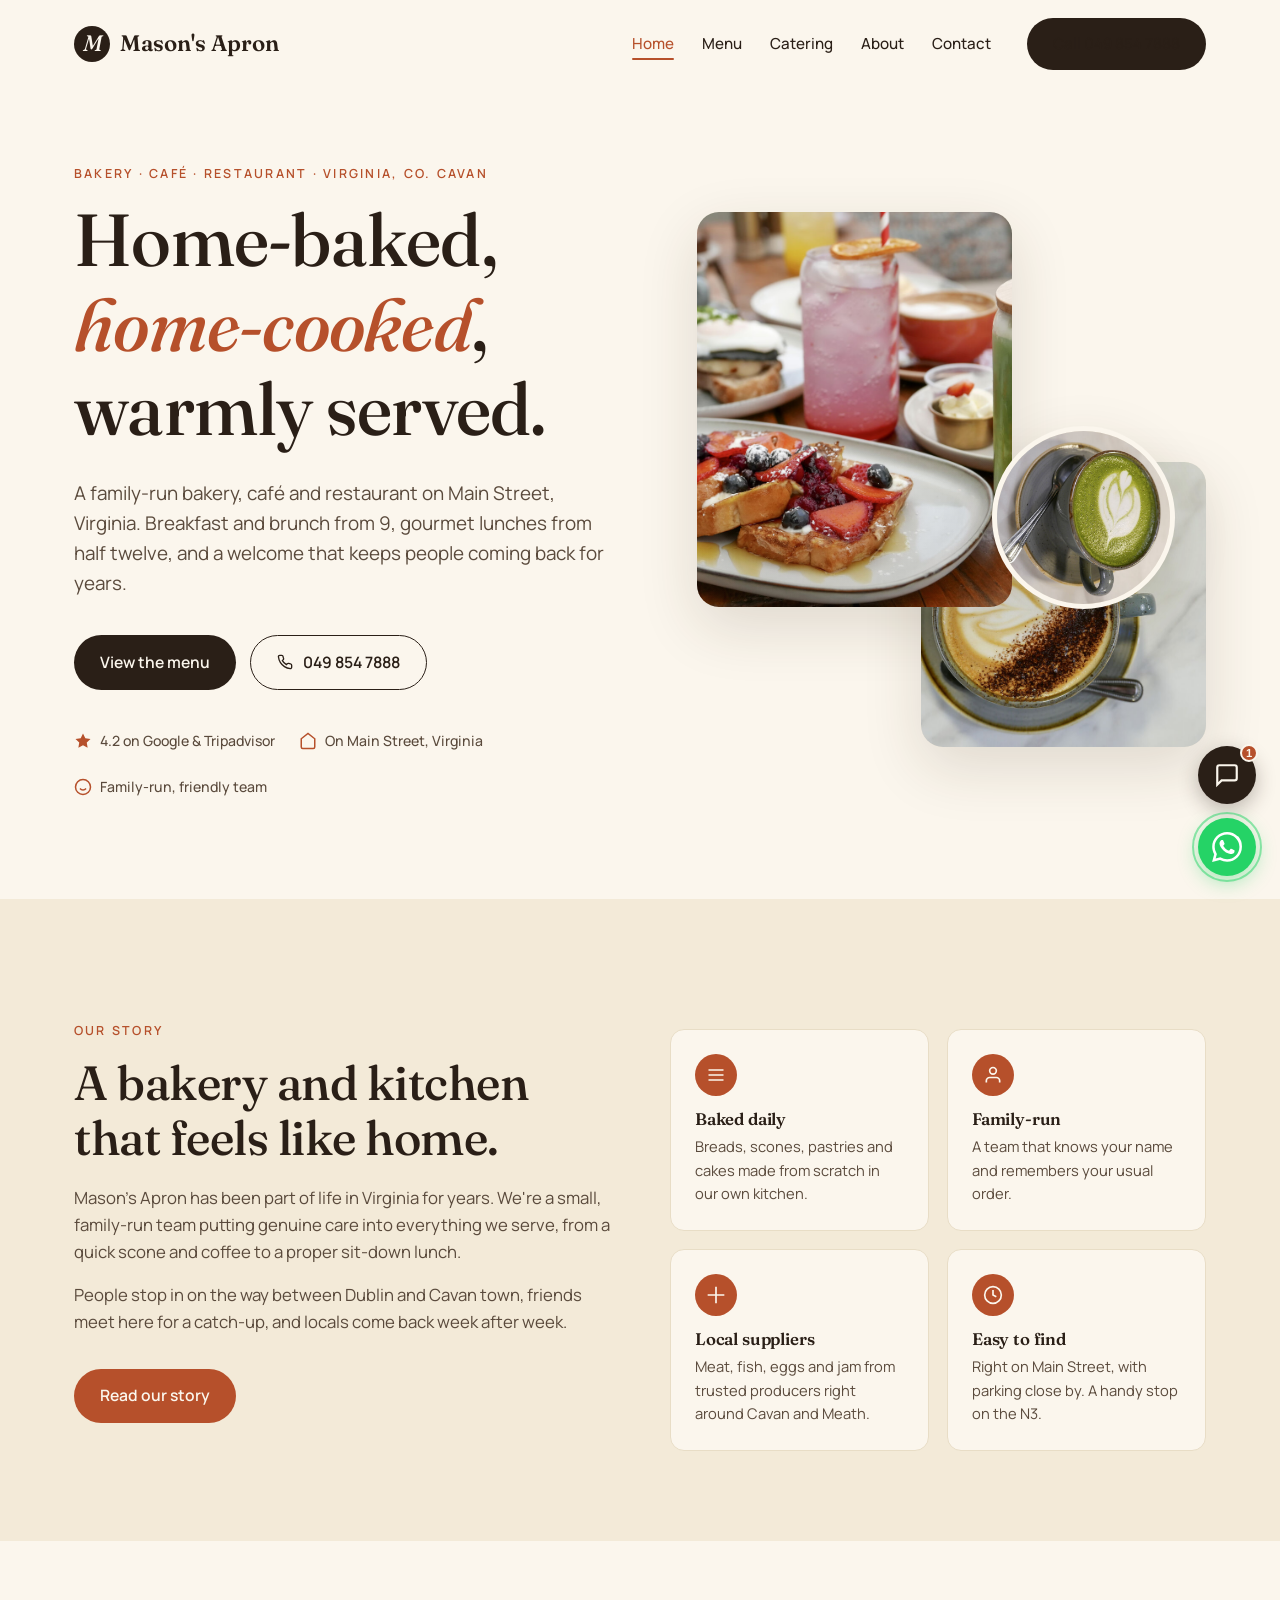
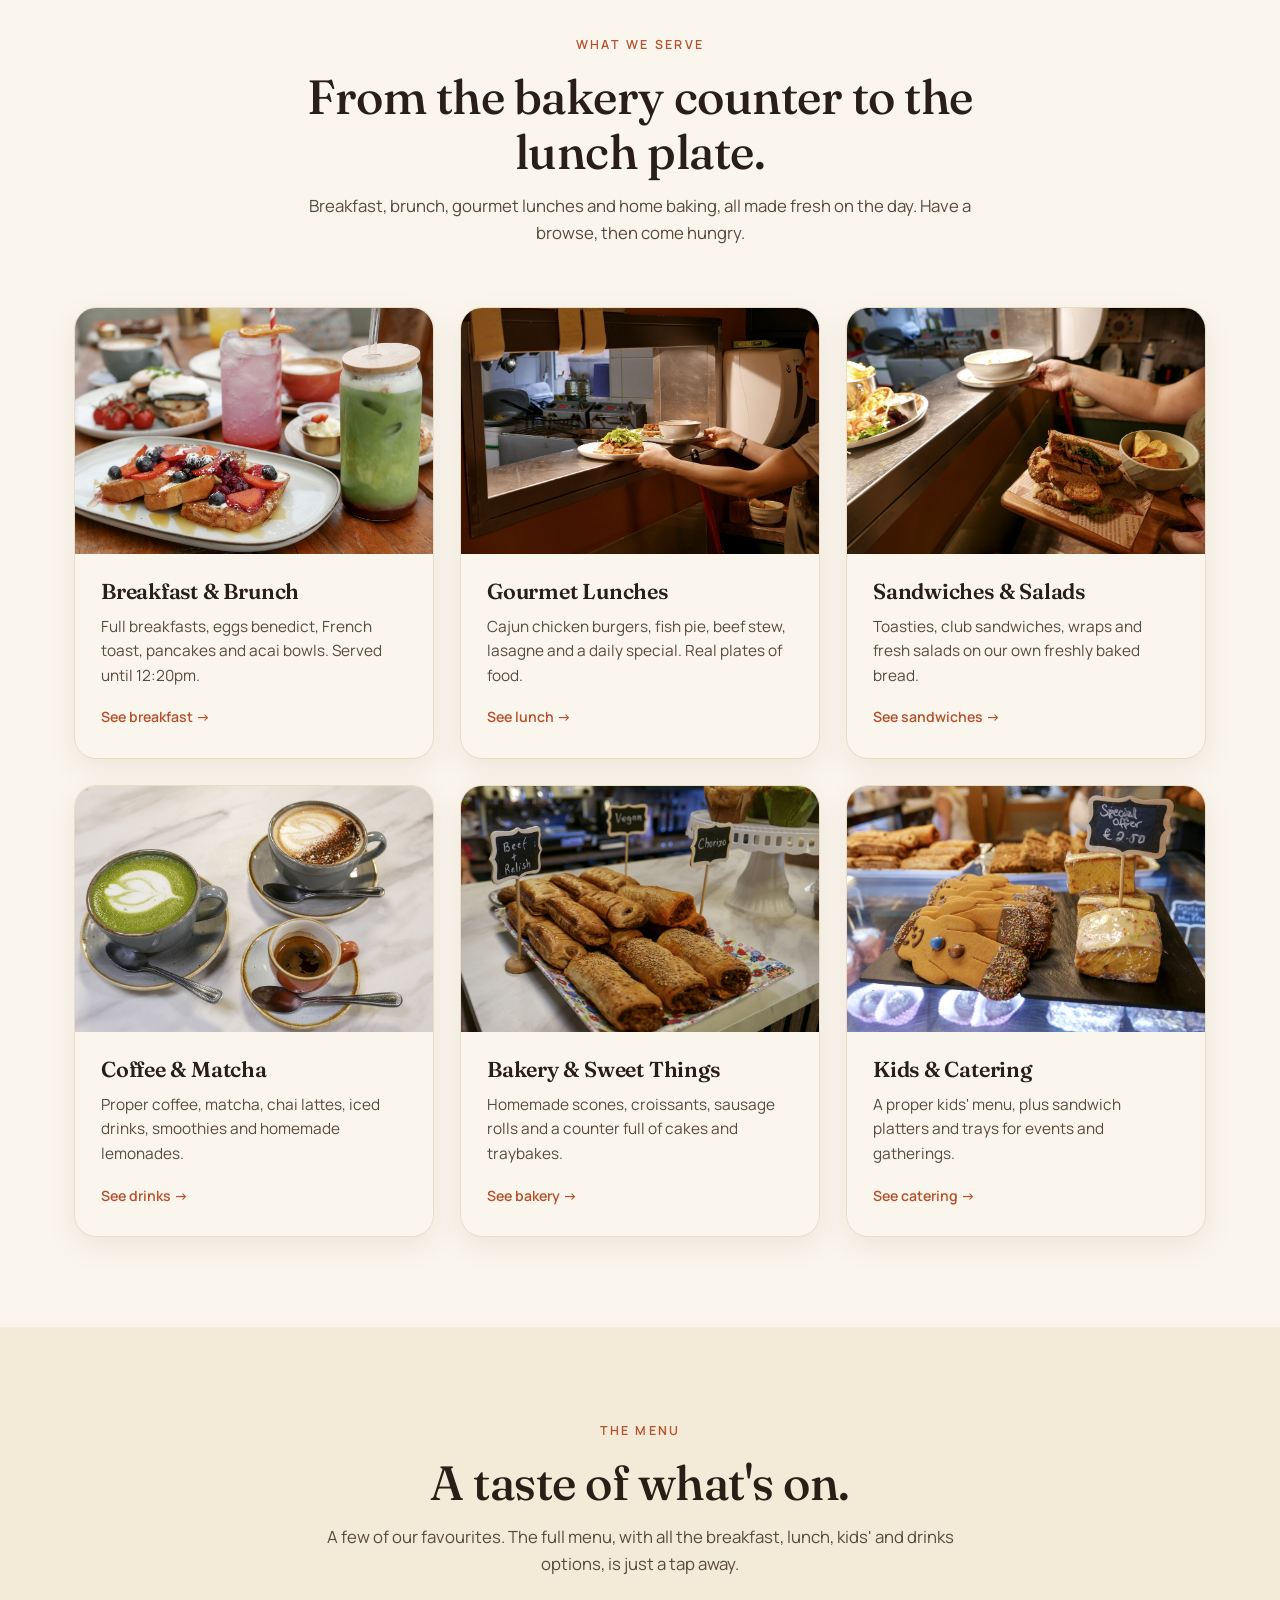
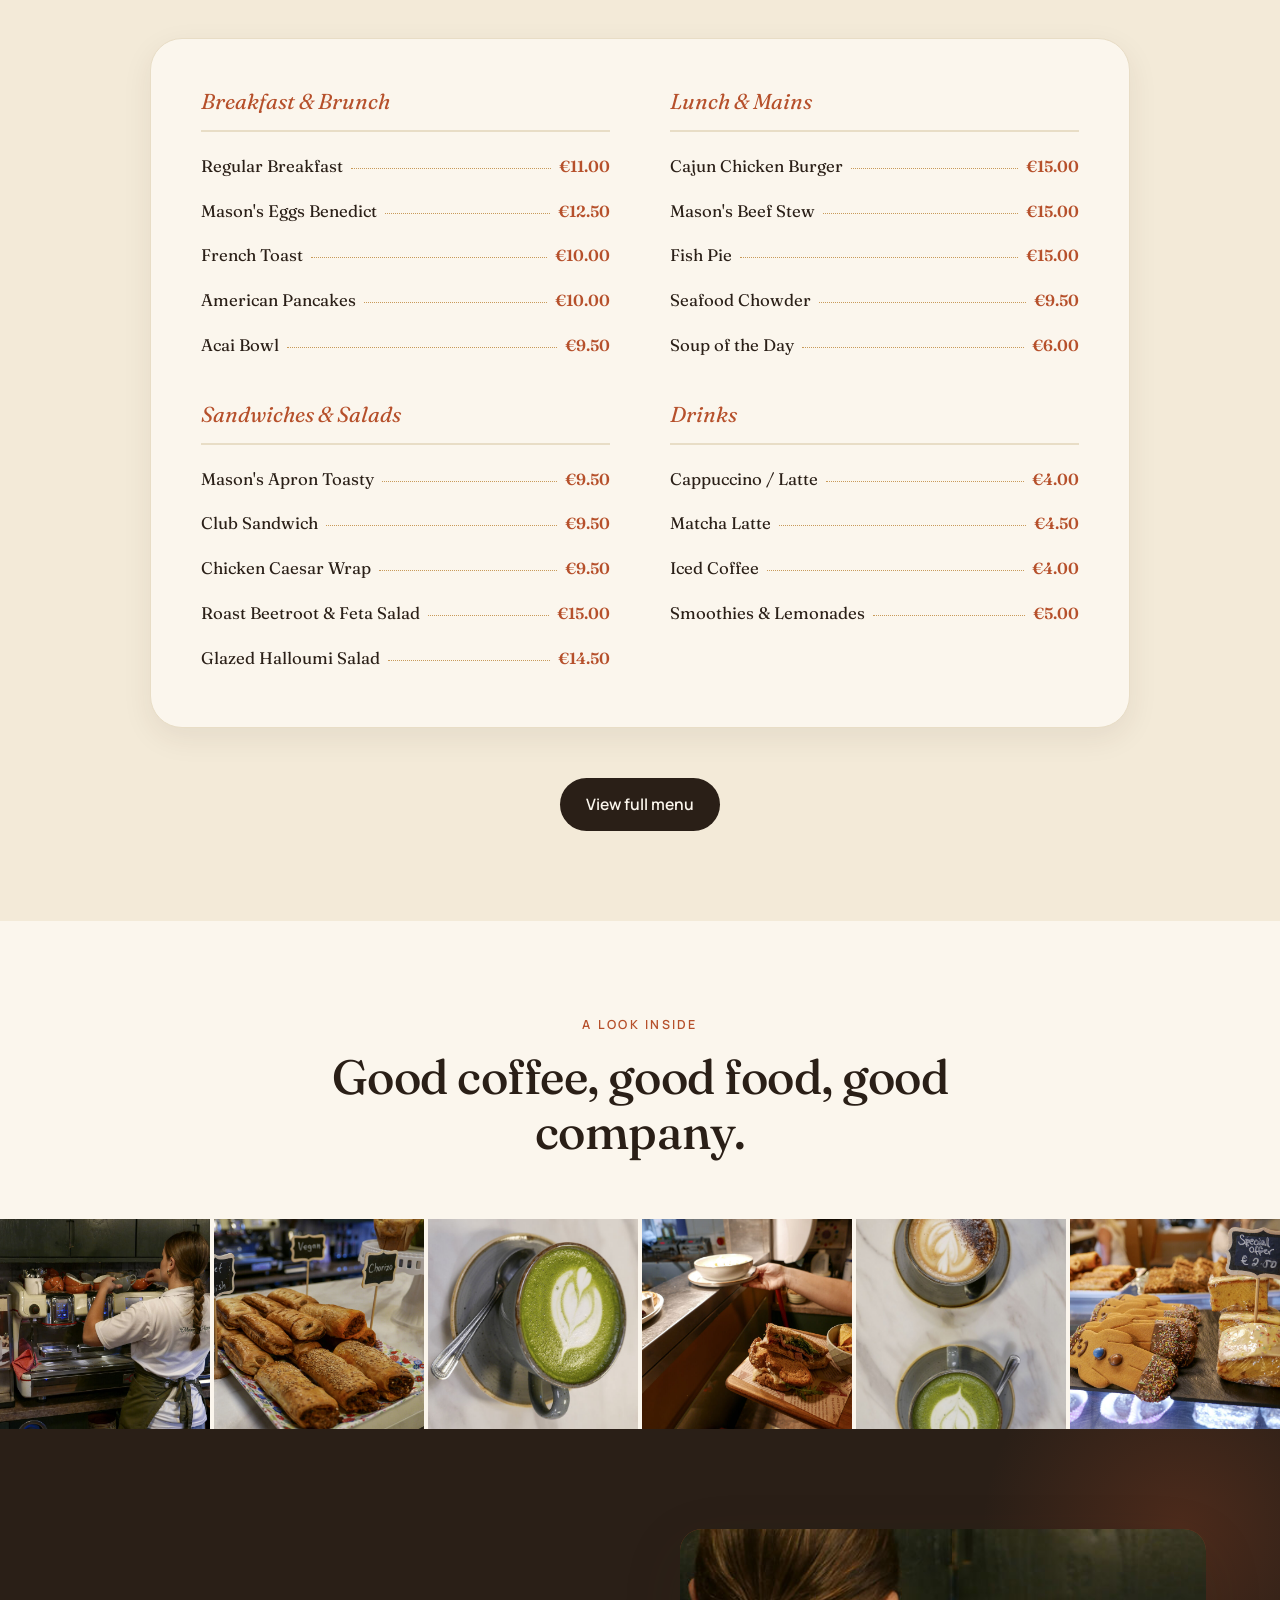
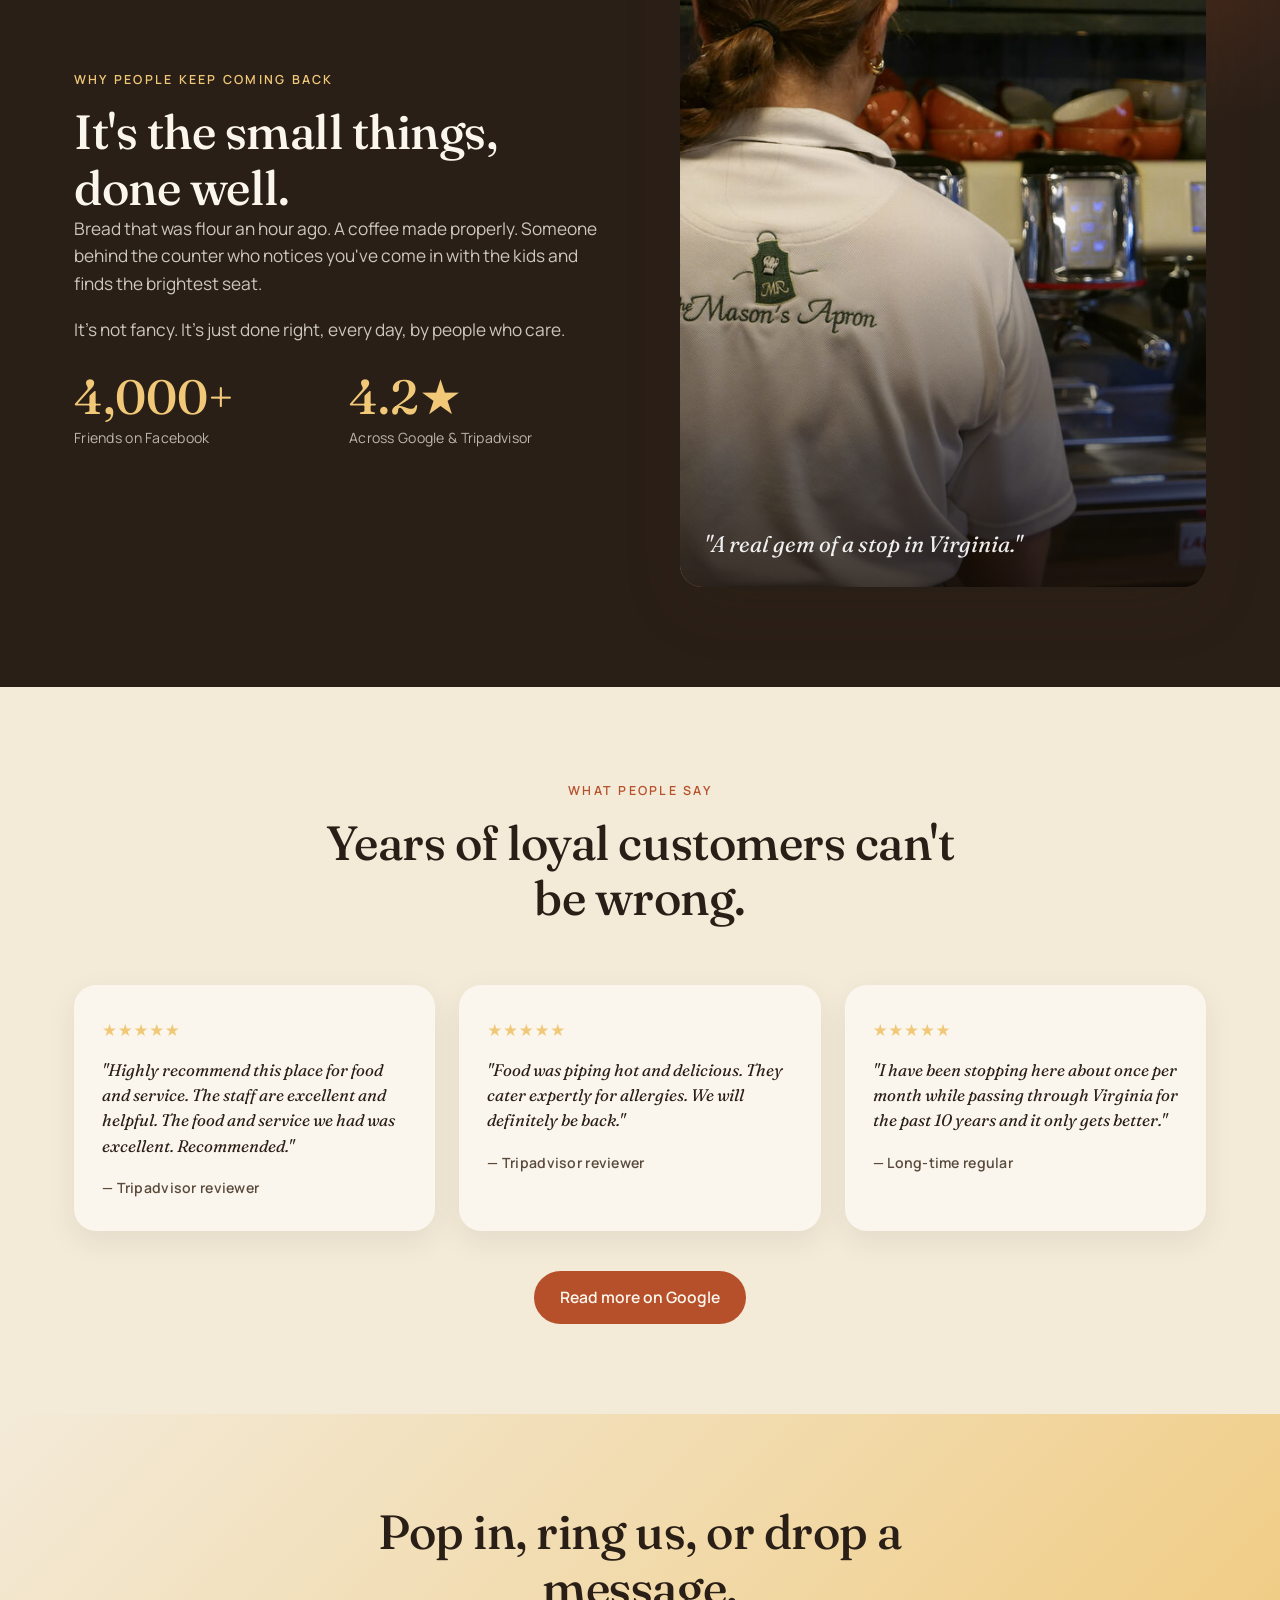
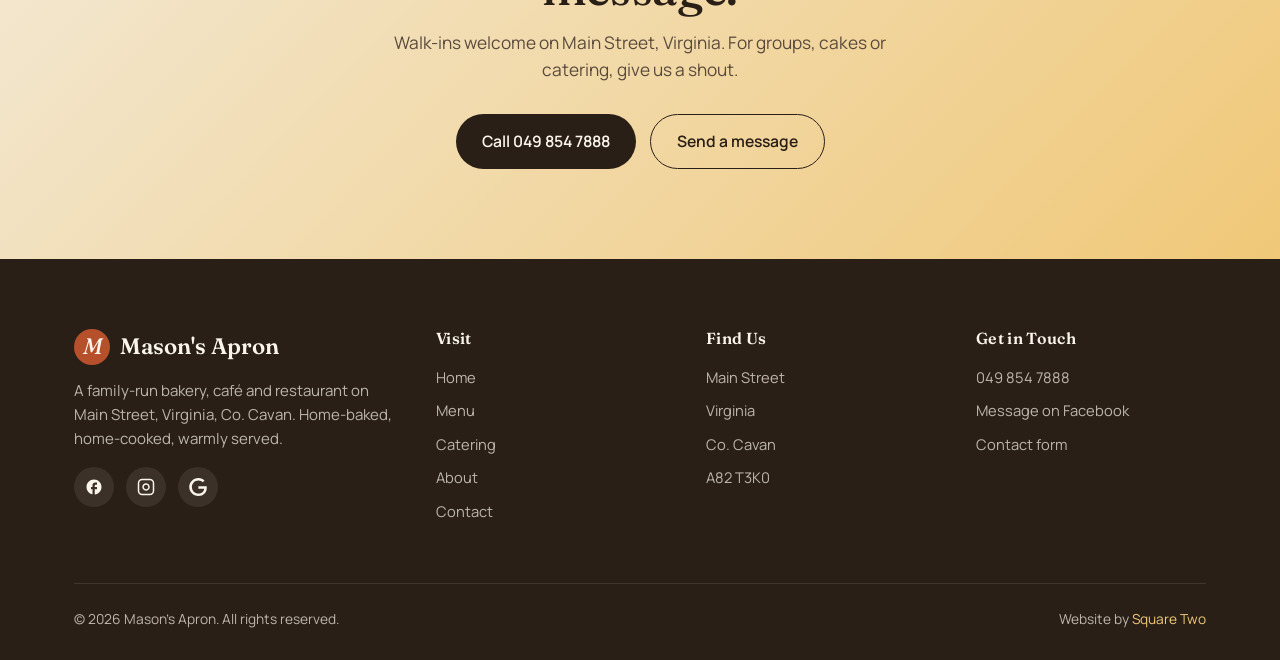
==== index.html @ c081e1da "Photo-led redesign: real menu, Jack's shortlist photos, homepage menu section" ====
<!DOCTYPE html>
<html lang="en">
<head>
  <meta charset="UTF-8">
  <meta name="viewport" content="width=device-width, initial-scale=1.0">
  <title>Mason's Apron | Bakery, Café & Restaurant in Virginia, Co. Cavan</title>
  <meta name="description" content="Mason's Apron is a family-run bakery, café and restaurant on Main Street, Virginia, Co. Cavan. Breakfast, brunch, gourmet lunches, home baking and proper coffee, made fresh every day.">
  <meta name="robots" content="index, follow">
  <link rel="canonical" href="https://www.themasonsapron.ie/">

  <meta property="og:title" content="Mason's Apron | Bakery, Café & Restaurant, Virginia, Co. Cavan">
  <meta property="og:description" content="Family-run bakery, café and restaurant on Main Street, Virginia. Breakfast, brunch, gourmet lunches and proper coffee.">
  <meta property="og:url" content="https://www.themasonsapron.ie/">
  <meta property="og:type" content="restaurant">
  <meta property="og:image" content="https://www.themasonsapron.ie/images/brunch.jpg">

  <meta name="twitter:card" content="summary_large_image">
  <meta name="twitter:title" content="Mason's Apron | Virginia, Co. Cavan">
  <meta name="twitter:description" content="Family-run bakery, café and restaurant. Home-baked, home-cooked, warmly served.">
  <meta name="twitter:image" content="https://www.themasonsapron.ie/images/brunch.jpg">

  <link rel="preconnect" href="https://fonts.googleapis.com">
  <link rel="preconnect" href="https://fonts.gstatic.com" crossorigin>
  <link href="https://fonts.googleapis.com/css2?family=Fraunces:opsz,wght@9..144,400;9..144,500;9..144,600;9..144,700&family=Manrope:wght@400;500;600;700&display=swap" rel="stylesheet">
  <link rel="stylesheet" href="/styles.css">

  <script type="application/ld+json">
  {
    "@context": "https://schema.org",
    "@type": "Restaurant",
    "name": "Mason's Apron",
    "url": "https://www.themasonsapron.ie/",
    "telephone": "+353498547888",
    "image": "https://www.themasonsapron.ie/images/brunch.jpg",
    "description": "Family-run bakery, café and restaurant on Main Street, Virginia, Co. Cavan. Breakfast, brunch, gourmet lunches, home baking and proper coffee, made fresh every day.",
    "servesCuisine": ["Irish", "Bakery", "Café", "Brunch"],
    "priceRange": "€€",
    "menu": "https://www.themasonsapron.ie/menu.html",
    "address": {
      "@type": "PostalAddress",
      "streetAddress": "Main Street",
      "addressLocality": "Virginia",
      "addressRegion": "Co. Cavan",
      "postalCode": "A82 T3K0",
      "addressCountry": "IE"
    },
    "areaServed": "Virginia, Co. Cavan and surrounding areas",
    "sameAs": ["https://www.facebook.com/themasonsapron/"]
  }
  </script>
</head>
<body>

  <!-- ===== NAV ===== -->
  <nav class="nav" id="nav">
    <div class="nav-inner">
      <a href="/" class="logo">
        <span class="logo-mark">M</span>
        Mason's Apron
      </a>
      <ul class="nav-links" id="navLinks">
        <li><a href="/" class="active">Home</a></li>
        <li><a href="/menu.html">Menu</a></li>
        <li><a href="/catering.html">Catering</a></li>
        <li><a href="/about.html">About</a></li>
        <li><a href="/contact.html">Contact</a></li>
        <li><a href="tel:+353498547888" class="btn btn-primary nav-cta">Call 049 854 7888</a></li>
      </ul>
      <button class="hamburger" id="hamburger" aria-label="Menu">
        <span></span><span></span><span></span>
      </button>
    </div>
  </nav>

  <!-- ===== HERO ===== -->
  <section class="hero" id="top">
    <div class="container">
      <div class="hero-grid">
        <div data-reveal>
          <span class="eyebrow">Bakery · Café · Restaurant · Virginia, Co. Cavan</span>
          <h1>Home-baked, <span class="italic">home-cooked</span>, warmly served.</h1>
          <p class="lead">A family-run bakery, café and restaurant on Main Street, Virginia. Breakfast and brunch from 9, gourmet lunches from half twelve, and a welcome that keeps people coming back for years.</p>
          <div class="hero-ctas">
            <a href="/menu.html" class="btn btn-primary">View the menu</a>
            <a href="tel:+353498547888" class="btn btn-secondary">
              <svg viewBox="0 0 24 24" fill="none" stroke="currentColor" stroke-width="2" width="16" height="16">
                <path d="M22 16.92v3a2 2 0 0 1-2.18 2 19.79 19.79 0 0 1-8.63-3.07 19.5 19.5 0 0 1-6-6 19.79 19.79 0 0 1-3.07-8.67A2 2 0 0 1 4.11 2h3a2 2 0 0 1 2 1.72 12.84 12.84 0 0 0 .7 2.81 2 2 0 0 1-.45 2.11L8.09 9.91a16 16 0 0 0 6 6l1.27-1.27a2 2 0 0 1 2.11-.45 12.84 12.84 0 0 0 2.81.7A2 2 0 0 1 22 16.92z"/>
              </svg>
              049 854 7888
            </a>
          </div>
          <div class="hero-trust">
            <div class="trust-item">
              <svg viewBox="0 0 24 24" fill="currentColor"><path d="M12 2l3.09 6.26L22 9.27l-5 4.87 1.18 6.88L12 17.77l-6.18 3.25L7 14.14 2 9.27l6.91-1.01L12 2z"/></svg>
              4.2 on Google &amp; Tripadvisor
            </div>
            <div class="trust-item">
              <svg viewBox="0 0 24 24" fill="none" stroke="currentColor" stroke-width="2"><path d="M3 9l9-7 9 7v11a2 2 0 0 1-2 2H5a2 2 0 0 1-2-2z"/></svg>
              On Main Street, Virginia
            </div>
            <div class="trust-item">
              <svg viewBox="0 0 24 24" fill="none" stroke="currentColor" stroke-width="2"><circle cx="12" cy="12" r="10"/><path d="M8 14s1.5 2 4 2 4-2 4-2"/><line x1="9" y1="9" x2="9.01" y2="9"/><line x1="15" y1="9" x2="15.01" y2="9"/></svg>
              Family-run, friendly team
            </div>
          </div>
        </div>

        <div class="hero-visual" data-reveal>
          <div class="hero-card hero-card-1">
            <img src="/images/brunch.jpg" alt="Brunch spread of French toast, berries and fresh drinks at Mason's Apron" loading="eager">
          </div>
          <div class="hero-card hero-card-2">
            <img src="/images/cappuccino.jpg" alt="Cappuccino with latte art on a marble table">
          </div>
          <div class="hero-card hero-card-3">
            <img src="/images/matcha-art.jpg" alt="Matcha latte with leaf latte art">
          </div>
        </div>
      </div>
    </div>
  </section>

  <!-- ===== ABOUT TEASE ===== -->
  <section class="about">
    <div class="container">
      <div class="about-grid">
        <div data-reveal>
          <span class="eyebrow">Our Story</span>
          <h2>A bakery and kitchen that feels like home.</h2>
          <p>Mason's Apron has been part of life in Virginia for years. We're a small, family-run team putting genuine care into everything we serve, from a quick scone and coffee to a proper sit-down lunch.</p>
          <p>People stop in on the way between Dublin and Cavan town, friends meet here for a catch-up, and locals come back week after week.</p>
          <a href="/about.html" class="btn btn-rust" style="margin-top:18px;">Read our story</a>
        </div>
        <div data-reveal>
          <div class="why-cards">
            <div class="why-card">
              <div class="ic">
                <svg viewBox="0 0 24 24" fill="none" stroke="currentColor" stroke-width="2"><path d="M3 12h18M3 6h18M3 18h18"/></svg>
              </div>
              <h4>Baked daily</h4>
              <p>Breads, scones, pastries and cakes made from scratch in our own kitchen.</p>
            </div>
            <div class="why-card">
              <div class="ic">
                <svg viewBox="0 0 24 24" fill="none" stroke="currentColor" stroke-width="2"><path d="M20 21v-2a4 4 0 0 0-4-4H8a4 4 0 0 0-4 4v2"/><circle cx="12" cy="7" r="4"/></svg>
              </div>
              <h4>Family-run</h4>
              <p>A team that knows your name and remembers your usual order.</p>
            </div>
            <div class="why-card">
              <div class="ic">
                <svg viewBox="0 0 24 24" fill="none" stroke="currentColor" stroke-width="2"><path d="M12 2v20M2 12h20"/></svg>
              </div>
              <h4>Local suppliers</h4>
              <p>Meat, fish, eggs and jam from trusted producers right around Cavan and Meath.</p>
            </div>
            <div class="why-card">
              <div class="ic">
                <svg viewBox="0 0 24 24" fill="none" stroke="currentColor" stroke-width="2"><circle cx="12" cy="12" r="10"/><polyline points="12 6 12 12 16 14"/></svg>
              </div>
              <h4>Easy to find</h4>
              <p>Right on Main Street, with parking close by. A handy stop on the N3.</p>
            </div>
          </div>
        </div>
      </div>
    </div>
  </section>

  <!-- ===== MENU CATEGORIES ===== -->
  <section id="serve">
    <div class="container">
      <div class="section-head" data-reveal>
        <span class="eyebrow">What We Serve</span>
        <h2>From the bakery counter to the lunch plate.</h2>
        <p>Breakfast, brunch, gourmet lunches and home baking, all made fresh on the day. Have a browse, then come hungry.</p>
      </div>
      <div class="cat-grid">
        <a href="/menu.html#breakfast" class="cat-card" data-reveal>
          <div class="cat-img"><img src="/images/brunch.jpg" alt="Brunch at Mason's Apron" loading="lazy"></div>
          <div class="cat-body">
            <h3>Breakfast &amp; Brunch</h3>
            <p>Full breakfasts, eggs benedict, French toast, pancakes and acai bowls. Served until 12:20pm.</p>
            <span class="ask">See breakfast →</span>
          </div>
        </a>
        <a href="/menu.html#lunch" class="cat-card" data-reveal>
          <div class="cat-img"><img src="/images/kitchen-pass.jpg" alt="Hot lunch at Mason's Apron" loading="lazy"></div>
          <div class="cat-body">
            <h3>Gourmet Lunches</h3>
            <p>Cajun chicken burgers, fish pie, beef stew, lasagne and a daily special. Real plates of food.</p>
            <span class="ask">See lunch →</span>
          </div>
        </a>
        <a href="/menu.html#sandwiches" class="cat-card" data-reveal>
          <div class="cat-img"><img src="/images/plated.jpg" alt="Toasted sandwich and salad" loading="lazy"></div>
          <div class="cat-body">
            <h3>Sandwiches &amp; Salads</h3>
            <p>Toasties, club sandwiches, wraps and fresh salads on our own freshly baked bread.</p>
            <span class="ask">See sandwiches →</span>
          </div>
        </a>
        <a href="/menu.html#drinks" class="cat-card" data-reveal>
          <div class="cat-img"><img src="/images/matcha-board.jpg" alt="Matcha latte and coffee" loading="lazy"></div>
          <div class="cat-body">
            <h3>Coffee &amp; Matcha</h3>
            <p>Proper coffee, matcha, chai lattes, iced drinks, smoothies and homemade lemonades.</p>
            <span class="ask">See drinks →</span>
          </div>
        </a>
        <a href="/menu.html#breakfast" class="cat-card" data-reveal>
          <div class="cat-img"><img src="/images/pastries.jpg" alt="Fresh sausage rolls and pastries" loading="lazy"></div>
          <div class="cat-body">
            <h3>Bakery &amp; Sweet Things</h3>
            <p>Homemade scones, croissants, sausage rolls and a counter full of cakes and traybakes.</p>
            <span class="ask">See bakery →</span>
          </div>
        </a>
        <a href="/catering.html" class="cat-card" data-reveal>
          <div class="cat-img"><img src="/images/bakery-counter.jpg" alt="Bakery counter at Mason's Apron" loading="lazy"></div>
          <div class="cat-body">
            <h3>Kids &amp; Catering</h3>
            <p>A proper kids' menu, plus sandwich platters and trays for events and gatherings.</p>
            <span class="ask">See catering →</span>
          </div>
        </a>
      </div>
    </div>
  </section>

  <!-- ===== THE MENU (own section) ===== -->
  <section class="home-menu" id="menu">
    <div class="container">
      <div class="section-head" data-reveal>
        <span class="eyebrow">The Menu</span>
        <h2>A taste of what's on.</h2>
        <p>A few of our favourites. The full menu, with all the breakfast, lunch, kids' and drinks options, is just a tap away.</p>
      </div>

      <div class="menu-board" data-reveal>
        <div class="board-col">
          <div class="board-title">Breakfast &amp; Brunch</div>
          <div class="board-item"><span class="bi-name">Regular Breakfast</span><span class="bi-dots"></span><span class="bi-price">€11.00</span></div>
          <div class="board-item"><span class="bi-name">Mason's Eggs Benedict</span><span class="bi-dots"></span><span class="bi-price">€12.50</span></div>
          <div class="board-item"><span class="bi-name">French Toast</span><span class="bi-dots"></span><span class="bi-price">€10.00</span></div>
          <div class="board-item"><span class="bi-name">American Pancakes</span><span class="bi-dots"></span><span class="bi-price">€10.00</span></div>
          <div class="board-item"><span class="bi-name">Acai Bowl</span><span class="bi-dots"></span><span class="bi-price">€9.50</span></div>
        </div>

        <div class="board-col">
          <div class="board-title">Lunch &amp; Mains</div>
          <div class="board-item"><span class="bi-name">Cajun Chicken Burger</span><span class="bi-dots"></span><span class="bi-price">€15.00</span></div>
          <div class="board-item"><span class="bi-name">Mason's Beef Stew</span><span class="bi-dots"></span><span class="bi-price">€15.00</span></div>
          <div class="board-item"><span class="bi-name">Fish Pie</span><span class="bi-dots"></span><span class="bi-price">€15.00</span></div>
          <div class="board-item"><span class="bi-name">Seafood Chowder</span><span class="bi-dots"></span><span class="bi-price">€9.50</span></div>
          <div class="board-item"><span class="bi-name">Soup of the Day</span><span class="bi-dots"></span><span class="bi-price">€6.00</span></div>
        </div>

        <div class="board-col">
          <div class="board-title">Sandwiches &amp; Salads</div>
          <div class="board-item"><span class="bi-name">Mason's Apron Toasty</span><span class="bi-dots"></span><span class="bi-price">€9.50</span></div>
          <div class="board-item"><span class="bi-name">Club Sandwich</span><span class="bi-dots"></span><span class="bi-price">€9.50</span></div>
          <div class="board-item"><span class="bi-name">Chicken Caesar Wrap</span><span class="bi-dots"></span><span class="bi-price">€9.50</span></div>
          <div class="board-item"><span class="bi-name">Roast Beetroot &amp; Feta Salad</span><span class="bi-dots"></span><span class="bi-price">€15.00</span></div>
          <div class="board-item"><span class="bi-name">Glazed Halloumi Salad</span><span class="bi-dots"></span><span class="bi-price">€14.50</span></div>
        </div>

        <div class="board-col">
          <div class="board-title">Drinks</div>
          <div class="board-item"><span class="bi-name">Cappuccino / Latte</span><span class="bi-dots"></span><span class="bi-price">€4.00</span></div>
          <div class="board-item"><span class="bi-name">Matcha Latte</span><span class="bi-dots"></span><span class="bi-price">€4.50</span></div>          <div class="board-item"><span class="bi-name">Iced Coffee</span><span class="bi-dots"></span><span class="bi-price">€4.00</span></div>
          <div class="board-item"><span class="bi-name">Smoothies &amp; Lemonades</span><span class="bi-dots"></span><span class="bi-price">€5.00</span></div>
        </div>
      </div>

      <div style="text-align:center; margin-top:50px;" data-reveal>
        <a href="/menu.html" class="btn btn-primary">View full menu</a>
      </div>
    </div>
  </section>

  <!-- ===== GALLERY ===== -->
  <section class="gallery-section">
    <div class="container">
      <div class="section-head" data-reveal>
        <span class="eyebrow">A Look Inside</span>
        <h2>Good coffee, good food, good company.</h2>
      </div>
    </div>
    <div class="gallery" data-reveal>
      <figure class="g-item"><img src="/images/barista.jpg" alt="Barista pulling a coffee at Mason's Apron" loading="lazy"></figure>
      <figure class="g-item"><img src="/images/pastries.jpg" alt="Fresh sausage rolls on the counter" loading="lazy"></figure>
      <figure class="g-item"><img src="/images/matcha-art.jpg" alt="Matcha latte with latte art" loading="lazy"></figure>
      <figure class="g-item"><img src="/images/plated.jpg" alt="Sandwich and salad plate" loading="lazy"></figure>
      <figure class="g-item"><img src="/images/coffee-duo.jpg" alt="Two coffees on a marble table" loading="lazy"></figure>
      <figure class="g-item"><img src="/images/bakery-counter.jpg" alt="The bakery counter" loading="lazy"></figure>
    </div>
  </section>

  <!-- ===== STORY STRIP ===== -->
  <section class="story">
    <div class="container">
      <div class="story-grid">
        <div data-reveal>
          <span class="eyebrow">Why People Keep Coming Back</span>
          <h2>It's the small things, done well.</h2>
          <p>Bread that was flour an hour ago. A coffee made properly. Someone behind the counter who notices you've come in with the kids and finds the brightest seat.</p>
          <p>It's not fancy. It's just done right, every day, by people who care.</p>
          <div class="story-stats">
            <div class="stat">
              <div class="num">4,000+</div>
              <div class="label">Friends on Facebook</div>
            </div>
            <div class="stat">
              <div class="num">4.2&#9733;</div>
              <div class="label">Across Google &amp; Tripadvisor</div>
            </div>
          </div>
        </div>
        <div class="story-visual" data-reveal>
          <img src="/images/staff-apron.jpg" alt="A member of the Mason's Apron team behind the coffee machine">
          <span class="label">"A real gem of a stop in Virginia."</span>
        </div>
      </div>
    </div>
  </section>

  <!-- ===== REVIEWS ===== -->
  <section class="reviews" id="reviews">
    <div class="container">
      <div class="section-head" data-reveal>
        <span class="eyebrow">What People Say</span>
        <h2>Years of loyal customers can't be wrong.</h2>
      </div>
      <div class="reviews-grid">
        <div class="review" data-reveal>
          <div class="stars">&#9733;&#9733;&#9733;&#9733;&#9733;</div>
          <p>"Highly recommend this place for food and service. The staff are excellent and helpful. The food and service we had was excellent. Recommended."</p>
          <div class="who">&mdash; Tripadvisor reviewer</div>
        </div>
        <div class="review" data-reveal>
          <div class="stars">&#9733;&#9733;&#9733;&#9733;&#9733;</div>
          <p>"Food was piping hot and delicious. They cater expertly for allergies. We will definitely be back."</p>
          <div class="who">&mdash; Tripadvisor reviewer</div>
        </div>
        <div class="review" data-reveal>
          <div class="stars">&#9733;&#9733;&#9733;&#9733;&#9733;</div>
          <p>"I have been stopping here about once per month while passing through Virginia for the past 10 years and it only gets better."</p>
          <div class="who">&mdash; Long-time regular</div>
        </div>
      </div>
      <div class="reviews-cta" data-reveal>
        <a href="https://www.google.com/search?q=Mason%27s+Apron+Virginia+Cavan" target="_blank" rel="noopener" class="btn btn-rust">Read more on Google</a>
      </div>
    </div>
  </section>

  <!-- ===== CTA BANNER ===== -->
  <section class="cta-banner">
    <div class="container">
      <div class="cta-inner" data-reveal>
        <h2>Pop in, ring us, or drop a message.</h2>
        <p>Walk-ins welcome on Main Street, Virginia. For groups, cakes or catering, give us a shout.</p>
        <div class="hero-ctas" style="justify-content:center;">
          <a href="tel:+353498547888" class="btn btn-primary">Call 049 854 7888</a>
          <a href="/contact.html" class="btn btn-secondary">Send a message</a>
        </div>
      </div>
    </div>
  </section>

  <div id="footer-placeholder"></div>
  <div id="widgets-placeholder"></div>

  <script src="/script.js"></script>
</body>
</html>
---- styles.css ----
/* ===== TOKENS ===== */
:root {
  --cream: #fbf6ed;
  --cream-2: #f3ead8;
  --ink: #2a1f17;
  --ink-soft: #5a4a3c;
  --rust: #b6502b;
  --rust-dark: #8e3d20;
  --olive: #6a7a3e;
  --butter: #f0c878;
  --crust: #c89a5a;
  --line: #e8ddc6;
  --shadow: 0 10px 30px rgba(60, 40, 20, 0.08);
  --shadow-lg: 0 20px 60px rgba(60, 40, 20, 0.14);
  --r-sm: 8px;
  --r-md: 14px;
  --r-lg: 22px;
  --r-xl: 32px;
  --maxw: 1180px;
}

* { box-sizing: border-box; margin: 0; padding: 0; }
html { scroll-behavior: smooth; }
body {
  font-family: 'Manrope', -apple-system, system-ui, sans-serif;
  color: var(--ink);
  background: var(--cream);
  line-height: 1.6;
  -webkit-font-smoothing: antialiased;
  overflow-x: hidden;
}

h1, h2, h3, h4 {
  font-family: 'Fraunces', Georgia, serif;
  font-weight: 600;
  line-height: 1.15;
  letter-spacing: -0.01em;
  color: var(--ink);
}
h1 { font-size: clamp(2.4rem, 6vw, 4.6rem); font-weight: 500; }
h2 { font-size: clamp(1.9rem, 4vw, 3rem); font-weight: 500; }
h3 { font-size: 1.4rem; }

a { color: var(--rust); text-decoration: none; }
a:hover { color: var(--rust-dark); }
img { max-width: 100%; display: block; }

.container {
  max-width: var(--maxw);
  margin: 0 auto;
  padding: 0 24px;
}

.eyebrow {
  display: inline-block;
  font-size: 0.78rem;
  letter-spacing: 0.18em;
  text-transform: uppercase;
  color: var(--rust);
  font-weight: 600;
  margin-bottom: 14px;
}

.italic {
  font-style: italic;
  color: var(--rust);
}

.btn {
  display: inline-flex;
  align-items: center;
  gap: 10px;
  padding: 14px 26px;
  border-radius: 999px;
  font-weight: 600;
  font-size: 0.98rem;
  transition: all 0.25s ease;
  border: none;
  cursor: pointer;
  font-family: inherit;
  white-space: nowrap;
}
.btn-primary { background: var(--ink); color: var(--cream); }
.btn-primary:hover { background: var(--rust-dark); color: var(--cream); transform: translateY(-2px); }
.btn-secondary { background: transparent; color: var(--ink); border: 1.5px solid var(--ink); }
.btn-secondary:hover { background: var(--ink); color: var(--cream); }
.btn-rust { background: var(--rust); color: var(--cream); }
.btn-rust:hover { background: var(--rust-dark); color: var(--cream); transform: translateY(-2px); }

/* ===== NAV ===== */
.nav {
  position: fixed;
  top: 0; left: 0; right: 0;
  z-index: 100;
  padding: 18px 0;
  transition: all 0.3s ease;
}
.nav.scrolled {
  background: rgba(251, 246, 237, 0.92);
  backdrop-filter: blur(10px);
  -webkit-backdrop-filter: blur(10px);
  box-shadow: 0 1px 0 var(--line);
  padding: 12px 0;
}
.nav-inner {
  display: flex;
  align-items: center;
  justify-content: space-between;
  max-width: var(--maxw);
  margin: 0 auto;
  padding: 0 24px;
}
.logo {
  font-family: 'Fraunces', serif;
  font-size: 1.4rem;
  font-weight: 600;
  color: var(--ink);
  display: flex;
  align-items: center;
  gap: 10px;
}
.logo-mark {
  width: 36px; height: 36px;
  background: var(--ink);
  color: var(--cream);
  border-radius: 50%;
  display: grid;
  place-items: center;
  font-family: 'Fraunces', serif;
  font-style: italic;
  font-weight: 500;
}
.nav-links {
  display: flex;
  gap: 28px;
  align-items: center;
  list-style: none;
}
.nav-links a {
  color: var(--ink);
  font-weight: 500;
  font-size: 0.95rem;
  position: relative;
}
.nav-links a:hover { color: var(--rust); }
.nav-links a.active {
  color: var(--rust);
}
.nav-links a.active::after {
  content: '';
  position: absolute;
  bottom: -6px; left: 0; right: 0;
  height: 2px;
  background: var(--rust);
  border-radius: 2px;
}
.nav-links a.btn.active::after { display: none; }
.nav-cta { margin-left: 8px; }

.hamburger {
  display: none;
  background: none;
  border: none;
  cursor: pointer;
  width: 44px;
  height: 44px;
  padding: 10px;
}
.hamburger span {
  display: block;
  width: 24px;
  height: 2px;
  background: var(--ink);
  margin: 5px auto;
  transition: 0.3s;
}
.hamburger.active span:nth-child(1) { transform: rotate(45deg) translate(6px, 6px); }
.hamburger.active span:nth-child(2) { opacity: 0; }
.hamburger.active span:nth-child(3) { transform: rotate(-45deg) translate(7px, -7px); }

/* ===== HERO ===== */
.hero {
  padding: 160px 0 100px;
  position: relative;
  overflow: hidden;
}
.hero-grid {
  display: grid;
  grid-template-columns: 1.05fr 0.95fr;
  gap: 60px;
  align-items: center;
}
.hero p.lead {
  font-size: 1.18rem;
  color: var(--ink-soft);
  margin: 26px 0 36px;
  max-width: 540px;
}
.hero-ctas {
  display: flex;
  gap: 14px;
  flex-wrap: wrap;
}
.hero-trust {
  margin-top: 40px;
  display: flex;
  gap: 24px;
  flex-wrap: wrap;
  align-items: center;
}
.trust-item {
  display: flex;
  align-items: center;
  gap: 8px;
  font-size: 0.88rem;
  color: var(--ink-soft);
  font-weight: 500;
}
.trust-item svg { width: 18px; height: 18px; color: var(--rust); }

.hero-visual {
  position: relative;
  aspect-ratio: 1 / 1.05;
  max-width: 520px;
  justify-self: end;
  width: 100%;
}
.hero-card {
  position: absolute;
  border-radius: var(--r-lg);
  overflow: hidden;
  box-shadow: var(--shadow-lg);
  background: var(--cream-2);
}
.hero-card img {
  width: 100%;
  height: 100%;
  object-fit: cover;
}
.hero-card-1 {
  top: 0; left: 0;
  width: 62%;
  aspect-ratio: 4 / 5;
  z-index: 2;
}
.hero-card-2 {
  bottom: 0; right: 0;
  width: 56%;
  aspect-ratio: 1 / 1;
  z-index: 1;
}
.hero-card-3 {
  top: 40%; right: 6%;
  width: 36%;
  aspect-ratio: 1 / 1;
  border-radius: 50%;
  border: 5px solid var(--cream);
  z-index: 3;
}
.hero-card .label {
  position: absolute;
  bottom: 18px;
  left: 18px;
  color: rgba(255,255,255,0.95);
  font-family: 'Fraunces', serif;
  font-style: italic;
  font-size: 1.1rem;
  letter-spacing: -0.01em;
}
.hero-card-3 .label {
  bottom: auto; left: auto;
  top: 50%; left: 50%;
  transform: translate(-50%, -50%);
  text-align: center;
  font-size: 0.95rem;
}
.hero-card-1::before {
  content: '';
  position: absolute;
  inset: 0;
  pointer-events: none;
  background: linear-gradient(180deg, transparent 60%, rgba(42,31,23,0.12) 100%);
}

/* ===== PAGE HERO (sub-pages) ===== */
.page-hero {
  padding: 150px 0 60px;
  background: linear-gradient(180deg, var(--cream-2) 0%, var(--cream) 100%);
  text-align: center;
}
.page-hero-inner {
  max-width: 780px;
  margin: 0 auto;
}
.page-hero h1 { margin-bottom: 22px; }
.page-hero p.lead {
  font-size: 1.18rem;
  color: var(--ink-soft);
  max-width: 620px;
  margin: 0 auto 22px;
}
.page-note {
  font-size: 0.85rem;
  color: var(--ink-soft);
  font-style: italic;
  margin-top: 14px;
}
.page-hero .hero-ctas {
  justify-content: center;
  margin-top: 26px;
}

/* ===== SECTIONS ===== */
section { padding: 90px 0; }
.section-head {
  text-align: center;
  max-width: 680px;
  margin: 0 auto 60px;
}
.section-head p {
  color: var(--ink-soft);
  font-size: 1.05rem;
  margin-top: 14px;
}

/* ===== ABOUT ===== */
.about {
  background: var(--cream-2);
  position: relative;
}
.about-grid {
  display: grid;
  grid-template-columns: 1fr 1fr;
  gap: 60px;
  align-items: center;
}
.about h2 { margin-bottom: 20px; }
.about p { color: var(--ink-soft); font-size: 1.05rem; margin-bottom: 16px; }
.why-cards {
  display: grid;
  grid-template-columns: 1fr 1fr;
  gap: 18px;
  margin-top: 40px;
}
.why-card {
  background: var(--cream);
  border-radius: var(--r-md);
  padding: 24px;
  border: 1px solid var(--line);
}
.why-card .ic {
  width: 42px; height: 42px;
  background: var(--rust);
  color: var(--cream);
  border-radius: 50%;
  display: grid;
  place-items: center;
  margin-bottom: 14px;
}
.why-card .ic svg { width: 20px; height: 20px; }
.why-card h4 {
  font-family: 'Fraunces', serif;
  font-size: 1.05rem;
  margin-bottom: 6px;
}
.why-card p { font-size: 0.92rem; margin: 0; color: var(--ink-soft); }

/* ===== MENU CARDS (homepage tease) ===== */
.menu-grid {
  display: grid;
  grid-template-columns: repeat(3, 1fr);
  gap: 26px;
}
.menu-card {
  background: var(--cream-2);
  border-radius: var(--r-lg);
  padding: 36px 30px;
  transition: transform 0.3s ease, box-shadow 0.3s ease;
  position: relative;
  overflow: hidden;
}
.menu-card:hover {
  transform: translateY(-6px);
  box-shadow: var(--shadow);
}
.menu-card .visual {
  width: 64px; height: 64px;
  border-radius: 50%;
  display: grid;
  place-items: center;
  margin-bottom: 22px;
  background: var(--rust);
  color: var(--cream);
}
.menu-card .visual svg { width: 28px; height: 28px; }
.menu-card.olive .visual { background: var(--olive); }
.menu-card.butter .visual { background: var(--crust); }
.menu-card.ink .visual { background: var(--ink); }
.menu-card.rust .visual { background: var(--rust); }
.menu-card h3 {
  font-family: 'Fraunces', serif;
  margin-bottom: 10px;
  font-size: 1.35rem;
}
.menu-card p {
  color: var(--ink-soft);
  font-size: 0.96rem;
  margin-bottom: 18px;
}
.menu-card .ask {
  font-size: 0.88rem;
  font-weight: 600;
  color: var(--rust);
  display: inline-flex;
  gap: 6px;
  align-items: center;
}

/* ===== STORY STRIP ===== */
.story {
  background: var(--ink);
  color: var(--cream);
  padding: 100px 0;
  position: relative;
  overflow: hidden;
}
.story::before {
  content: '';
  position: absolute;
  top: -100px; right: -100px;
  width: 400px; height: 400px;
  background: radial-gradient(circle, rgba(182, 80, 43, 0.25) 0%, transparent 70%);
  pointer-events: none;
}
.story h2 { color: var(--cream); }
.story .eyebrow { color: var(--butter); }
.story-grid {
  display: grid;
  grid-template-columns: 1fr 1fr;
  gap: 80px;
  align-items: center;
  position: relative;
  z-index: 1;
}
.story p {
  color: rgba(251, 246, 237, 0.78);
  font-size: 1.08rem;
  margin-bottom: 18px;
}
.story-stats {
  display: grid;
  grid-template-columns: 1fr 1fr;
  gap: 24px;
  margin-top: 30px;
}
.stat .num {
  font-family: 'Fraunces', serif;
  font-size: 3rem;
  color: var(--butter);
  line-height: 1;
  font-weight: 500;
}
.stat .label {
  color: rgba(251, 246, 237, 0.7);
  font-size: 0.88rem;
  margin-top: 6px;
  letter-spacing: 0.02em;
}
.story-visual {
  aspect-ratio: 4/5;
  border-radius: var(--r-lg);
  background: var(--rust-dark);
  position: relative;
  overflow: hidden;
  box-shadow: var(--shadow-lg);
}
.story-visual img {
  position: absolute;
  inset: 0;
  width: 100%;
  height: 100%;
  object-fit: cover;
}
.story-visual::after {
  content: '';
  position: absolute;
  inset: 0;
  background: linear-gradient(180deg, transparent 45%, rgba(20,13,8,0.78) 100%);
}
.story-visual .label {
  z-index: 1;
  position: absolute;
  bottom: 24px; left: 24px;
  color: rgba(255,255,255,0.92);
  font-family: 'Fraunces', serif;
  font-style: italic;
  font-size: 1.4rem;
}

/* ===== STORY VALUES (about page) ===== */
.values-grid {
  display: grid;
  grid-template-columns: repeat(3, 1fr);
  gap: 36px;
}
.value {
  position: relative;
  z-index: 1;
}
.value-num {
  font-family: 'Fraunces', serif;
  font-size: 2.4rem;
  font-style: italic;
  color: var(--butter);
  margin-bottom: 12px;
}
.value h3 {
  color: var(--cream);
  font-family: 'Fraunces', serif;
  font-size: 1.4rem;
  margin-bottom: 12px;
}
.value p {
  color: rgba(251, 246, 237, 0.78);
  font-size: 1rem;
  margin: 0;
}

/* ===== STATS ROW (about) ===== */
.stats-row {
  display: grid;
  grid-template-columns: repeat(4, 1fr);
  gap: 24px;
  text-align: center;
}
.stat-block {
  padding: 30px 20px;
  background: var(--cream-2);
  border-radius: var(--r-lg);
}
.stat-block .num {
  font-family: 'Fraunces', serif;
  font-size: 2.6rem;
  color: var(--rust);
  font-weight: 500;
  line-height: 1;
  margin-bottom: 6px;
}
.stat-block .label {
  font-size: 0.85rem;
  color: var(--ink-soft);
  letter-spacing: 0.02em;
}

/* ===== HOW IT WORKS ===== */
.steps-grid {
  display: grid;
  grid-template-columns: repeat(4, 1fr);
  gap: 24px;
}
.step {
  text-align: center;
  padding: 30px 18px;
}
.step .num-circle {
  width: 64px; height: 64px;
  border-radius: 50%;
  background: var(--cream-2);
  border: 2px solid var(--rust);
  color: var(--rust);
  font-family: 'Fraunces', serif;
  font-size: 1.6rem;
  font-weight: 600;
  display: grid;
  place-items: center;
  margin: 0 auto 18px;
}
.step h4 {
  font-family: 'Fraunces', serif;
  font-size: 1.15rem;
  margin-bottom: 8px;
}
.step p {
  font-size: 0.92rem;
  color: var(--ink-soft);
}

/* ===== REVIEWS ===== */
.reviews {
  background: var(--cream-2);
}
.reviews-grid {
  display: grid;
  grid-template-columns: repeat(3, 1fr);
  gap: 24px;
}
.review {
  background: var(--cream);
  border-radius: var(--r-lg);
  padding: 32px 28px;
  box-shadow: var(--shadow);
  position: relative;
}
.review .stars {
  color: var(--butter);
  font-size: 1.05rem;
  margin-bottom: 14px;
  letter-spacing: 0.04em;
}
.review p {
  font-family: 'Fraunces', serif;
  font-size: 1.05rem;
  line-height: 1.5;
  color: var(--ink);
  font-weight: 400;
  font-style: italic;
  margin-bottom: 18px;
}
.review .who {
  font-size: 0.88rem;
  color: var(--ink-soft);
  font-weight: 600;
  letter-spacing: 0.02em;
}
.reviews-cta {
  text-align: center;
  margin-top: 40px;
}

/* ===== QUOTE CARD (about) ===== */
.quote-card {
  background: var(--cream);
  border-radius: var(--r-lg);
  padding: 40px 36px;
  box-shadow: var(--shadow);
  position: relative;
}
.quote-mark {
  font-family: 'Fraunces', serif;
  font-size: 5rem;
  color: var(--rust);
  line-height: 0.5;
  margin-bottom: 12px;
  font-style: italic;
}
.quote-card p {
  font-family: 'Fraunces', serif;
  font-size: 1.3rem;
  font-style: italic;
  line-height: 1.4;
  color: var(--ink);
  margin-bottom: 22px;
}
.quote-attr {
  font-size: 0.88rem;
  color: var(--ink-soft);
  font-weight: 600;
  letter-spacing: 0.02em;
}

/* ===== AREA TAGS ===== */
.area-tags {
  display: flex;
  flex-wrap: wrap;
  gap: 12px;
  justify-content: center;
  max-width: 880px;
  margin: 0 auto;
}
.area {
  display: inline-block;
  padding: 10px 20px;
  background: var(--cream-2);
  border: 1px solid var(--line);
  border-radius: 999px;
  font-size: 0.92rem;
  color: var(--ink);
  font-weight: 500;
}

/* ===== MENU PAGE ===== */
.menu-nav {
  background: var(--cream);
  padding: 30px 0;
  position: sticky;
  top: 70px;
  z-index: 50;
  border-bottom: 1px solid var(--line);
}
.pill-row {
  display: flex;
  gap: 10px;
  overflow-x: auto;
  padding: 4px;
  scrollbar-width: none;
}
.pill-row::-webkit-scrollbar { display: none; }
.pill {
  padding: 10px 20px;
  background: var(--cream-2);
  border-radius: 999px;
  font-size: 0.9rem;
  color: var(--ink);
  font-weight: 600;
  white-space: nowrap;
  border: 1px solid transparent;
  transition: all 0.2s ease;
}
.pill:hover {
  background: var(--rust);
  color: var(--cream);
}

.menu-section {
  padding: 70px 0;
}
.menu-section.alt {
  background: var(--cream-2);
}
.menu-section-head {
  text-align: center;
  margin-bottom: 50px;
  max-width: 600px;
  margin-left: auto;
  margin-right: auto;
}
.menu-section-head h2 {
  font-family: 'Fraunces', serif;
  margin-bottom: 10px;
}
.menu-section-head p {
  color: var(--ink-soft);
  font-size: 1rem;
}

.menu-list {
  max-width: 720px;
  margin: 0 auto;
}
.menu-item {
  display: flex;
  justify-content: space-between;
  align-items: flex-start;
  gap: 20px;
  padding: 18px 0;
  border-bottom: 1px dashed var(--line);
}
.menu-item:last-child { border-bottom: none; }
.m-name {
  font-family: 'Fraunces', serif;
  font-size: 1.15rem;
  font-weight: 500;
  color: var(--ink);
  margin-bottom: 4px;
}
.m-desc {
  font-size: 0.92rem;
  color: var(--ink-soft);
  line-height: 1.5;
  max-width: 540px;
}
.m-price {
  font-family: 'Fraunces', serif;
  font-size: 1.1rem;
  font-weight: 600;
  color: var(--rust);
  white-space: nowrap;
  flex-shrink: 0;
}

.menu-grid-2col {
  display: grid;
  grid-template-columns: 1fr 1fr;
  gap: 60px;
  max-width: 900px;
  margin: 0 auto;
}
.menu-list-title {
  font-family: 'Fraunces', serif;
  font-size: 1.4rem;
  color: var(--rust);
  font-style: italic;
  margin-bottom: 14px;
  padding-bottom: 12px;
  border-bottom: 2px solid var(--rust);
}

.callout {
  padding: 60px 0;
  background: var(--ink);
  color: var(--cream);
}
.callout-inner {
  display: flex;
  justify-content: space-between;
  align-items: center;
  gap: 30px;
  flex-wrap: wrap;
}
.callout h3 {
  color: var(--cream);
  font-family: 'Fraunces', serif;
  font-size: 1.4rem;
  margin-bottom: 8px;
}
.callout p {
  color: rgba(251, 246, 237, 0.78);
  max-width: 560px;
}

/* ===== CATERING PLATTERS ===== */
.platter-grid {
  display: grid;
  grid-template-columns: repeat(3, 1fr);
  gap: 26px;
}
.platter {
  background: var(--cream);
  border-radius: var(--r-lg);
  padding: 32px 28px;
  box-shadow: var(--shadow);
  position: relative;
  border: 1px solid var(--line);
  transition: transform 0.3s ease, box-shadow 0.3s ease;
}
.platter:hover {
  transform: translateY(-4px);
  box-shadow: var(--shadow-lg);
}
.platter-tag {
  display: inline-block;
  background: var(--rust);
  color: var(--cream);
  font-size: 0.72rem;
  font-weight: 700;
  letter-spacing: 0.1em;
  text-transform: uppercase;
  padding: 4px 12px;
  border-radius: 999px;
  margin-bottom: 14px;
}
.platter h3 {
  font-family: 'Fraunces', serif;
  margin-bottom: 8px;
  font-size: 1.3rem;
}
.platter-price {
  font-family: 'Fraunces', serif;
  font-size: 2rem;
  color: var(--rust);
  font-weight: 600;
  line-height: 1;
  margin: 8px 0 4px;
}
.platter-meta {
  font-size: 0.85rem;
  color: var(--ink-soft);
  margin-bottom: 18px;
  font-weight: 500;
  letter-spacing: 0.02em;
}
.platter-list {
  list-style: none;
  padding: 0;
}
.platter-list li {
  padding: 8px 0;
  padding-left: 22px;
  position: relative;
  font-size: 0.92rem;
  color: var(--ink-soft);
  border-bottom: 1px solid var(--line);
}
.platter-list li:last-child { border-bottom: none; }
.platter-list li::before {
  content: '✓';
  position: absolute;
  left: 0;
  color: var(--olive);
  font-weight: 700;
}

/* ===== CTA BANNER ===== */
.cta-banner {
  background: linear-gradient(135deg, var(--cream-2) 0%, var(--butter) 100%);
  padding: 90px 0;
}
.cta-inner {
  text-align: center;
  max-width: 720px;
  margin: 0 auto;
}
.cta-inner h2 { margin-bottom: 14px; }
.cta-inner p {
  color: var(--ink-soft);
  font-size: 1.08rem;
  margin-bottom: 30px;
  max-width: 540px;
  margin-left: auto;
  margin-right: auto;
}

/* ===== FAQ ===== */
.faq-list {
  max-width: 780px;
  margin: 0 auto;
}
.faq-item {
  border-bottom: 1px solid var(--line);
  padding: 22px 0;
}
.faq-q {
  width: 100%;
  background: none;
  border: none;
  text-align: left;
  cursor: pointer;
  display: flex;
  justify-content: space-between;
  align-items: center;
  font-family: 'Fraunces', serif;
  font-size: 1.18rem;
  color: var(--ink);
  font-weight: 500;
  padding: 0;
}
.faq-q .plus {
  width: 28px;
  height: 28px;
  border-radius: 50%;
  background: var(--cream-2);
  color: var(--rust);
  display: grid;
  place-items: center;
  transition: transform 0.3s ease, background 0.3s ease;
  flex-shrink: 0;
  margin-left: 16px;
}
.faq-item.open .faq-q .plus {
  transform: rotate(45deg);
  background: var(--rust);
  color: var(--cream);
}
.faq-a {
  max-height: 0;
  overflow: hidden;
  transition: max-height 0.3s ease, padding-top 0.3s ease;
}
.faq-item.open .faq-a {
  max-height: 300px;
  padding-top: 14px;
}
.faq-a p { color: var(--ink-soft); font-size: 1rem; }

/* ===== CONTACT ===== */
.contact { background: var(--cream-2); }
.contact-grid {
  display: grid;
  grid-template-columns: 1fr 1fr;
  gap: 60px;
}
.contact-info h3 {
  font-family: 'Fraunces', serif;
  font-size: 1.4rem;
  margin-bottom: 8px;
}
.contact-info > p {
  color: var(--ink-soft);
  margin-bottom: 32px;
}
.contact-detail {
  display: flex;
  gap: 16px;
  align-items: flex-start;
  margin-bottom: 22px;
}
.contact-detail .ic {
  width: 42px; height: 42px;
  background: var(--cream);
  border-radius: 50%;
  display: grid;
  place-items: center;
  flex-shrink: 0;
  color: var(--rust);
}
.contact-detail .ic svg { width: 18px; height: 18px; }
.contact-detail .label-sm {
  font-size: 0.78rem;
  letter-spacing: 0.1em;
  text-transform: uppercase;
  color: var(--ink-soft);
  font-weight: 600;
}
.contact-detail .val {
  font-family: 'Fraunces', serif;
  font-size: 1.1rem;
  color: var(--ink);
  font-weight: 500;
}
.contact-detail .val a { color: var(--ink); }
.contact-detail .val a:hover { color: var(--rust); }

.form {
  background: var(--cream);
  border-radius: var(--r-lg);
  padding: 36px;
  box-shadow: var(--shadow);
}
.form-row {
  display: grid;
  grid-template-columns: 1fr 1fr;
  gap: 14px;
  margin-bottom: 14px;
}
.form-field { margin-bottom: 14px; }
.form input, .form textarea, .form select {
  width: 100%;
  padding: 14px 16px;
  border: 1px solid var(--line);
  border-radius: var(--r-md);
  font-family: inherit;
  font-size: 0.96rem;
  color: var(--ink);
  background: var(--cream-2);
  transition: border 0.2s ease;
}
.form input:focus, .form textarea:focus, .form select:focus {
  outline: none;
  border-color: var(--rust);
  background: var(--cream);
}
.form textarea { resize: vertical; min-height: 120px; }
.form .btn { width: 100%; justify-content: center; }

.hours-list {
  margin-top: 12px;
  display: grid;
  gap: 6px;
}
.hours-row {
  display: flex;
  justify-content: space-between;
  font-size: 0.92rem;
  color: var(--ink-soft);
  padding: 4px 0;
}
.hours-row span:first-child { font-weight: 600; color: var(--ink); }

.map-wrap {
  border-radius: var(--r-lg);
  overflow: hidden;
  box-shadow: var(--shadow);
  max-width: 1000px;
  margin: 0 auto;
}

/* ===== FOOTER ===== */
footer {
  background: var(--ink);
  color: rgba(251, 246, 237, 0.7);
  padding: 70px 0 30px;
}
.footer-grid {
  display: grid;
  grid-template-columns: 1.4fr 1fr 1fr 1fr;
  gap: 40px;
  margin-bottom: 50px;
}
footer h4 {
  color: var(--cream);
  font-family: 'Fraunces', serif;
  font-size: 1rem;
  margin-bottom: 18px;
  letter-spacing: 0.02em;
}
footer .logo { color: var(--cream); margin-bottom: 14px; }
footer .logo .logo-mark { background: var(--rust); color: var(--cream); }
footer .tagline { max-width: 320px; font-size: 0.94rem; line-height: 1.6; }
footer ul { list-style: none; }
footer ul li { margin-bottom: 10px; font-size: 0.92rem; }
footer ul li a { color: rgba(251, 246, 237, 0.7); }
footer ul li a:hover { color: var(--butter); }
.socials {
  display: flex;
  gap: 12px;
  margin-top: 16px;
}
.socials a {
  width: 40px; height: 40px;
  background: rgba(251, 246, 237, 0.08);
  border-radius: 50%;
  display: grid;
  place-items: center;
  color: var(--cream);
  transition: background 0.25s ease;
}
.socials a:hover { background: var(--rust); }
.socials a svg { width: 18px; height: 18px; }
.footer-bottom {
  border-top: 1px solid rgba(251, 246, 237, 0.1);
  padding-top: 24px;
  display: flex;
  justify-content: space-between;
  flex-wrap: wrap;
  gap: 14px;
  font-size: 0.86rem;
}

/* ===== WHATSAPP FLOAT ===== */
.whatsapp-float {
  position: fixed;
  bottom: 24px; right: 24px;
  width: 58px; height: 58px;
  background: #25D366;
  border-radius: 50%;
  display: grid;
  place-items: center;
  box-shadow: 0 6px 20px rgba(37, 211, 102, 0.4);
  z-index: 90;
  transition: transform 0.25s ease;
}
.whatsapp-float:hover { transform: scale(1.08); }
.whatsapp-float::before {
  content: '';
  position: absolute;
  inset: -6px;
  border-radius: 50%;
  border: 2px solid #25D366;
  opacity: 0.5;
  animation: pulse 2s infinite;
}
@keyframes pulse {
  0% { transform: scale(1); opacity: 0.5; }
  100% { transform: scale(1.4); opacity: 0; }
}
.whatsapp-float svg { width: 30px; height: 30px; color: white; }
.wa-tooltip {
  position: absolute;
  right: 70px;
  background: var(--ink);
  color: var(--cream);
  padding: 8px 14px;
  border-radius: 8px;
  font-size: 0.85rem;
  white-space: nowrap;
  opacity: 0;
  pointer-events: none;
  transition: opacity 0.2s ease;
}
.whatsapp-float:hover .wa-tooltip { opacity: 1; }

/* ===== CHATBOT ===== */
.chat-button {
  position: fixed;
  bottom: 96px; right: 24px;
  width: 58px; height: 58px;
  background: var(--ink);
  color: var(--cream);
  border: none;
  border-radius: 50%;
  cursor: pointer;
  box-shadow: 0 6px 20px rgba(42, 31, 23, 0.3);
  z-index: 89;
  display: grid;
  place-items: center;
  transition: transform 0.25s ease;
}
.chat-button:hover { transform: scale(1.08); }
.chat-button svg { width: 26px; height: 26px; }
.chat-badge {
  position: absolute;
  top: -2px; right: -2px;
  width: 18px; height: 18px;
  background: var(--rust);
  color: var(--cream);
  border-radius: 50%;
  font-size: 0.7rem;
  display: grid;
  place-items: center;
  font-weight: 700;
  border: 2px solid var(--cream);
}
.chat-window {
  position: fixed;
  bottom: 96px;
  right: 24px;
  width: 360px;
  max-width: calc(100vw - 40px);
  max-height: 540px;
  background: var(--cream);
  border-radius: 18px;
  box-shadow: 0 20px 50px rgba(42, 31, 23, 0.25);
  display: none;
  flex-direction: column;
  overflow: hidden;
  z-index: 95;
}
.chat-window.active { display: flex; }
.chat-header {
  background: var(--ink);
  color: var(--cream);
  padding: 18px 20px;
  display: flex;
  justify-content: space-between;
  align-items: center;
}
.chat-header-info { display: flex; gap: 12px; align-items: center; }
.chat-avatar {
  width: 38px; height: 38px;
  background: var(--rust);
  border-radius: 50%;
  display: grid;
  place-items: center;
  font-family: 'Fraunces', serif;
  font-style: italic;
}
.chat-name { font-weight: 600; font-size: 0.98rem; }
.chat-status {
  font-size: 0.78rem;
  opacity: 0.75;
  display: flex;
  align-items: center;
  gap: 6px;
}
.chat-status::before {
  content: '';
  width: 7px; height: 7px;
  border-radius: 50%;
  background: #4ade80;
}
.chat-close {
  background: none;
  border: none;
  color: var(--cream);
  cursor: pointer;
  font-size: 1.4rem;
  padding: 4px 8px;
  border-radius: 6px;
}
.chat-close:hover { background: rgba(255,255,255,0.1); }
.chat-body {
  flex: 1;
  padding: 18px;
  overflow-y: auto;
  background: var(--cream);
  max-height: 360px;
}
.msg {
  margin-bottom: 12px;
  max-width: 82%;
  padding: 10px 14px;
  border-radius: 16px;
  font-size: 0.92rem;
  line-height: 1.45;
}
.msg.bot {
  background: var(--cream-2);
  color: var(--ink);
  border-bottom-left-radius: 4px;
}
.msg.user {
  background: var(--ink);
  color: var(--cream);
  margin-left: auto;
  border-bottom-right-radius: 4px;
}
.quick-replies {
  display: flex;
  flex-wrap: wrap;
  gap: 8px;
  padding: 0 18px 14px;
}
.chip {
  background: var(--cream);
  border: 1px solid var(--line);
  color: var(--ink);
  padding: 8px 14px;
  border-radius: 999px;
  font-size: 0.84rem;
  cursor: pointer;
  font-family: inherit;
  transition: background 0.2s ease;
}
.chip:hover { background: var(--cream-2); border-color: var(--rust); }
.chat-footer {
  border-top: 1px solid var(--line);
  padding: 12px 14px;
  display: flex;
  gap: 8px;
}
.chat-input {
  flex: 1;
  padding: 10px 14px;
  border: 1px solid var(--line);
  border-radius: 999px;
  font-family: inherit;
  font-size: 0.92rem;
  background: var(--cream);
  outline: none;
}
.chat-input:focus { border-color: var(--rust); }
.chat-send {
  background: var(--ink);
  color: var(--cream);
  border: none;
  width: 40px;
  height: 40px;
  border-radius: 50%;
  cursor: pointer;
  display: grid;
  place-items: center;
}
.chat-send:hover { background: var(--rust-dark); }
.chat-send svg { width: 16px; height: 16px; }
.chat-handoff {
  padding: 10px 14px;
  border-top: 1px solid var(--line);
}
.chat-handoff a {
  display: flex;
  align-items: center;
  justify-content: center;
  gap: 8px;
  width: 100%;
  background: #25D366;
  color: white;
  padding: 10px;
  border-radius: 999px;
  font-size: 0.88rem;
  font-weight: 600;
}
.chat-handoff a:hover { background: #1ebe5b; color: white; }

/* ===== SCROLL REVEAL ===== */
[data-reveal] {
  opacity: 0;
  transform: translateY(28px);
  transition: opacity 0.6s ease, transform 0.6s cubic-bezier(.34,1.56,.64,1);
}

/* ===== RESPONSIVE ===== */
@media (max-width: 900px) {
  .nav-links {
    position: fixed;
    top: 0; left: 0; right: 0; bottom: 0;
    background: var(--cream);
    flex-direction: column;
    justify-content: center;
    gap: 28px;
    font-size: 1.4rem;
    transform: translateX(100%);
    transition: transform 0.35s ease;
    padding-top: 80px;
  }
  .nav-links.active { transform: translateX(0); }
  .nav-links a { font-size: 1.5rem; font-family: 'Fraunces', serif; }
  .nav-cta { font-size: 1rem !important; }
  .hamburger { display: block; z-index: 101; }

  .hero { padding: 130px 0 60px; }
  .page-hero { padding: 130px 0 50px; }
  .hero-grid { grid-template-columns: 1fr; gap: 40px; }
  .hero-visual { max-width: 420px; margin: 0 auto; }
  .hero-ctas .btn { flex: 1; justify-content: center; }

  .about-grid { grid-template-columns: 1fr; gap: 40px; }
  .why-cards { grid-template-columns: 1fr 1fr; }
  .menu-grid { grid-template-columns: 1fr; }
  .platter-grid { grid-template-columns: 1fr; }
  .menu-grid-2col { grid-template-columns: 1fr; gap: 30px; }
  .story-grid { grid-template-columns: 1fr; gap: 40px; }
  .values-grid { grid-template-columns: 1fr; gap: 24px; }
  .stats-row { grid-template-columns: 1fr 1fr; }
  .steps-grid { grid-template-columns: 1fr 1fr; gap: 18px; }
  .reviews-grid { grid-template-columns: 1fr; }
  .contact-grid { grid-template-columns: 1fr; gap: 40px; }
  .footer-grid { grid-template-columns: 1fr 1fr; gap: 30px; }
  .form-row { grid-template-columns: 1fr; }
  section { padding: 70px 0; }
  .menu-section { padding: 50px 0; }

  .menu-nav { top: 60px; }
  .callout-inner { flex-direction: column; align-items: flex-start; }
}

@media (max-width: 480px) {
  .why-cards { grid-template-columns: 1fr; }
  .stats-row { grid-template-columns: 1fr; }
  .steps-grid { grid-template-columns: 1fr; }
  .footer-grid { grid-template-columns: 1fr; }
  .hero-trust { gap: 14px; }
  .form { padding: 24px; }
  .footer-bottom { flex-direction: column; align-items: flex-start; }
  .chat-window { right: 20px; left: 20px; bottom: 90px; max-width: none; }
  .menu-item { flex-direction: column; gap: 6px; }
}

/* ===== MENU CATEGORY CARDS (photo) ===== */
.cat-grid {
  display: grid;
  grid-template-columns: repeat(3, 1fr);
  gap: 26px;
}
.cat-card {
  background: var(--cream);
  border-radius: var(--r-lg);
  overflow: hidden;
  border: 1px solid var(--line);
  box-shadow: var(--shadow);
  transition: transform 0.3s ease, box-shadow 0.3s ease;
  display: flex;
  flex-direction: column;
  color: var(--ink);
}
.cat-card:hover { transform: translateY(-6px); box-shadow: var(--shadow-lg); }
.cat-img { aspect-ratio: 16 / 11; overflow: hidden; }
.cat-img img {
  width: 100%; height: 100%;
  object-fit: cover;
  transition: transform 0.5s ease;
}
.cat-card:hover .cat-img img { transform: scale(1.05); }
.cat-body { padding: 26px 26px 28px; }
.cat-body h3 { font-family: 'Fraunces', serif; font-size: 1.35rem; margin-bottom: 10px; }
.cat-body p { color: var(--ink-soft); font-size: 0.96rem; margin-bottom: 16px; }
.cat-body .ask { font-size: 0.88rem; font-weight: 600; color: var(--rust); }

/* ===== HOME MENU BOARD ===== */
.home-menu { background: var(--cream-2); }
.menu-board {
  display: grid;
  grid-template-columns: repeat(2, 1fr);
  gap: 30px 60px;
  max-width: 980px;
  margin: 0 auto;
  background: var(--cream);
  border: 1px solid var(--line);
  border-radius: var(--r-xl);
  padding: 46px 50px;
  box-shadow: var(--shadow);
}
.board-title {
  font-family: 'Fraunces', serif;
  font-size: 1.35rem;
  color: var(--rust);
  font-style: italic;
  margin-bottom: 12px;
  padding-bottom: 10px;
  border-bottom: 2px solid var(--line);
}
.board-item { display: flex; align-items: baseline; gap: 8px; padding: 9px 0; }
.bi-name { font-family: 'Fraunces', serif; font-size: 1.05rem; color: var(--ink); }
.bi-dots {
  flex: 1;
  border-bottom: 1px dotted var(--crust);
  transform: translateY(-3px);
  min-width: 16px;
}
.bi-price { font-family: 'Fraunces', serif; font-weight: 600; color: var(--rust); white-space: nowrap; }

/* ===== GALLERY ===== */
.gallery-section { padding-bottom: 0; }
.gallery { display: grid; grid-template-columns: repeat(6, 1fr); gap: 4px; margin-top: 10px; }
.g-item { margin: 0; aspect-ratio: 1 / 1; overflow: hidden; }
.g-item img { width: 100%; height: 100%; object-fit: cover; transition: transform 0.6s ease; }
.g-item:hover img { transform: scale(1.06); }

/* ===== MENU PAGE PHOTOS & NOTES ===== */
.menu-photo {
  width: 100%;
  max-width: 520px;
  aspect-ratio: 16 / 10;
  object-fit: cover;
  border-radius: var(--r-lg);
  box-shadow: var(--shadow);
  margin: 0 auto 26px;
}
.menu-foot-note {
  max-width: 720px;
  margin: 26px auto 0;
  text-align: center;
  font-size: 0.86rem;
  font-style: italic;
  color: var(--ink-soft);
}

@media (max-width: 900px) {
  .cat-grid { grid-template-columns: 1fr 1fr; }
  .gallery { grid-template-columns: repeat(3, 1fr); }
  .menu-board { padding: 36px 30px; gap: 26px 40px; }
}
@media (max-width: 560px) {
  .cat-grid { grid-template-columns: 1fr; }
  .menu-board { grid-template-columns: 1fr; padding: 30px 22px; }
  .gallery { grid-template-columns: repeat(2, 1fr); gap: 3px; }
  .hero-card-3 { width: 40%; }
}
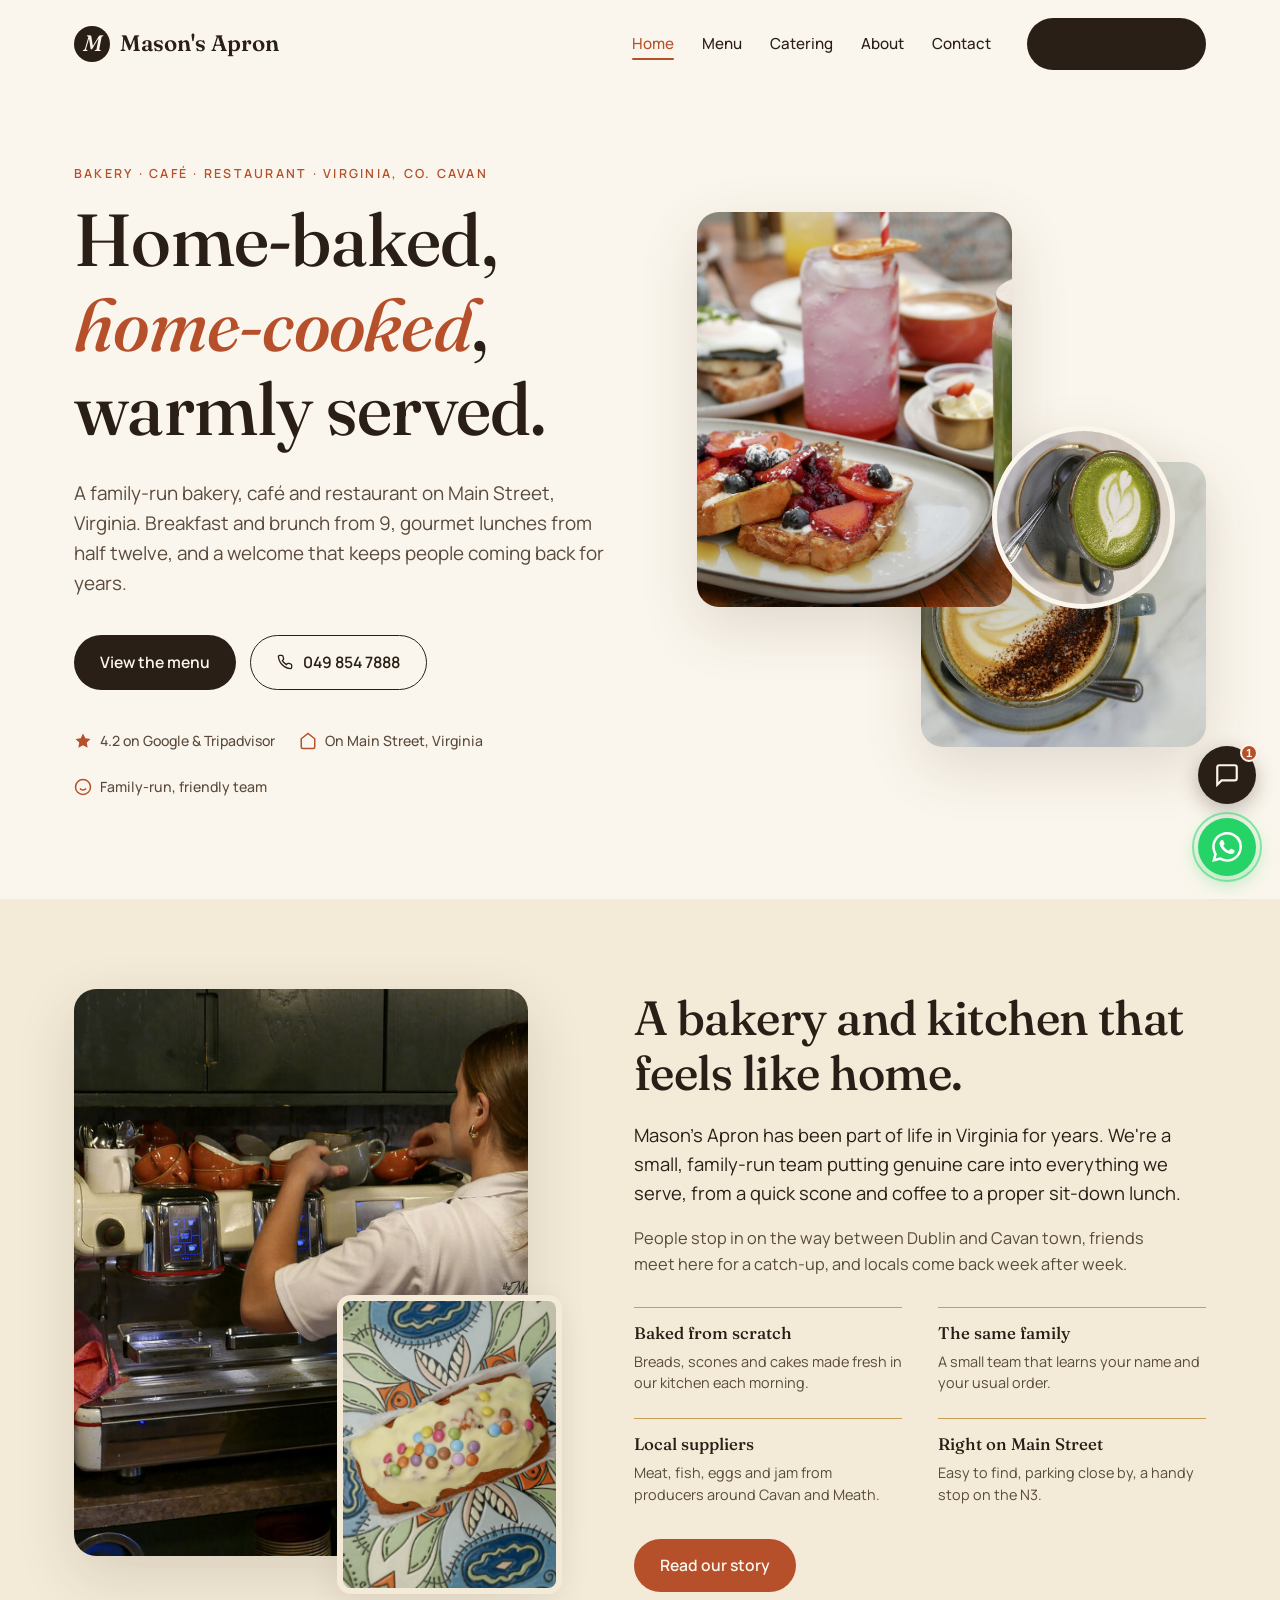
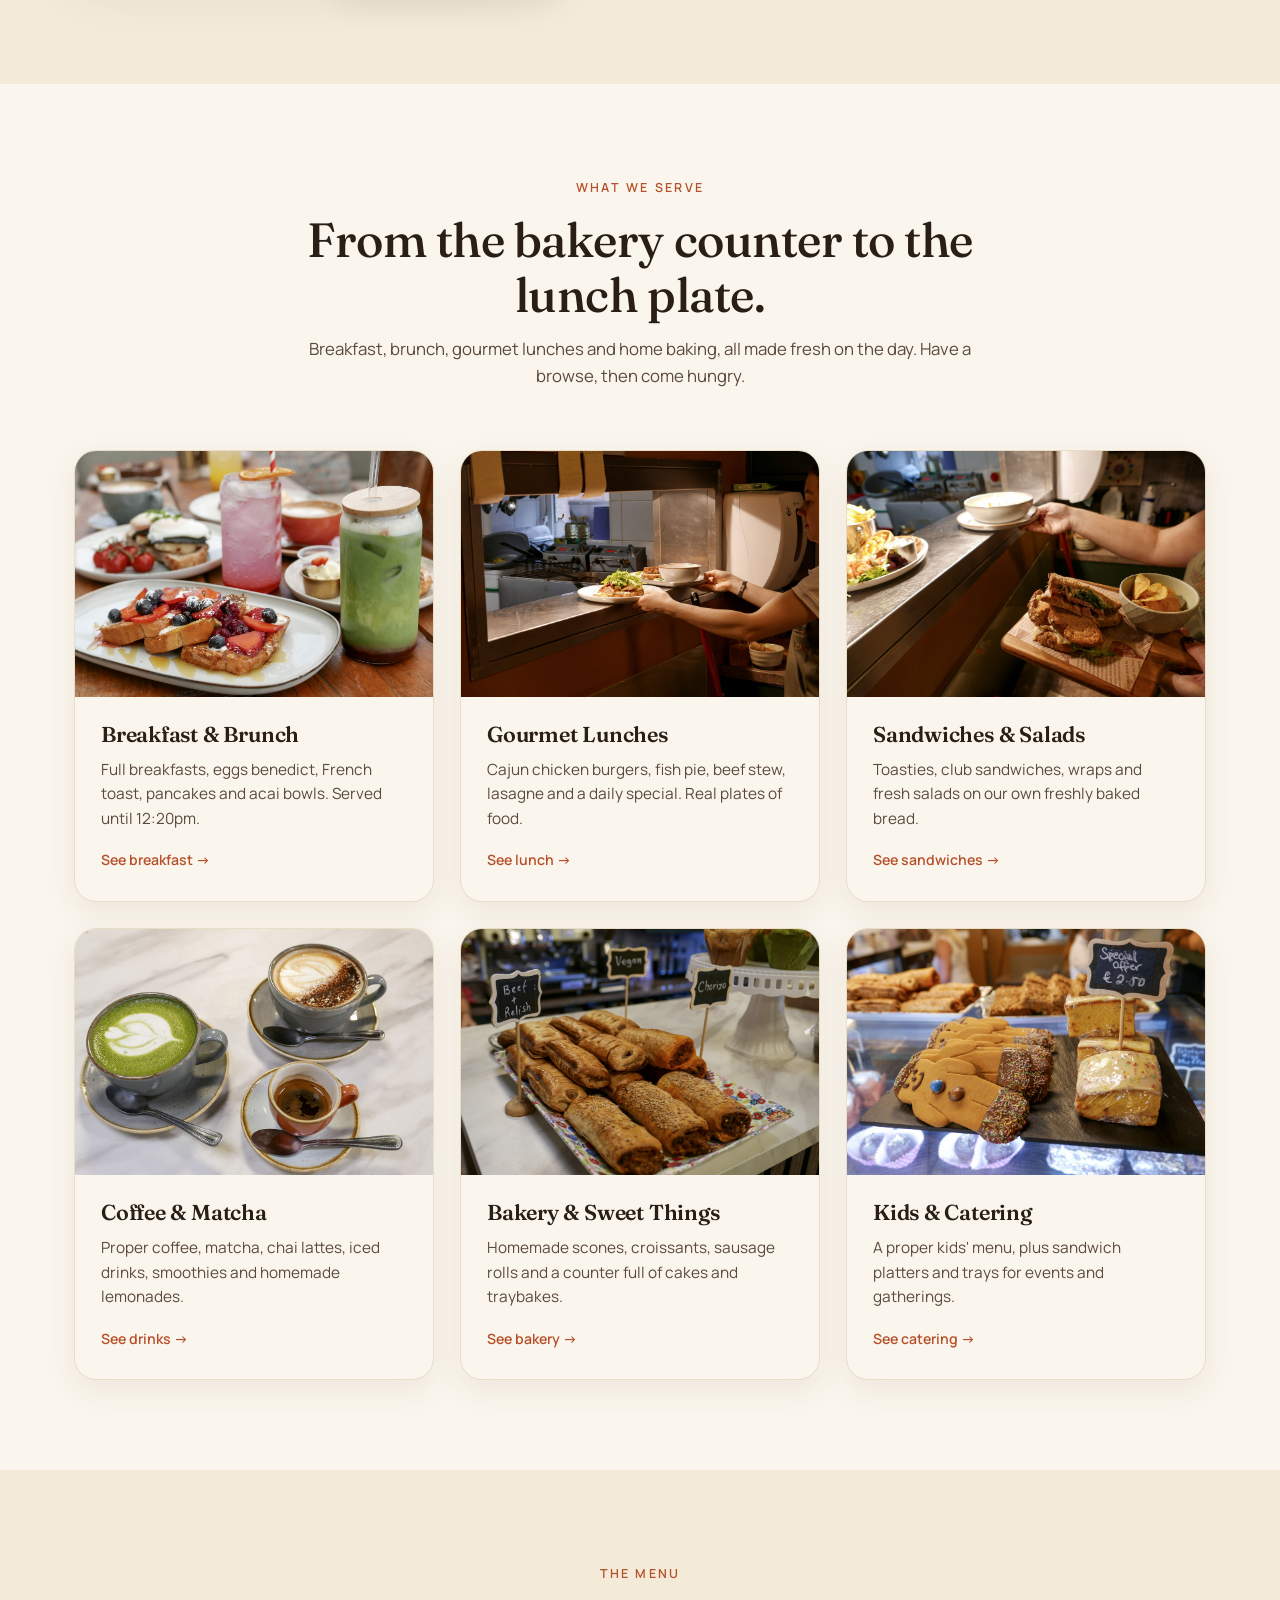
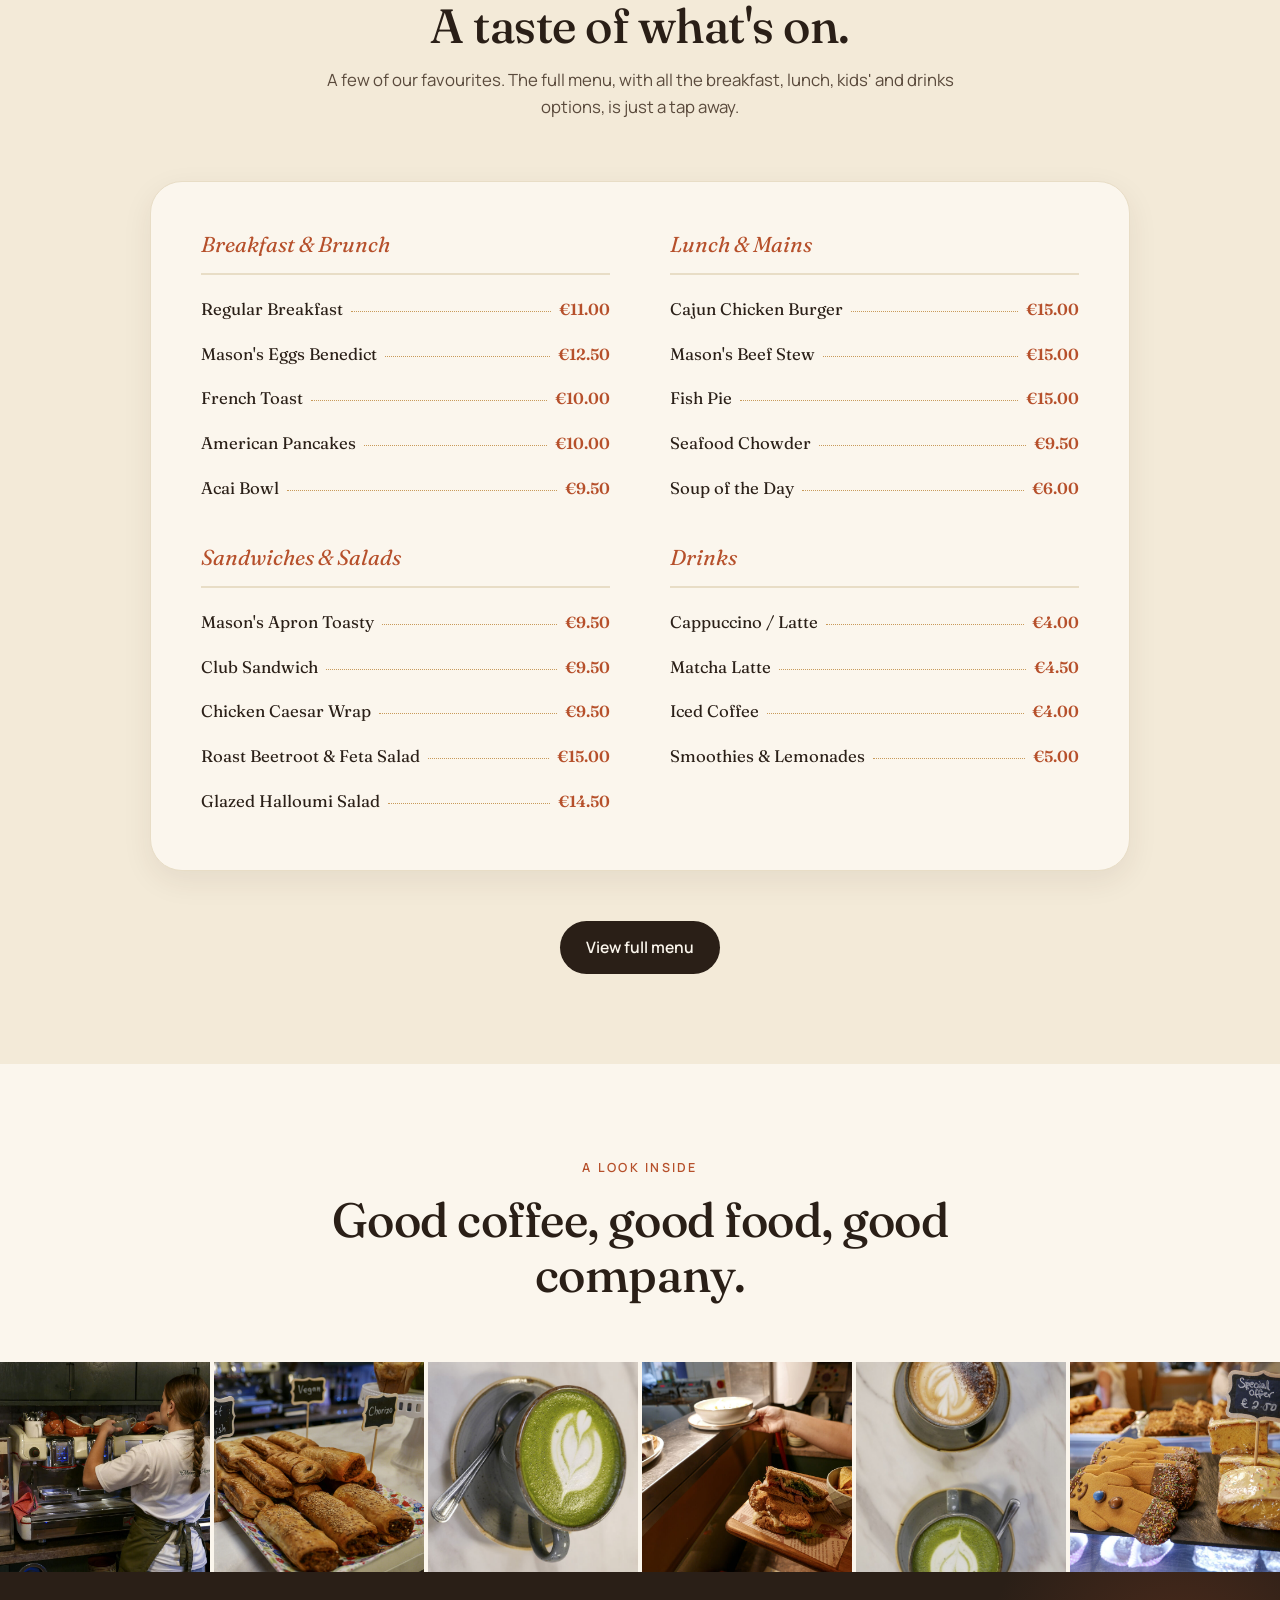
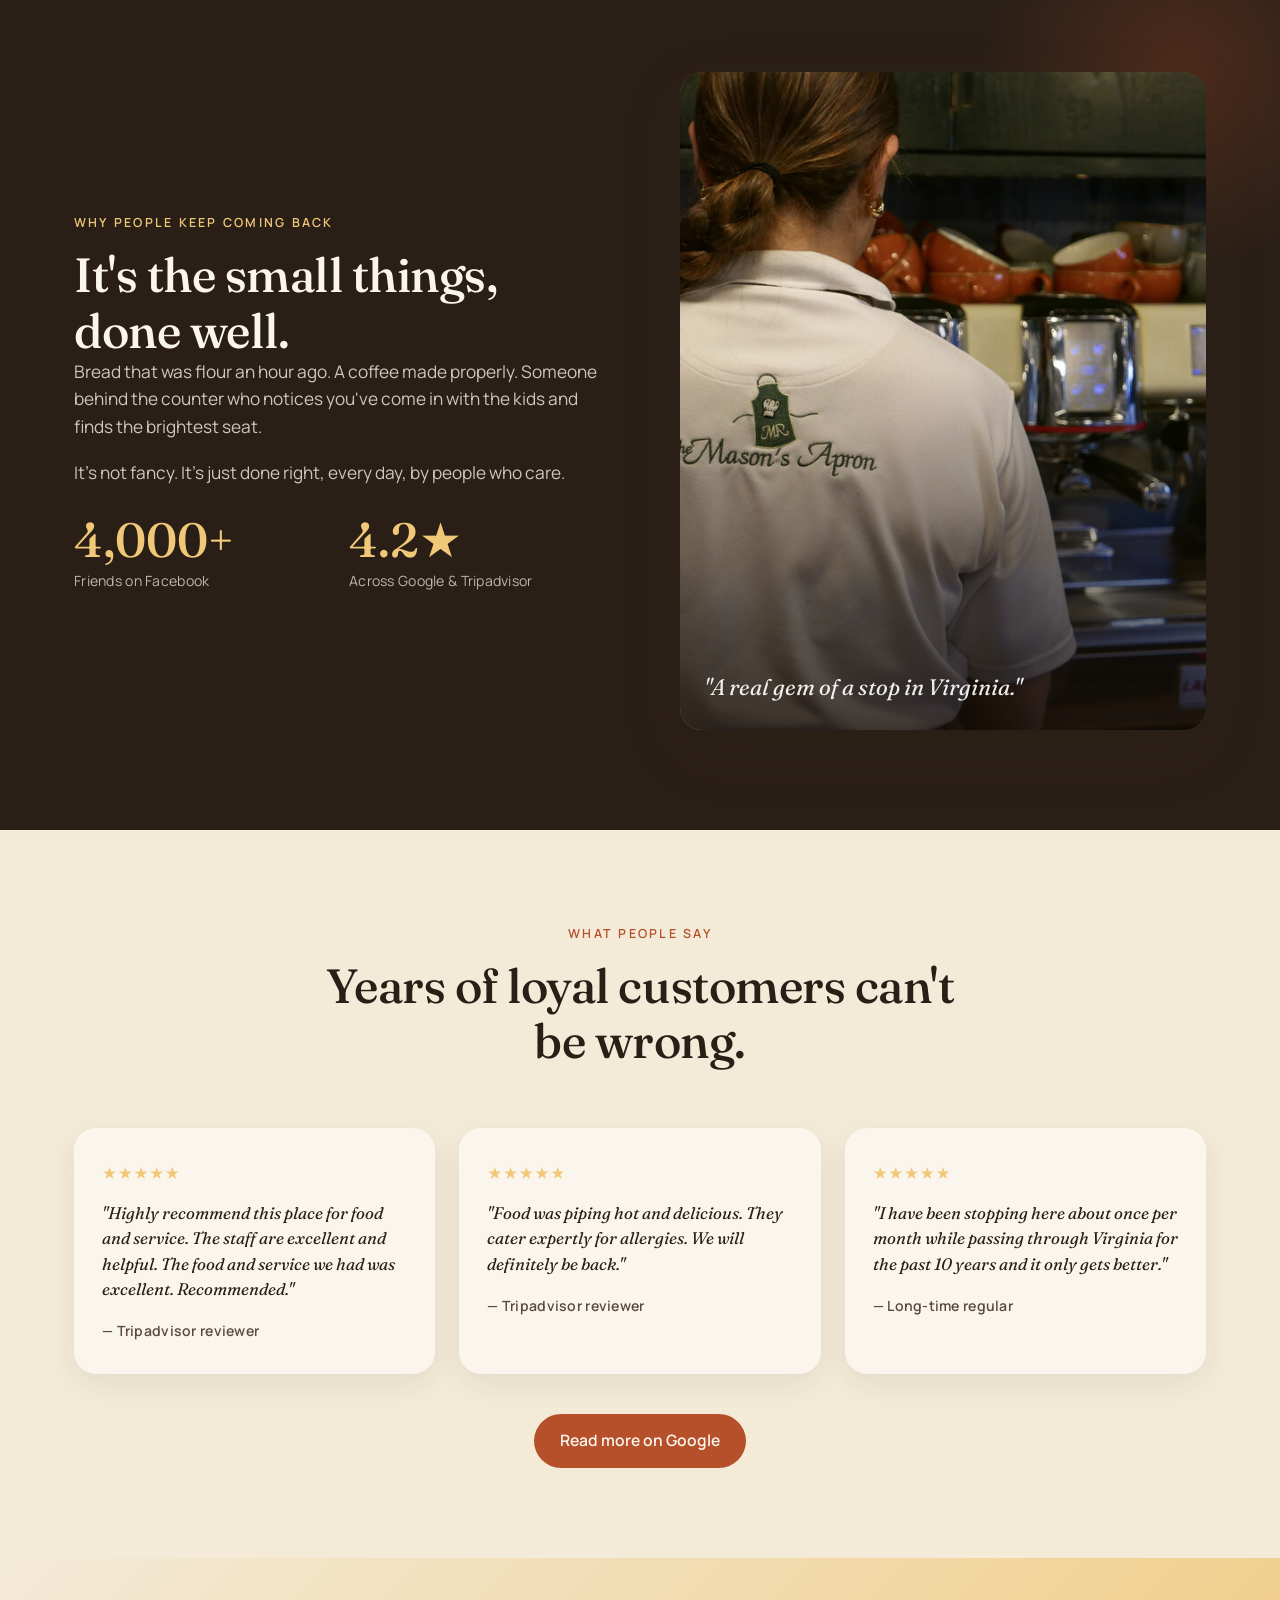
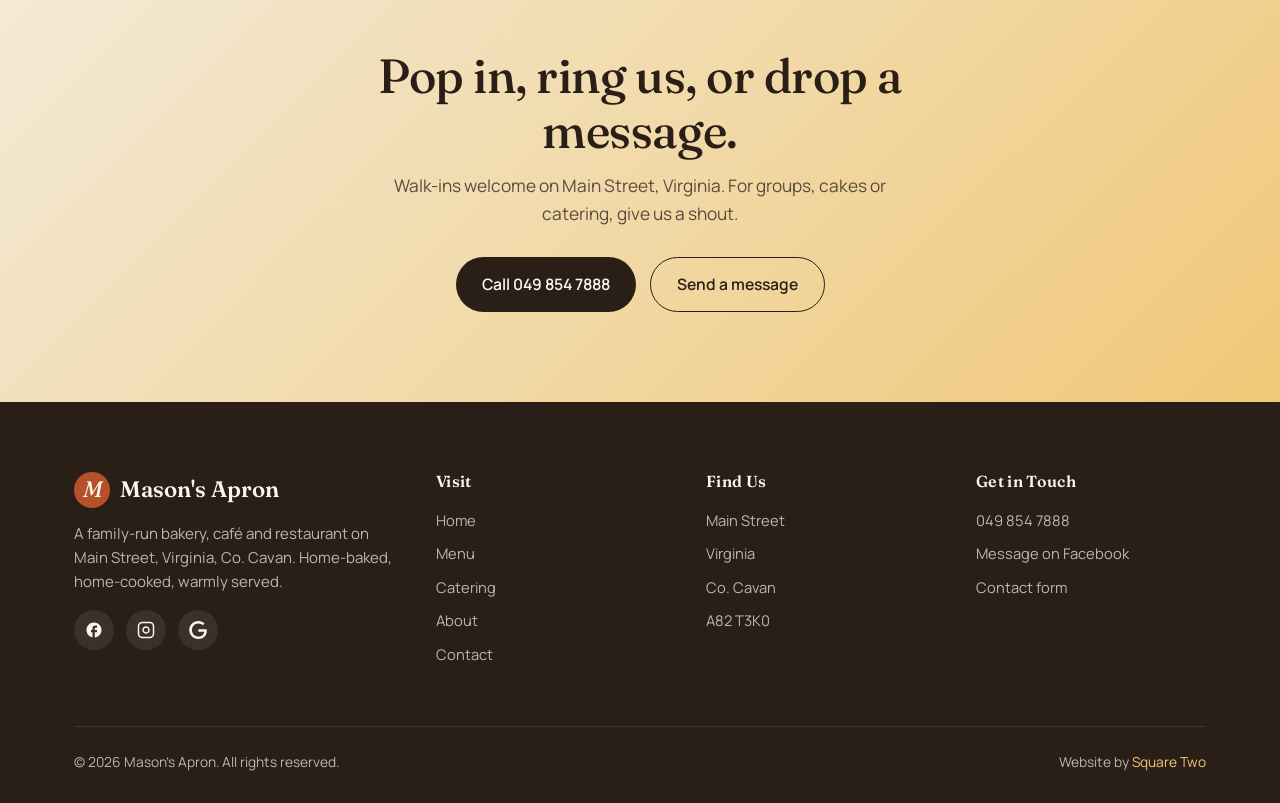
==== commit f1046e43: "Redesign Our Story section: photo-led editorial layout, drop icon cards" ====
--- a/index.html
+++ b/index.html
@@ -123,45 +123,41 @@
   <!-- ===== ABOUT TEASE ===== -->
   <section class="about">
     <div class="container">
-      <div class="about-grid">
-        <div data-reveal>
-          <span class="eyebrow">Our Story</span>
+      <div class="story-feature">
+        <div class="sf-media" data-reveal>
+          <figure class="sf-main">
+            <img src="/images/barista.jpg" alt="A member of the Mason's Apron team making coffee behind the counter" loading="lazy">
+          </figure>
+          <figure class="sf-inset">
+            <img src="/images/napkin.jpg" alt="Mason's Apron branded napkin" loading="lazy">
+          </figure>
+        </div>
+
+        <div class="sf-body" data-reveal>
           <h2>A bakery and kitchen that feels like home.</h2>
-          <p>Mason's Apron has been part of life in Virginia for years. We're a small, family-run team putting genuine care into everything we serve, from a quick scone and coffee to a proper sit-down lunch.</p>
+          <p class="sf-lead">Mason's Apron has been part of life in Virginia for years. We're a small, family-run team putting genuine care into everything we serve, from a quick scone and coffee to a proper sit-down lunch.</p>
           <p>People stop in on the way between Dublin and Cavan town, friends meet here for a catch-up, and locals come back week after week.</p>
-          <a href="/about.html" class="btn btn-rust" style="margin-top:18px;">Read our story</a>
-        </div>
-        <div data-reveal>
-          <div class="why-cards">
-            <div class="why-card">
-              <div class="ic">
-                <svg viewBox="0 0 24 24" fill="none" stroke="currentColor" stroke-width="2"><path d="M3 12h18M3 6h18M3 18h18"/></svg>
-              </div>
-              <h4>Baked daily</h4>
-              <p>Breads, scones, pastries and cakes made from scratch in our own kitchen.</p>
-            </div>
-            <div class="why-card">
-              <div class="ic">
-                <svg viewBox="0 0 24 24" fill="none" stroke="currentColor" stroke-width="2"><path d="M20 21v-2a4 4 0 0 0-4-4H8a4 4 0 0 0-4 4v2"/><circle cx="12" cy="7" r="4"/></svg>
-              </div>
-              <h4>Family-run</h4>
-              <p>A team that knows your name and remembers your usual order.</p>
-            </div>
-            <div class="why-card">
-              <div class="ic">
-                <svg viewBox="0 0 24 24" fill="none" stroke="currentColor" stroke-width="2"><path d="M12 2v20M2 12h20"/></svg>
-              </div>
-              <h4>Local suppliers</h4>
-              <p>Meat, fish, eggs and jam from trusted producers right around Cavan and Meath.</p>
-            </div>
-            <div class="why-card">
-              <div class="ic">
-                <svg viewBox="0 0 24 24" fill="none" stroke="currentColor" stroke-width="2"><circle cx="12" cy="12" r="10"/><polyline points="12 6 12 12 16 14"/></svg>
-              </div>
-              <h4>Easy to find</h4>
-              <p>Right on Main Street, with parking close by. A handy stop on the N3.</p>
-            </div>
-          </div>
+
+          <dl class="sf-facts">
+            <div class="sf-fact">
+              <dt>Baked from scratch</dt>
+              <dd>Breads, scones and cakes made fresh in our kitchen each morning.</dd>
+            </div>
+            <div class="sf-fact">
+              <dt>The same family</dt>
+              <dd>A small team that learns your name and your usual order.</dd>
+            </div>
+            <div class="sf-fact">
+              <dt>Local suppliers</dt>
+              <dd>Meat, fish, eggs and jam from producers around Cavan and Meath.</dd>
+            </div>
+            <div class="sf-fact">
+              <dt>Right on Main Street</dt>
+              <dd>Easy to find, parking close by, a handy stop on the N3.</dd>
+            </div>
+          </dl>
+
+          <a href="/about.html" class="btn btn-rust">Read our story</a>
         </div>
       </div>
     </div>
--- a/styles.css
+++ b/styles.css
@@ -1495,3 +1495,78 @@
   .gallery { grid-template-columns: repeat(2, 1fr); gap: 3px; }
   .hero-card-3 { width: 40%; }
 }
+
+/* ===== OUR STORY (editorial, photo-led) ===== */
+.story-feature {
+  display: grid;
+  grid-template-columns: 0.92fr 1.08fr;
+  gap: 72px;
+  align-items: center;
+}
+.sf-media {
+  position: relative;
+  padding-bottom: 38px;
+  padding-right: 34px;
+}
+.sf-main {
+  margin: 0;
+  border-radius: var(--r-lg);
+  overflow: hidden;
+  aspect-ratio: 4 / 5;
+  box-shadow: var(--shadow-lg);
+}
+.sf-main img { width: 100%; height: 100%; object-fit: cover; }
+.sf-inset {
+  position: absolute;
+  right: 0;
+  bottom: 0;
+  width: 46%;
+  margin: 0;
+  border-radius: var(--r-md);
+  overflow: hidden;
+  aspect-ratio: 3 / 4;
+  border: 6px solid var(--cream-2);
+  box-shadow: var(--shadow);
+}
+.sf-inset img { width: 100%; height: 100%; object-fit: cover; }
+
+.sf-body h2 { margin-bottom: 20px; max-width: 18ch; }
+.sf-body p {
+  color: var(--ink-soft);
+  font-size: 1.02rem;
+  margin-bottom: 16px;
+  max-width: 52ch;
+}
+.sf-lead {
+  font-size: 1.15rem !important;
+  color: var(--ink) !important;
+}
+.sf-facts {
+  margin: 30px 0 34px;
+  display: grid;
+  grid-template-columns: 1fr 1fr;
+  gap: 24px 36px;
+}
+.sf-fact { border-top: 1.5px solid var(--crust); padding-top: 12px; }
+.sf-fact dt {
+  font-family: 'Fraunces', serif;
+  font-size: 1.05rem;
+  font-weight: 500;
+  color: var(--ink);
+  margin-bottom: 4px;
+}
+.sf-fact dd {
+  margin: 0;
+  font-size: 0.9rem;
+  line-height: 1.5;
+  color: var(--ink-soft);
+}
+
+@media (max-width: 900px) {
+  .story-feature { grid-template-columns: 1fr; gap: 44px; }
+  .sf-media { max-width: 460px; }
+}
+@media (max-width: 560px) {
+  .sf-facts { grid-template-columns: 1fr; gap: 18px; }
+  .sf-body h2 { max-width: none; }
+}
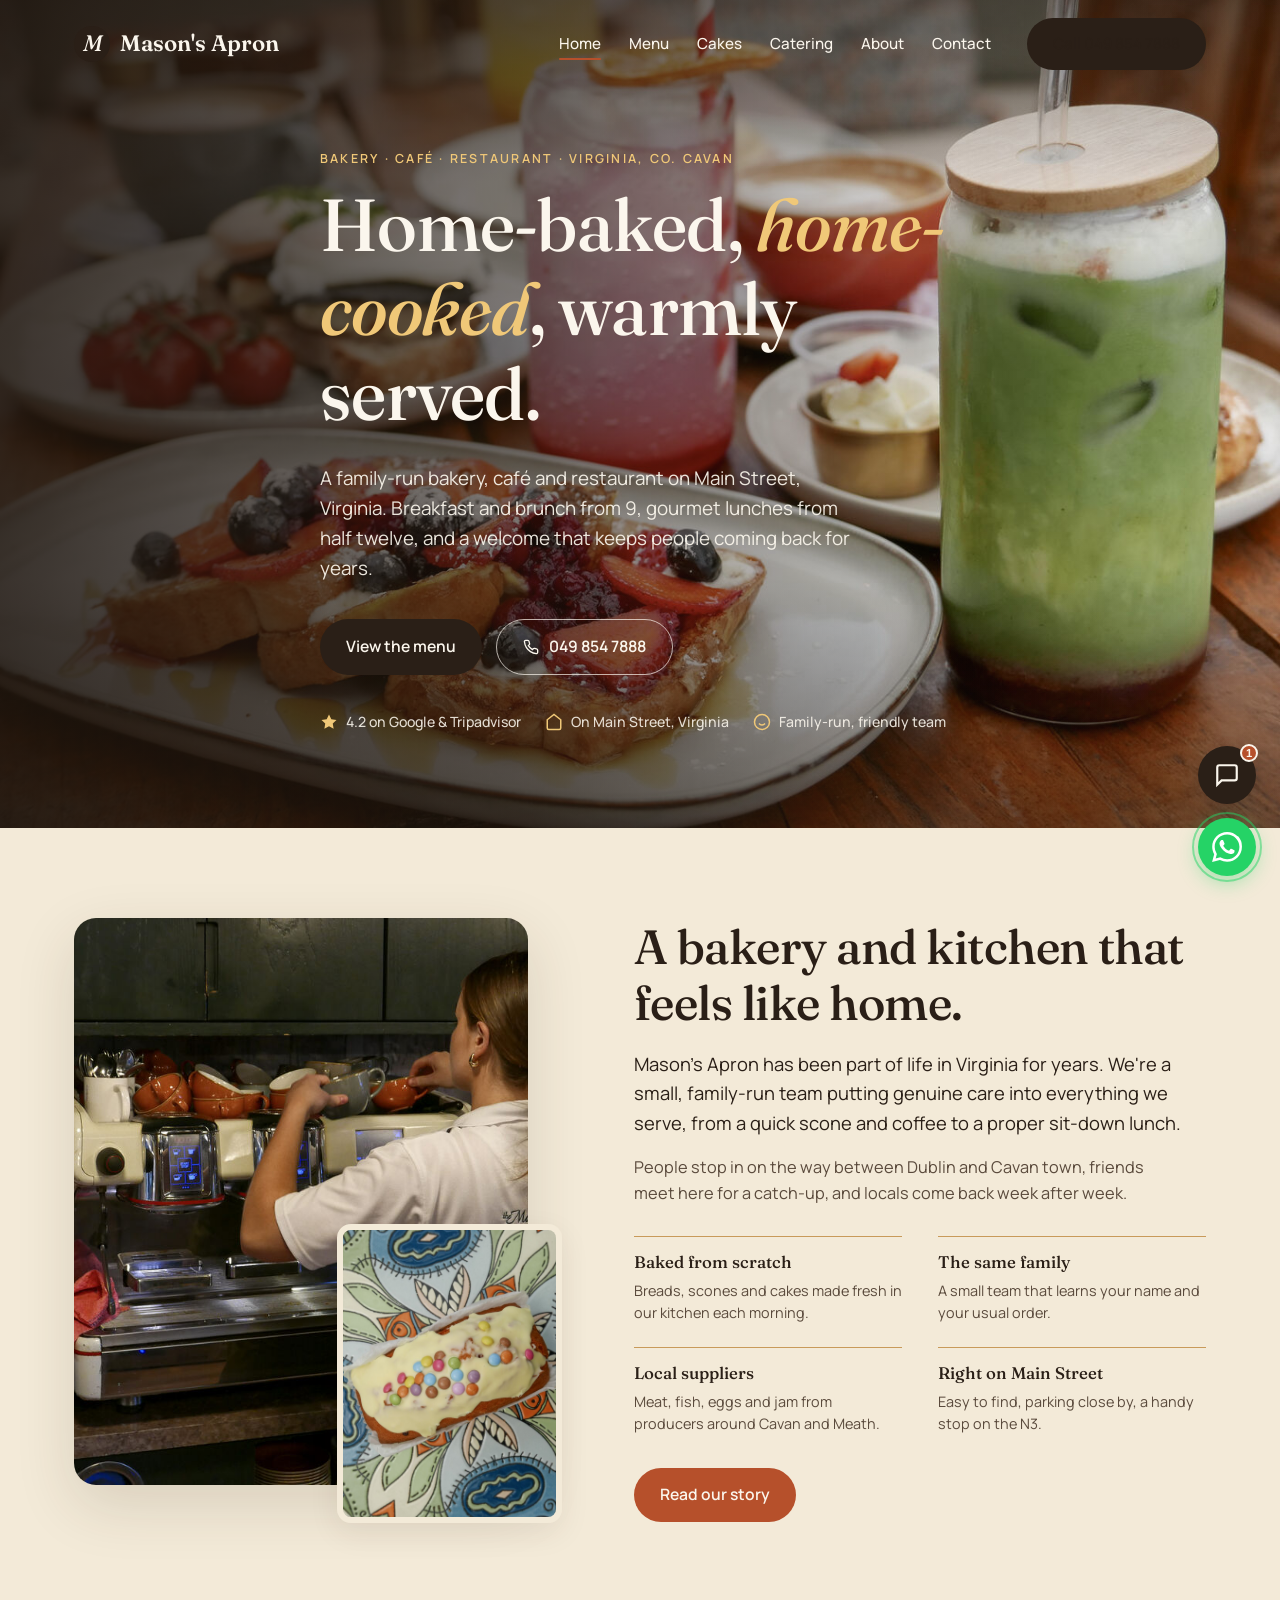
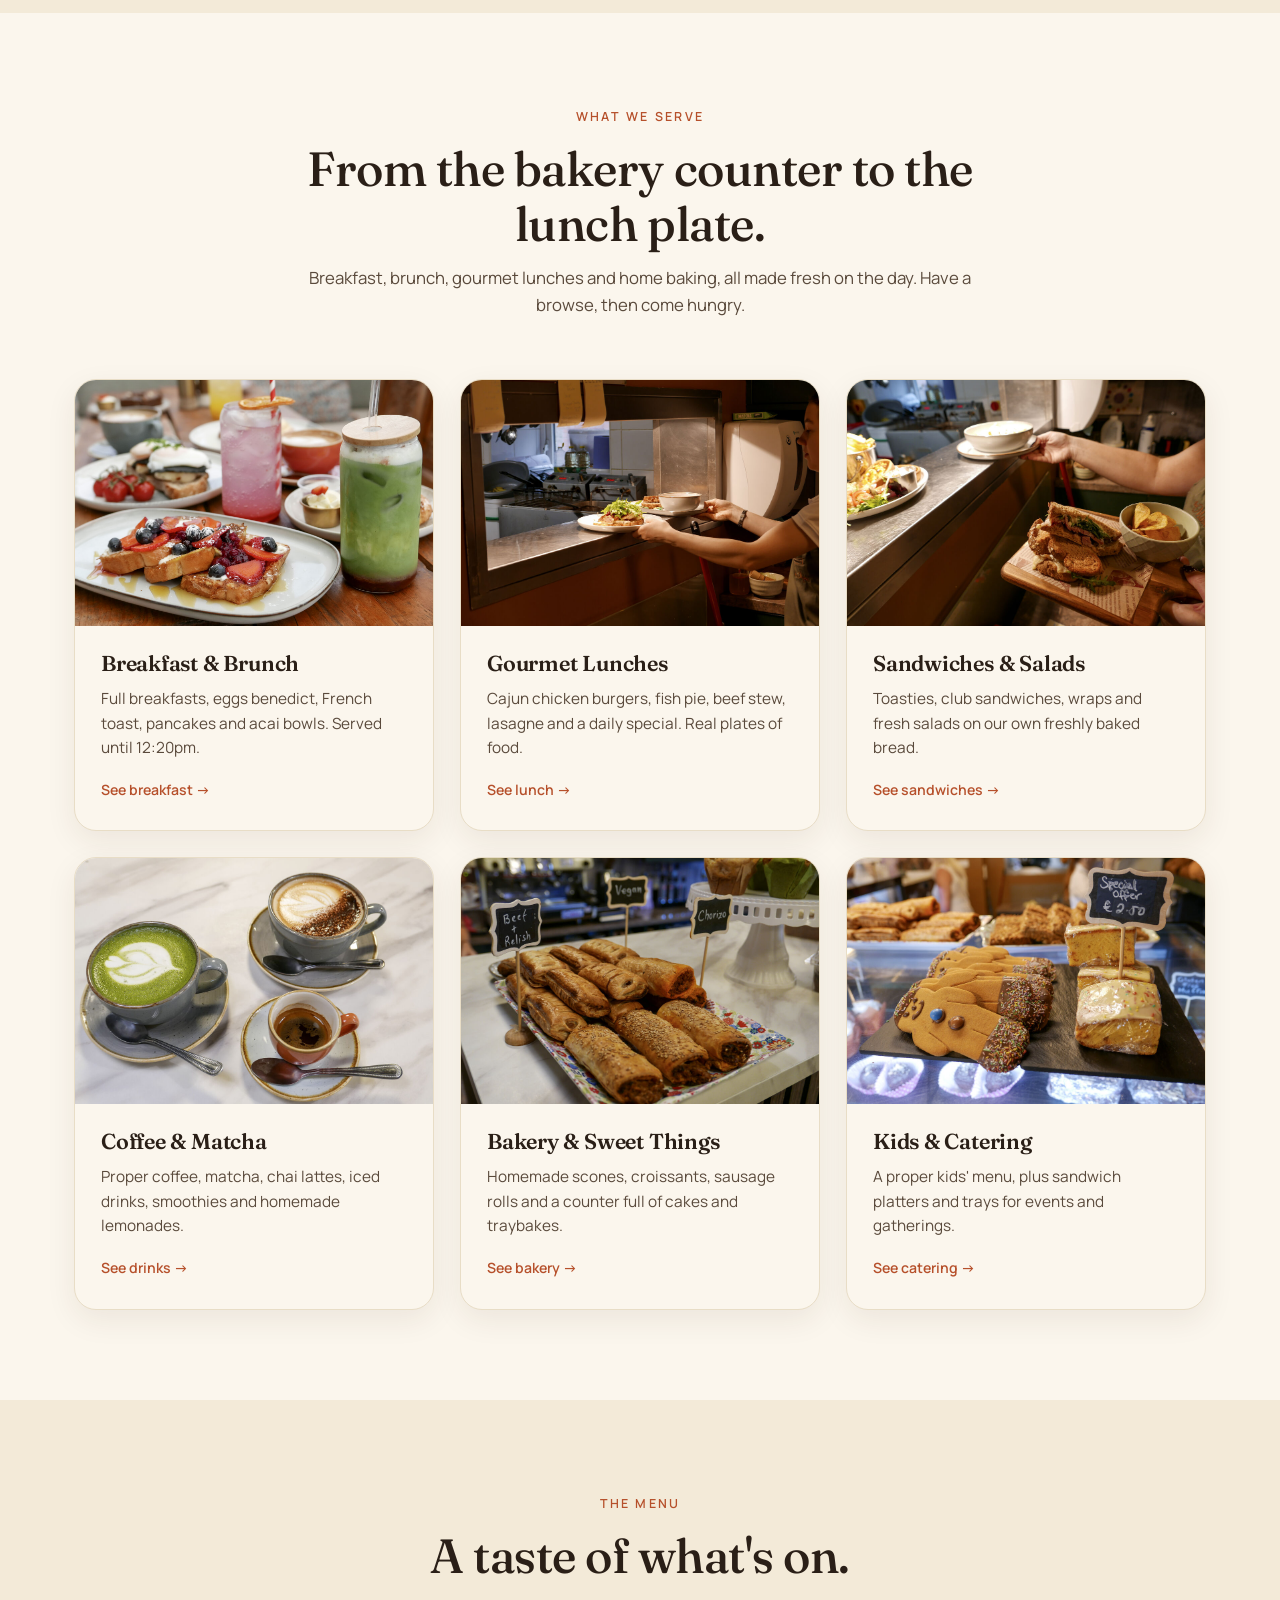
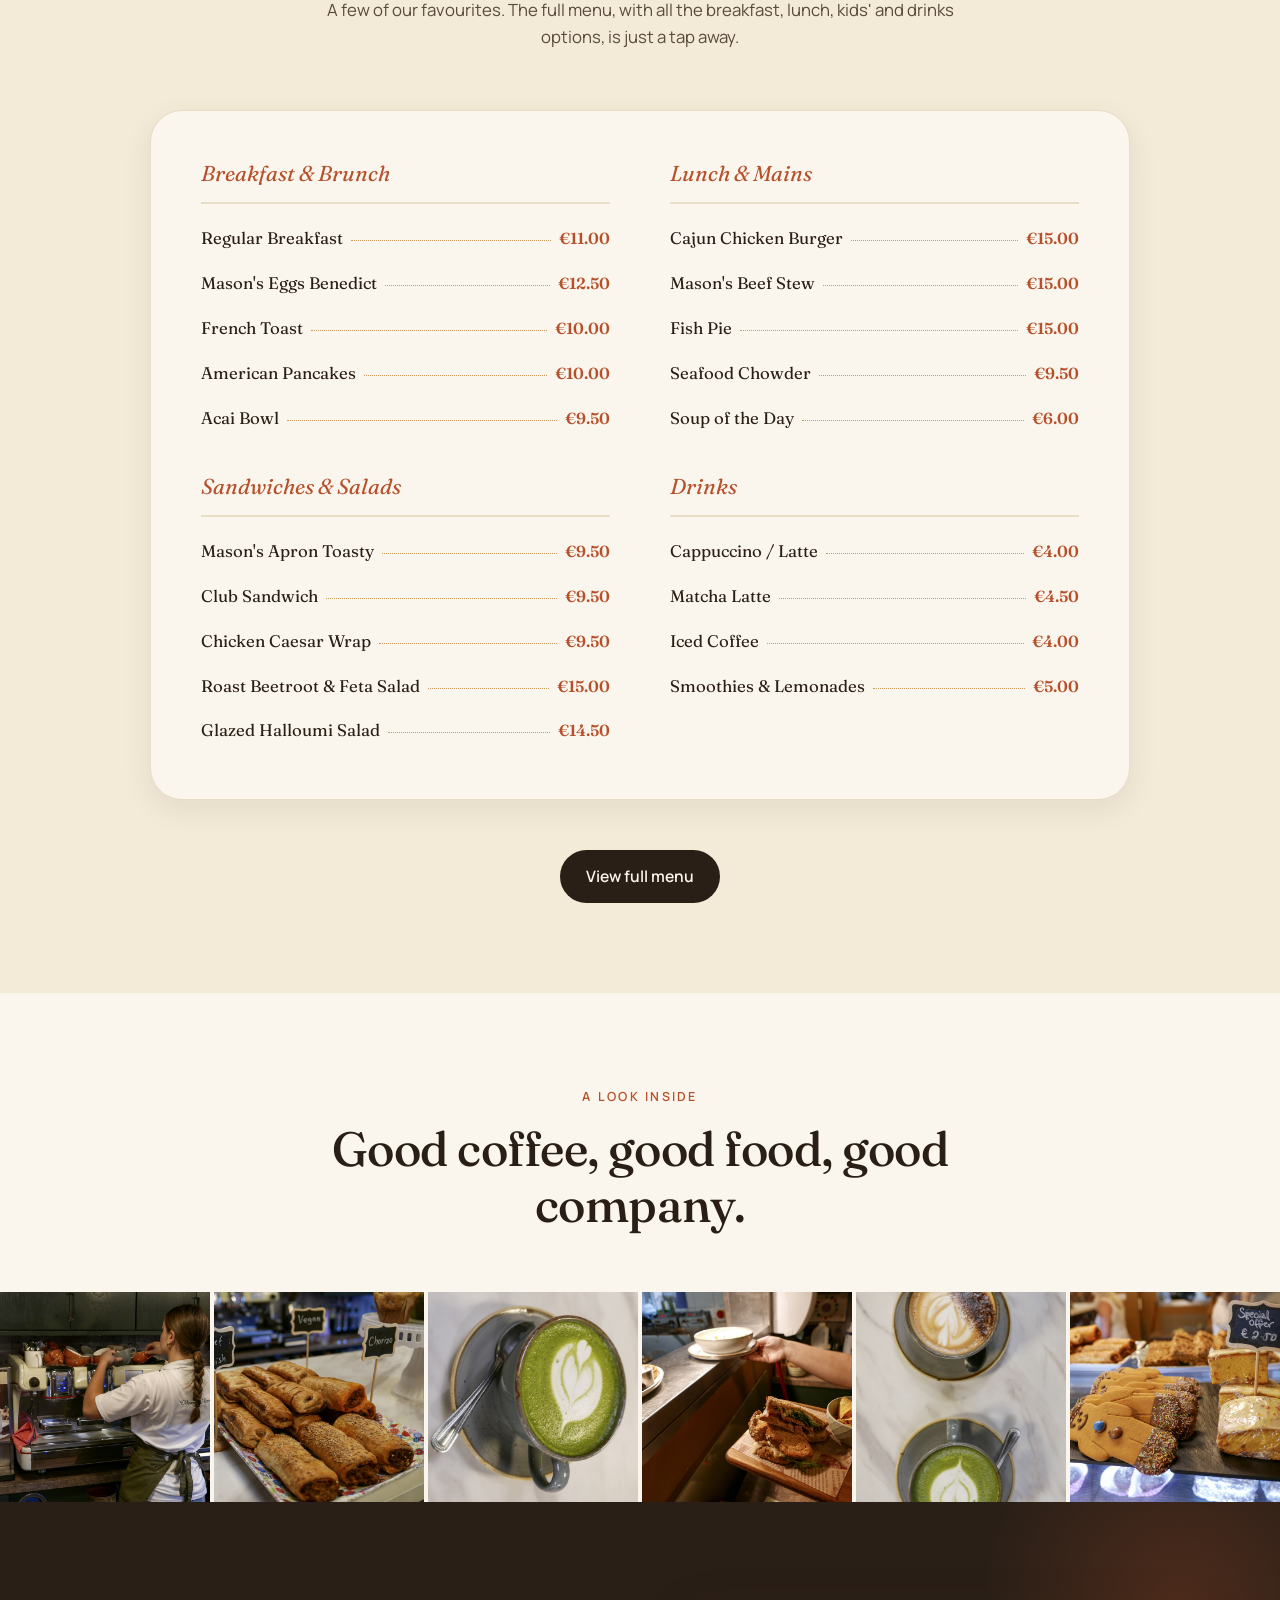
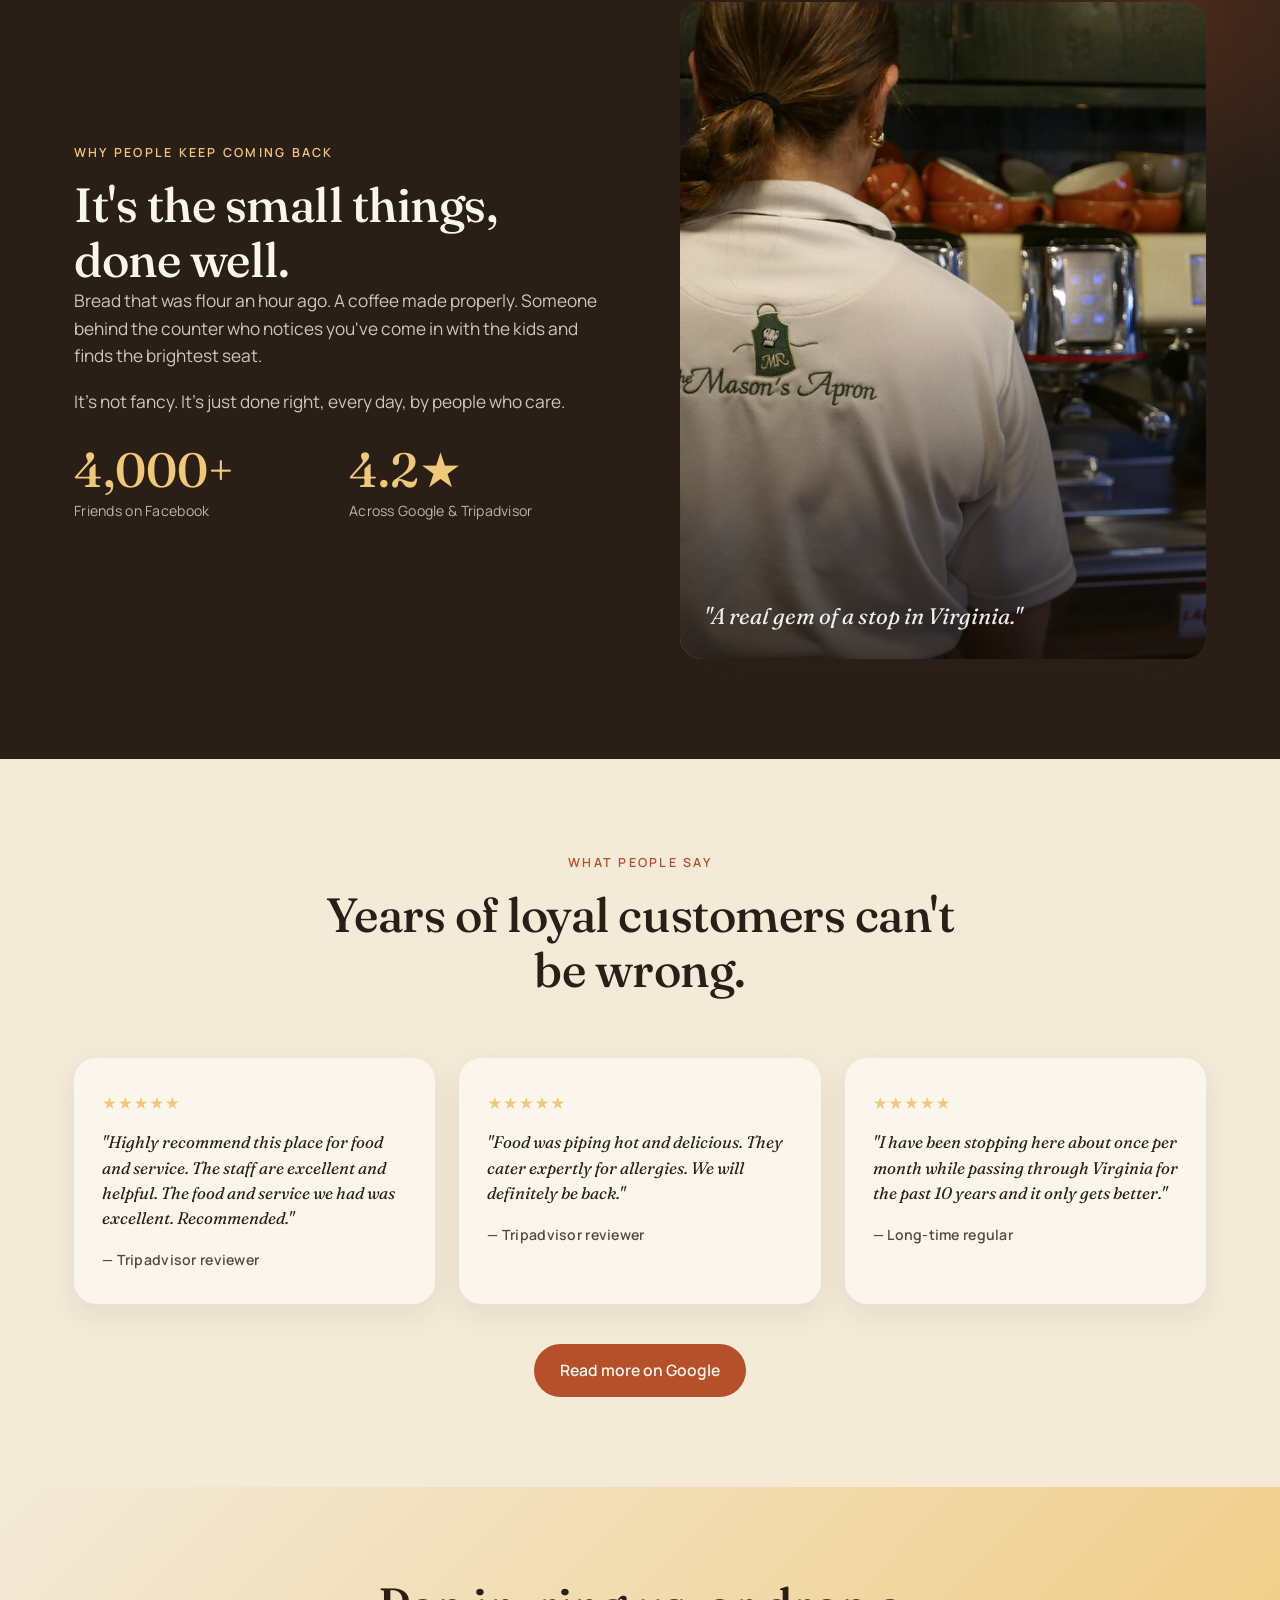
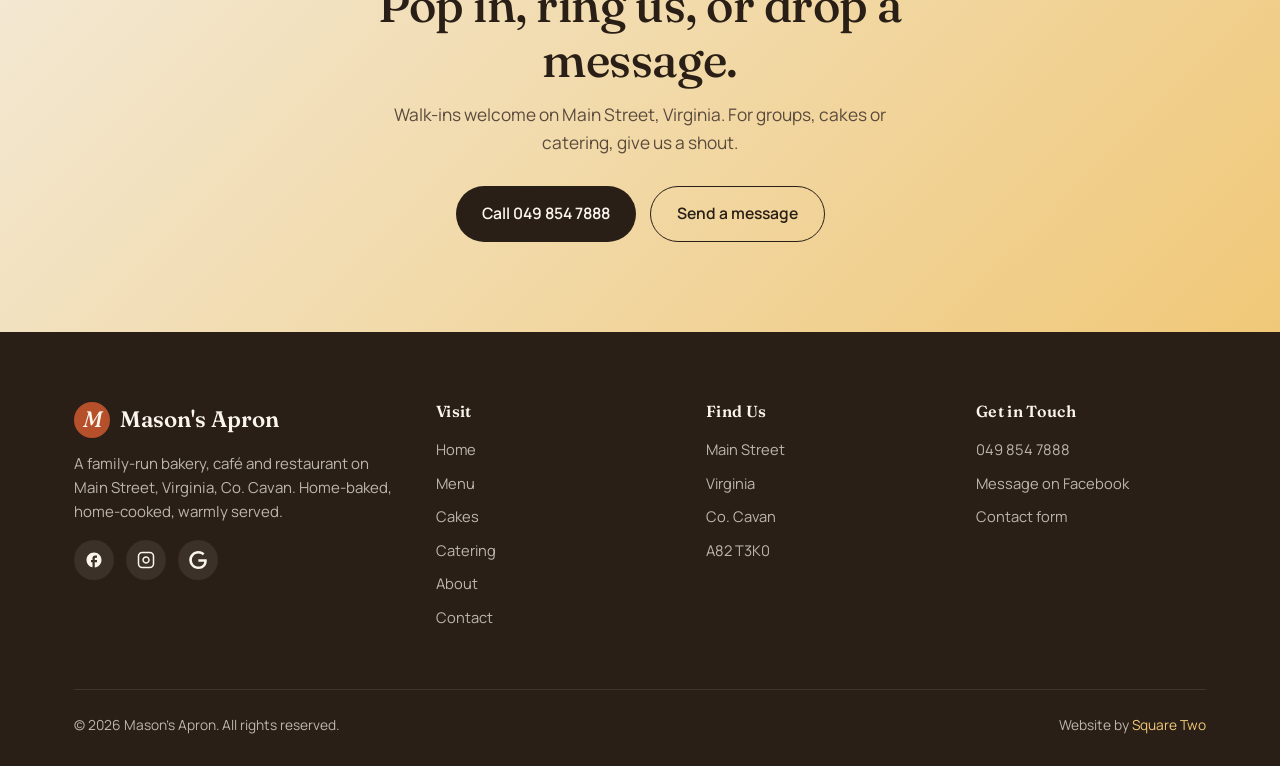
==== commit cc21c488: "Add celebration cakes page, wire into nav, footer, sitemap" ====
--- a/index.html
+++ b/index.html
@@ -49,7 +49,7 @@
   }
   </script>
 </head>
-<body>
+<body class="home">
 
   <!-- ===== NAV ===== -->
   <nav class="nav" id="nav">
@@ -61,6 +61,7 @@
       <ul class="nav-links" id="navLinks">
         <li><a href="/" class="active">Home</a></li>
         <li><a href="/menu.html">Menu</a></li>
+        <li><a href="/cakes.html">Cakes</a></li>
         <li><a href="/catering.html">Catering</a></li>
         <li><a href="/about.html">About</a></li>
         <li><a href="/contact.html">Contact</a></li>
@@ -74,9 +75,12 @@
 
   <!-- ===== HERO ===== -->
   <section class="hero" id="top">
-    <div class="container">
-      <div class="hero-grid">
-        <div data-reveal>
+    <div class="hero-media">
+      <img src="/images/brunch.jpg" alt="Brunch of French toast, fresh berries and drinks at Mason's Apron" loading="eager" fetchpriority="high">
+    </div>
+    <div class="hero-scrim"></div>
+    <div class="container hero-inner">
+      <div class="hero-content" data-reveal>
           <span class="eyebrow">Bakery · Café · Restaurant · Virginia, Co. Cavan</span>
           <h1>Home-baked, <span class="italic">home-cooked</span>, warmly served.</h1>
           <p class="lead">A family-run bakery, café and restaurant on Main Street, Virginia. Breakfast and brunch from 9, gourmet lunches from half twelve, and a welcome that keeps people coming back for years.</p>
@@ -103,19 +107,6 @@
               Family-run, friendly team
             </div>
           </div>
-        </div>
-
-        <div class="hero-visual" data-reveal>
-          <div class="hero-card hero-card-1">
-            <img src="/images/brunch.jpg" alt="Brunch spread of French toast, berries and fresh drinks at Mason's Apron" loading="eager">
-          </div>
-          <div class="hero-card hero-card-2">
-            <img src="/images/cappuccino.jpg" alt="Cappuccino with latte art on a marble table">
-          </div>
-          <div class="hero-card hero-card-3">
-            <img src="/images/matcha-art.jpg" alt="Matcha latte with leaf latte art">
-          </div>
-        </div>
       </div>
     </div>
   </section>
--- a/styles.css
+++ b/styles.css
@@ -1496,6 +1496,86 @@
   .hero-card-3 { width: 40%; }
 }
 
+/* ===== FULL-BLEED HERO ===== */
+.hero {
+  position: relative;
+  display: flex;
+  align-items: center;
+  min-height: 92vh;
+  padding: 140px 0 90px;
+  overflow: hidden;
+}
+.hero-media {
+  position: absolute;
+  inset: 0;
+  z-index: 0;
+}
+.hero-media img {
+  width: 100%;
+  height: 100%;
+  object-fit: cover;
+  object-position: center 60%;
+}
+.hero-scrim {
+  position: absolute;
+  inset: 0;
+  z-index: 1;
+  background:
+    linear-gradient(90deg, rgba(28,19,12,0.86) 0%, rgba(28,19,12,0.55) 42%, rgba(28,19,12,0.12) 75%, rgba(28,19,12,0.04) 100%),
+    linear-gradient(0deg, rgba(28,19,12,0.45) 0%, transparent 30%),
+    linear-gradient(180deg, rgba(28,19,12,0.42) 0%, transparent 22%);
+}
+.hero-inner { position: relative; z-index: 2; }
+.hero-content { max-width: 640px; }
+
+.hero .eyebrow { color: var(--butter); }
+.hero h1 { color: var(--cream); }
+.hero .italic { color: var(--butter); }
+.hero p.lead { color: rgba(251, 246, 237, 0.92); }
+.hero .hero-trust { margin-top: 36px; }
+.hero .trust-item { color: rgba(251, 246, 237, 0.88); }
+.hero .trust-item svg { color: var(--butter); }
+.hero .btn-secondary {
+  border-color: rgba(251, 246, 237, 0.7);
+  color: var(--cream);
+}
+.hero .btn-secondary:hover {
+  background: var(--cream);
+  color: var(--ink);
+  border-color: var(--cream);
+}
+
+/* Nav sitting over the dark hero (homepage only, before scroll) */
+body.home .nav:not(.scrolled) .logo,
+body.home .nav:not(.scrolled) .nav-links > li > a:not(.btn) {
+  color: var(--cream);
+}
+body.home .nav:not(.scrolled) .nav-links > li > a:not(.btn):hover {
+  color: var(--butter);
+}
+body.home .nav:not(.scrolled) .hamburger span {
+  background: var(--cream);
+}
+/* When the mobile menu is open (cream overlay), flip back to dark */
+body.home .nav:not(.scrolled) .nav-links.active > li > a:not(.btn) {
+  color: var(--ink);
+}
+body.home .nav:not(.scrolled) .nav-links.active > li > a:not(.btn):hover {
+  color: var(--rust);
+}
+body.home .nav .hamburger.active span {
+  background: var(--ink);
+}
+
+@media (max-width: 900px) {
+  .hero { min-height: 86vh; padding: 120px 0 70px; }
+  .hero-scrim {
+    background:
+      linear-gradient(90deg, rgba(28,19,12,0.82) 0%, rgba(28,19,12,0.6) 60%, rgba(28,19,12,0.4) 100%),
+      linear-gradient(0deg, rgba(28,19,12,0.5) 0%, transparent 35%);
+  }
+}
+
 /* ===== OUR STORY (editorial, photo-led) ===== */
 .story-feature {
   display: grid;
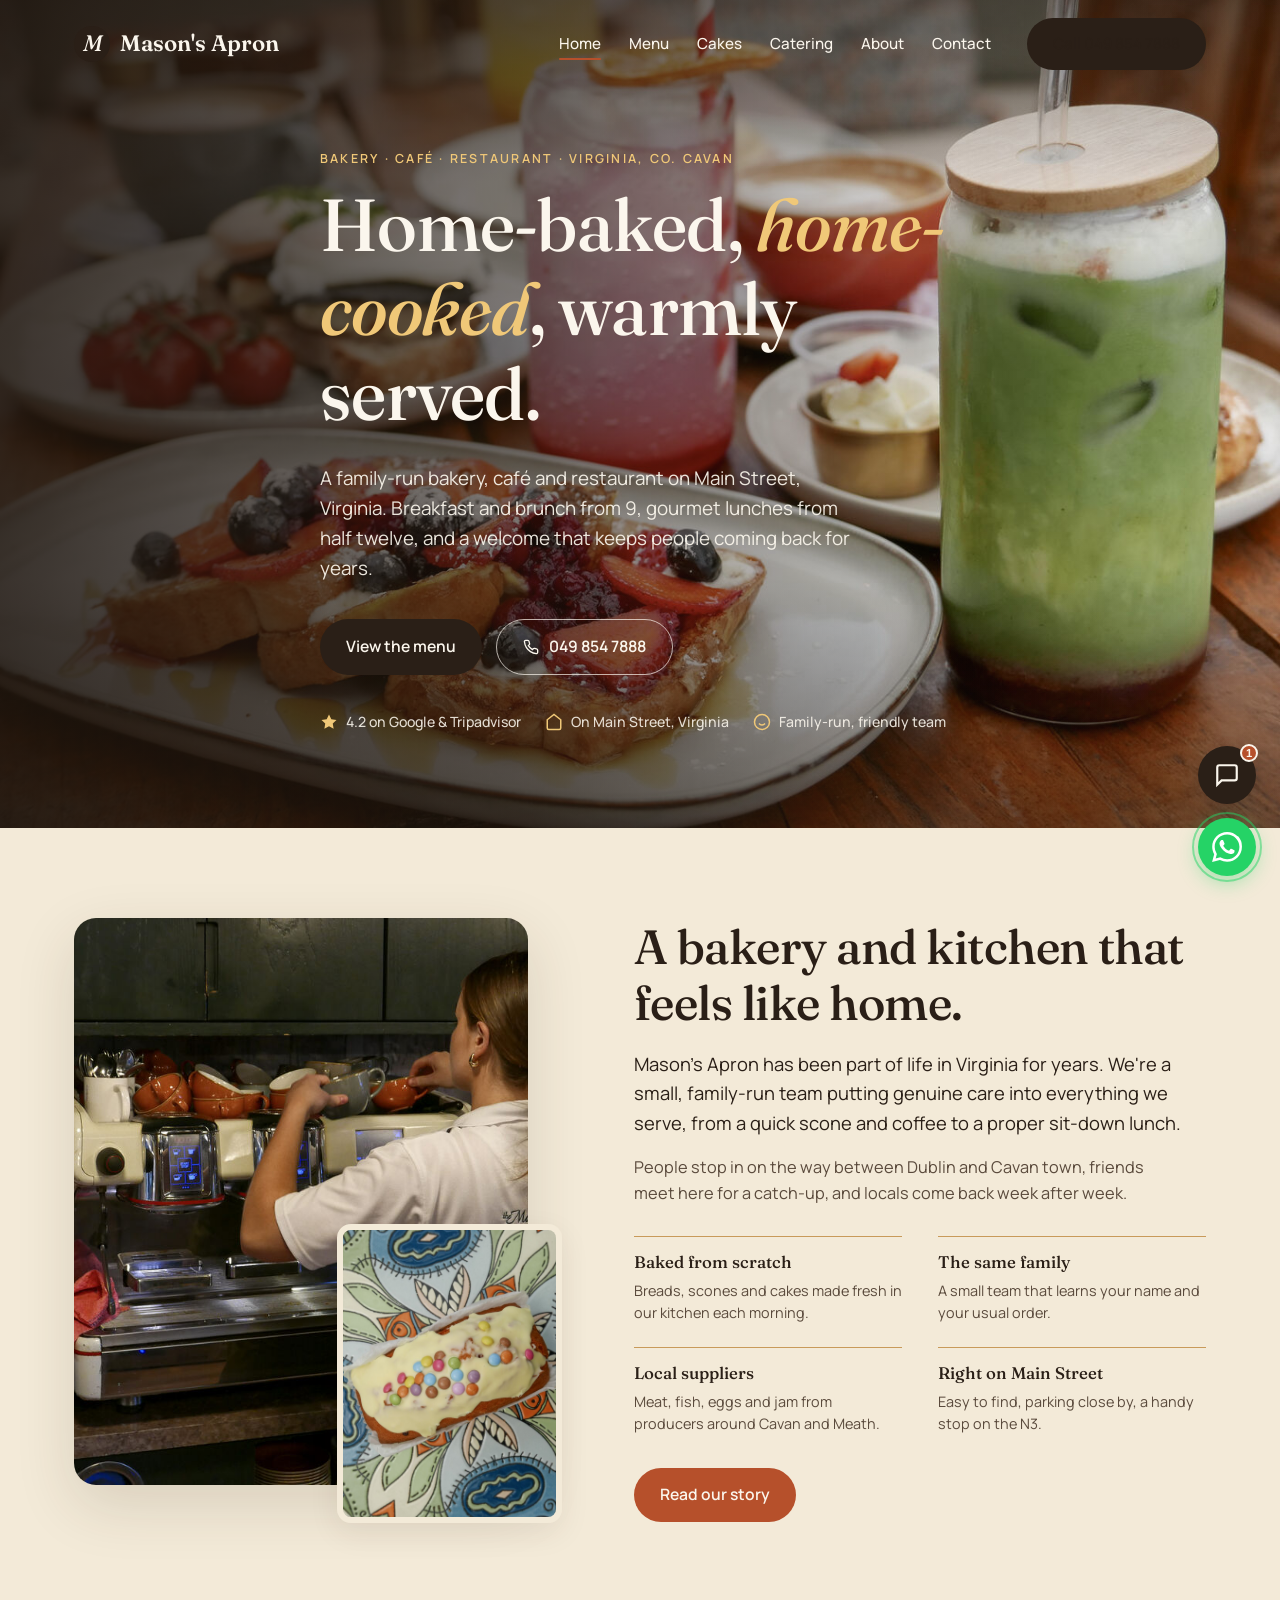
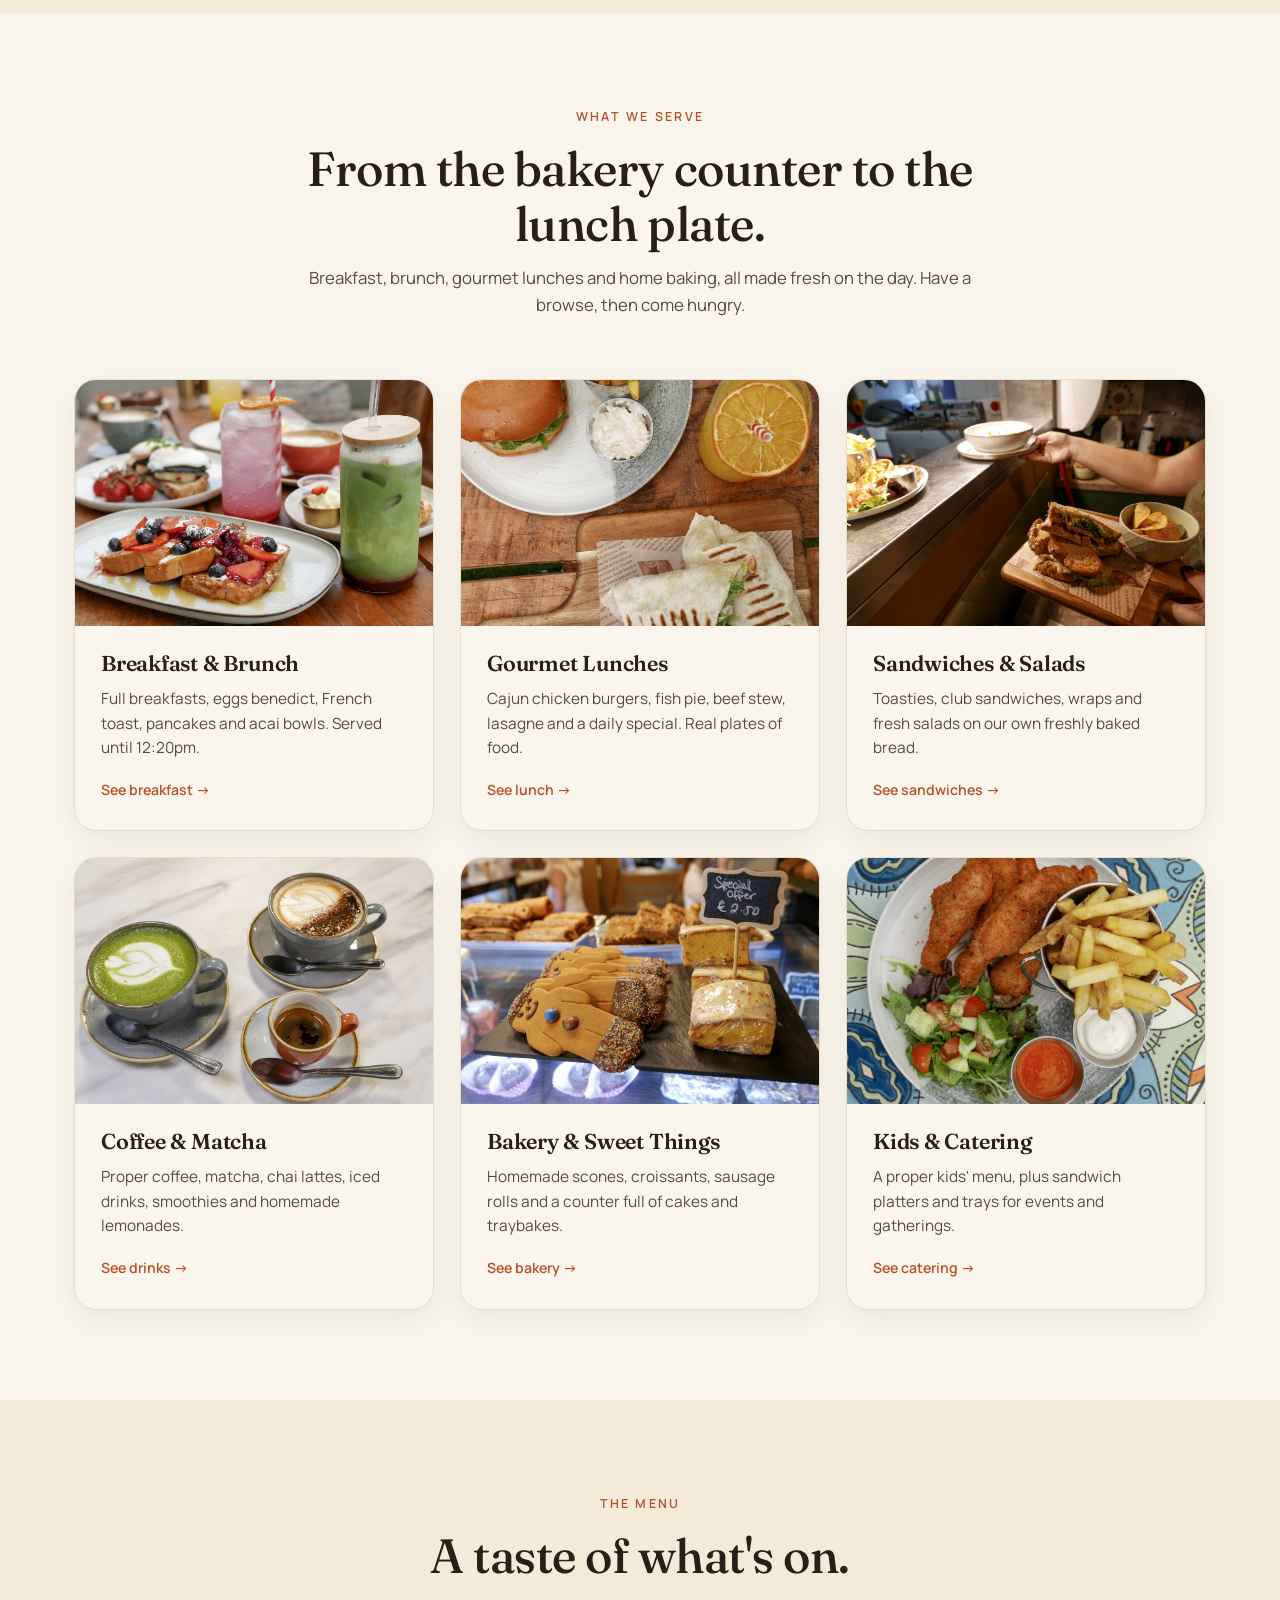
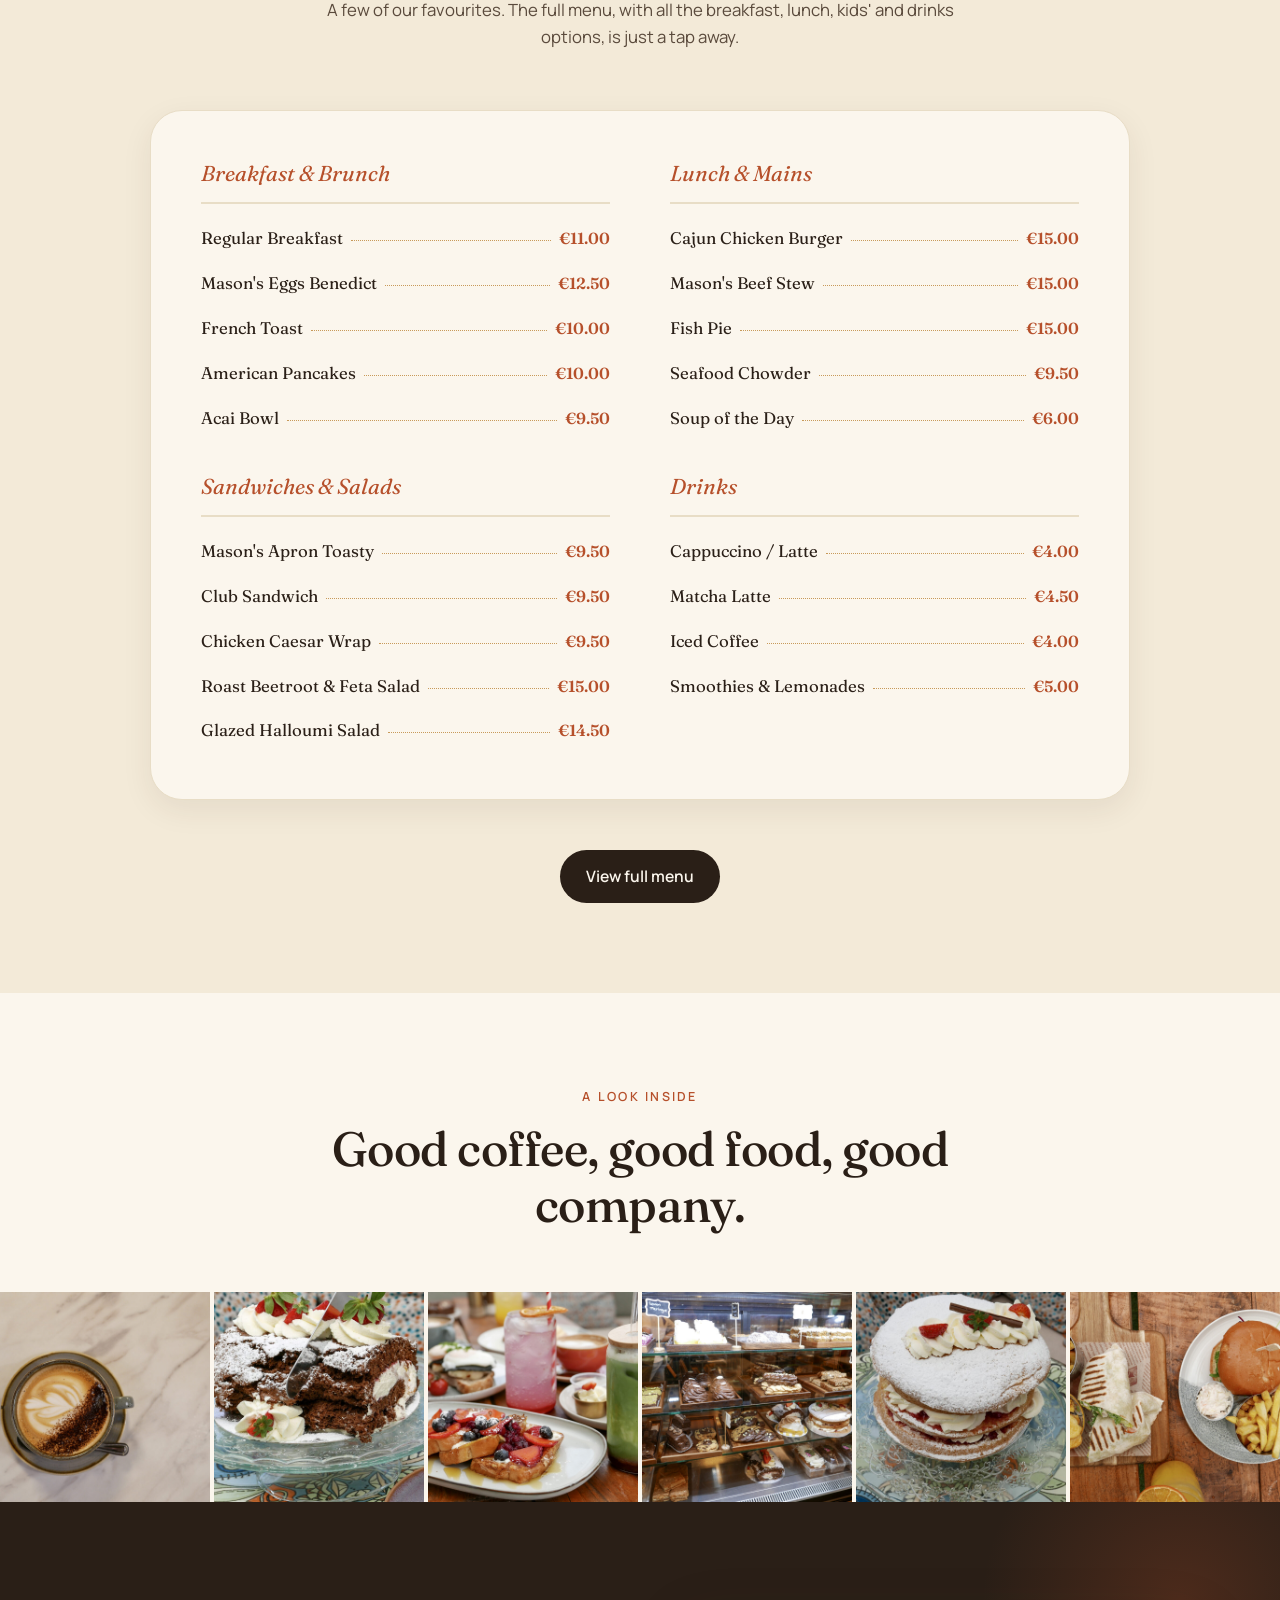
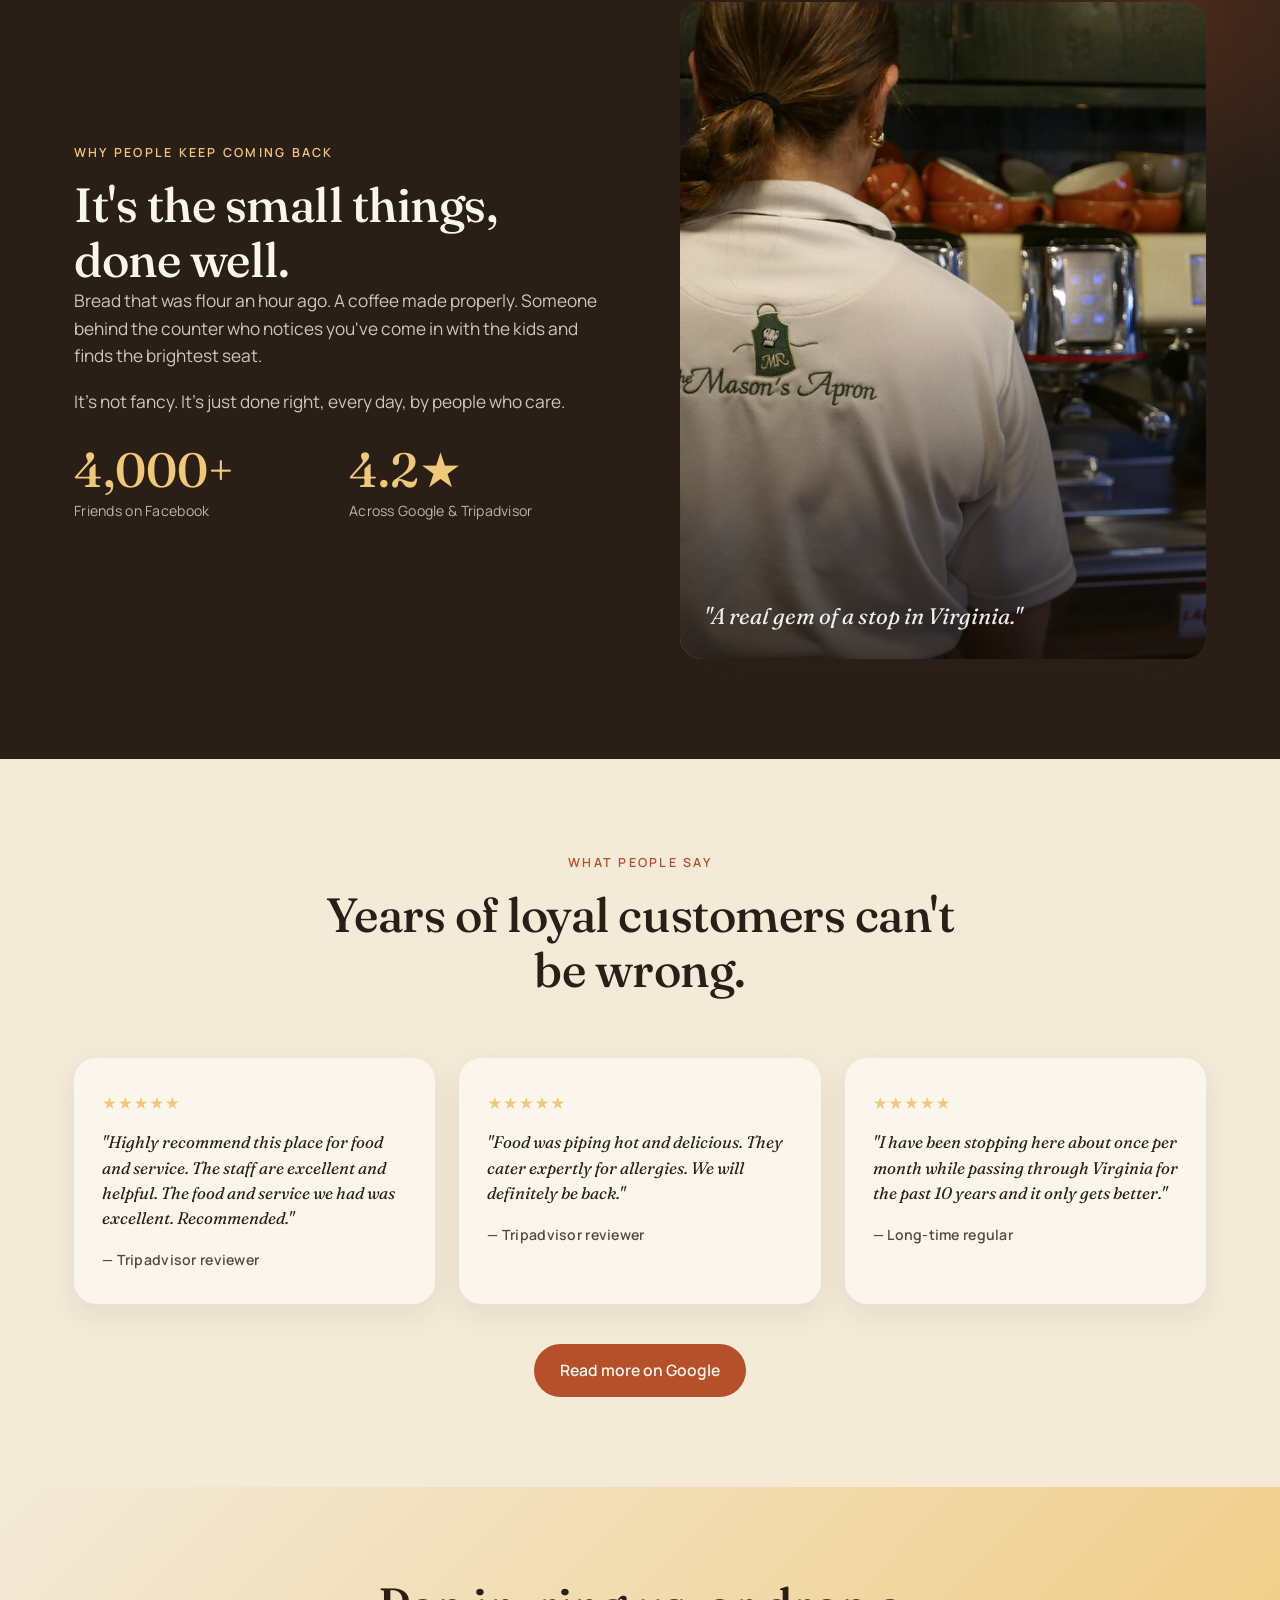
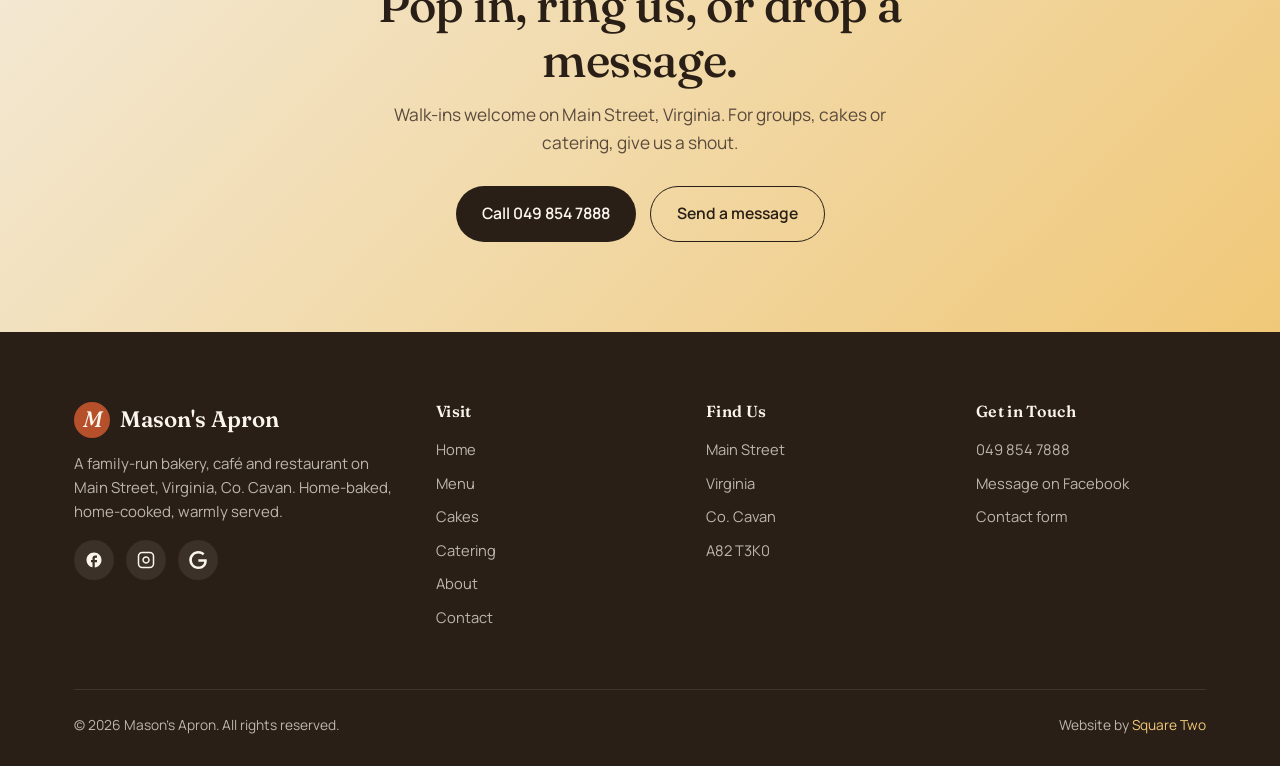
==== commit cafca027: "Fix dark CTA buttons, refresh landing page food photos and gallery" ====
--- a/index.html
+++ b/index.html
@@ -172,7 +172,7 @@
           </div>
         </a>
         <a href="/menu.html#lunch" class="cat-card" data-reveal>
-          <div class="cat-img"><img src="/images/kitchen-pass.jpg" alt="Hot lunch at Mason's Apron" loading="lazy"></div>
+          <div class="cat-img"><img src="/images/lunch-gourmet.jpg" alt="Gourmet chicken burger and chips at Mason's Apron" loading="lazy"></div>
           <div class="cat-body">
             <h3>Gourmet Lunches</h3>
             <p>Cajun chicken burgers, fish pie, beef stew, lasagne and a daily special. Real plates of food.</p>
@@ -196,7 +196,7 @@
           </div>
         </a>
         <a href="/menu.html#breakfast" class="cat-card" data-reveal>
-          <div class="cat-img"><img src="/images/pastries.jpg" alt="Fresh sausage rolls and pastries" loading="lazy"></div>
+          <div class="cat-img"><img src="/images/bakery-sweet.jpg" alt="Gingerbread men and cake slices on the counter at Mason's Apron" loading="lazy"></div>
           <div class="cat-body">
             <h3>Bakery &amp; Sweet Things</h3>
             <p>Homemade scones, croissants, sausage rolls and a counter full of cakes and traybakes.</p>
@@ -204,7 +204,7 @@
           </div>
         </a>
         <a href="/catering.html" class="cat-card" data-reveal>
-          <div class="cat-img"><img src="/images/bakery-counter.jpg" alt="Bakery counter at Mason's Apron" loading="lazy"></div>
+          <div class="cat-img"><img src="/images/kids-catering.jpg" alt="Kids' chicken goujons and chips at Mason's Apron" loading="lazy"></div>
           <div class="cat-body">
             <h3>Kids &amp; Catering</h3>
             <p>A proper kids' menu, plus sandwich platters and trays for events and gatherings.</p>
@@ -275,12 +275,12 @@
       </div>
     </div>
     <div class="gallery" data-reveal>
-      <figure class="g-item"><img src="/images/barista.jpg" alt="Barista pulling a coffee at Mason's Apron" loading="lazy"></figure>
-      <figure class="g-item"><img src="/images/pastries.jpg" alt="Fresh sausage rolls on the counter" loading="lazy"></figure>
-      <figure class="g-item"><img src="/images/matcha-art.jpg" alt="Matcha latte with latte art" loading="lazy"></figure>
-      <figure class="g-item"><img src="/images/plated.jpg" alt="Sandwich and salad plate" loading="lazy"></figure>
-      <figure class="g-item"><img src="/images/coffee-duo.jpg" alt="Two coffees on a marble table" loading="lazy"></figure>
-      <figure class="g-item"><img src="/images/bakery-counter.jpg" alt="The bakery counter" loading="lazy"></figure>
+      <figure class="g-item"><img src="/images/gallery-1.jpg" alt="Coffee with latte art at Mason's Apron" loading="lazy"></figure>
+      <figure class="g-item"><img src="/images/gallery-2.jpg" alt="Cream and chocolate dessert platter at Mason's Apron" loading="lazy"></figure>
+      <figure class="g-item"><img src="/images/gallery-3.jpg" alt="French toast with berries and fresh lemonade" loading="lazy"></figure>
+      <figure class="g-item"><img src="/images/gallery-4.jpg" alt="Cakes in the bakery display at Mason's Apron" loading="lazy"></figure>
+      <figure class="g-item"><img src="/images/gallery-5.jpg" alt="Tall layered celebration cake with cream and strawberries" loading="lazy"></figure>
+      <figure class="g-item"><img src="/images/gallery-6.jpg" alt="Chicken burger and chips at Mason's Apron" loading="lazy"></figure>
     </div>
   </section>
 
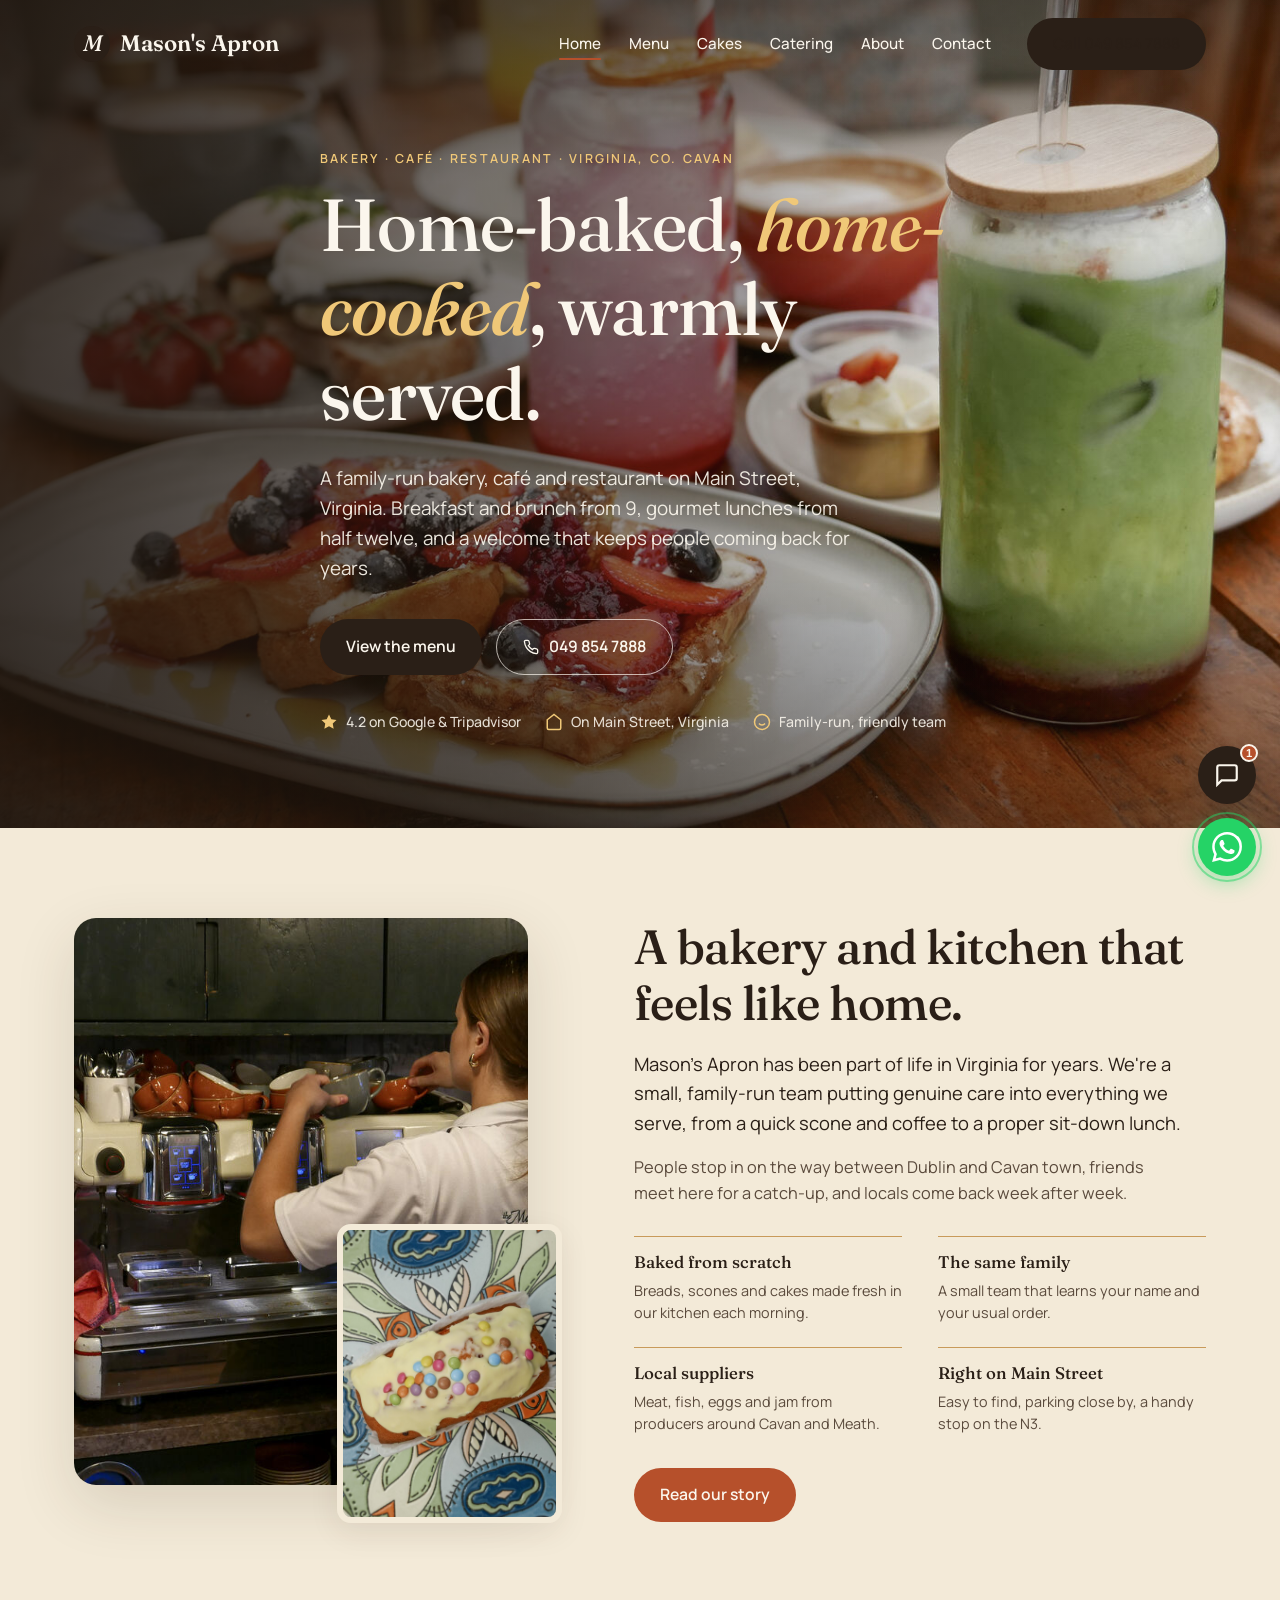
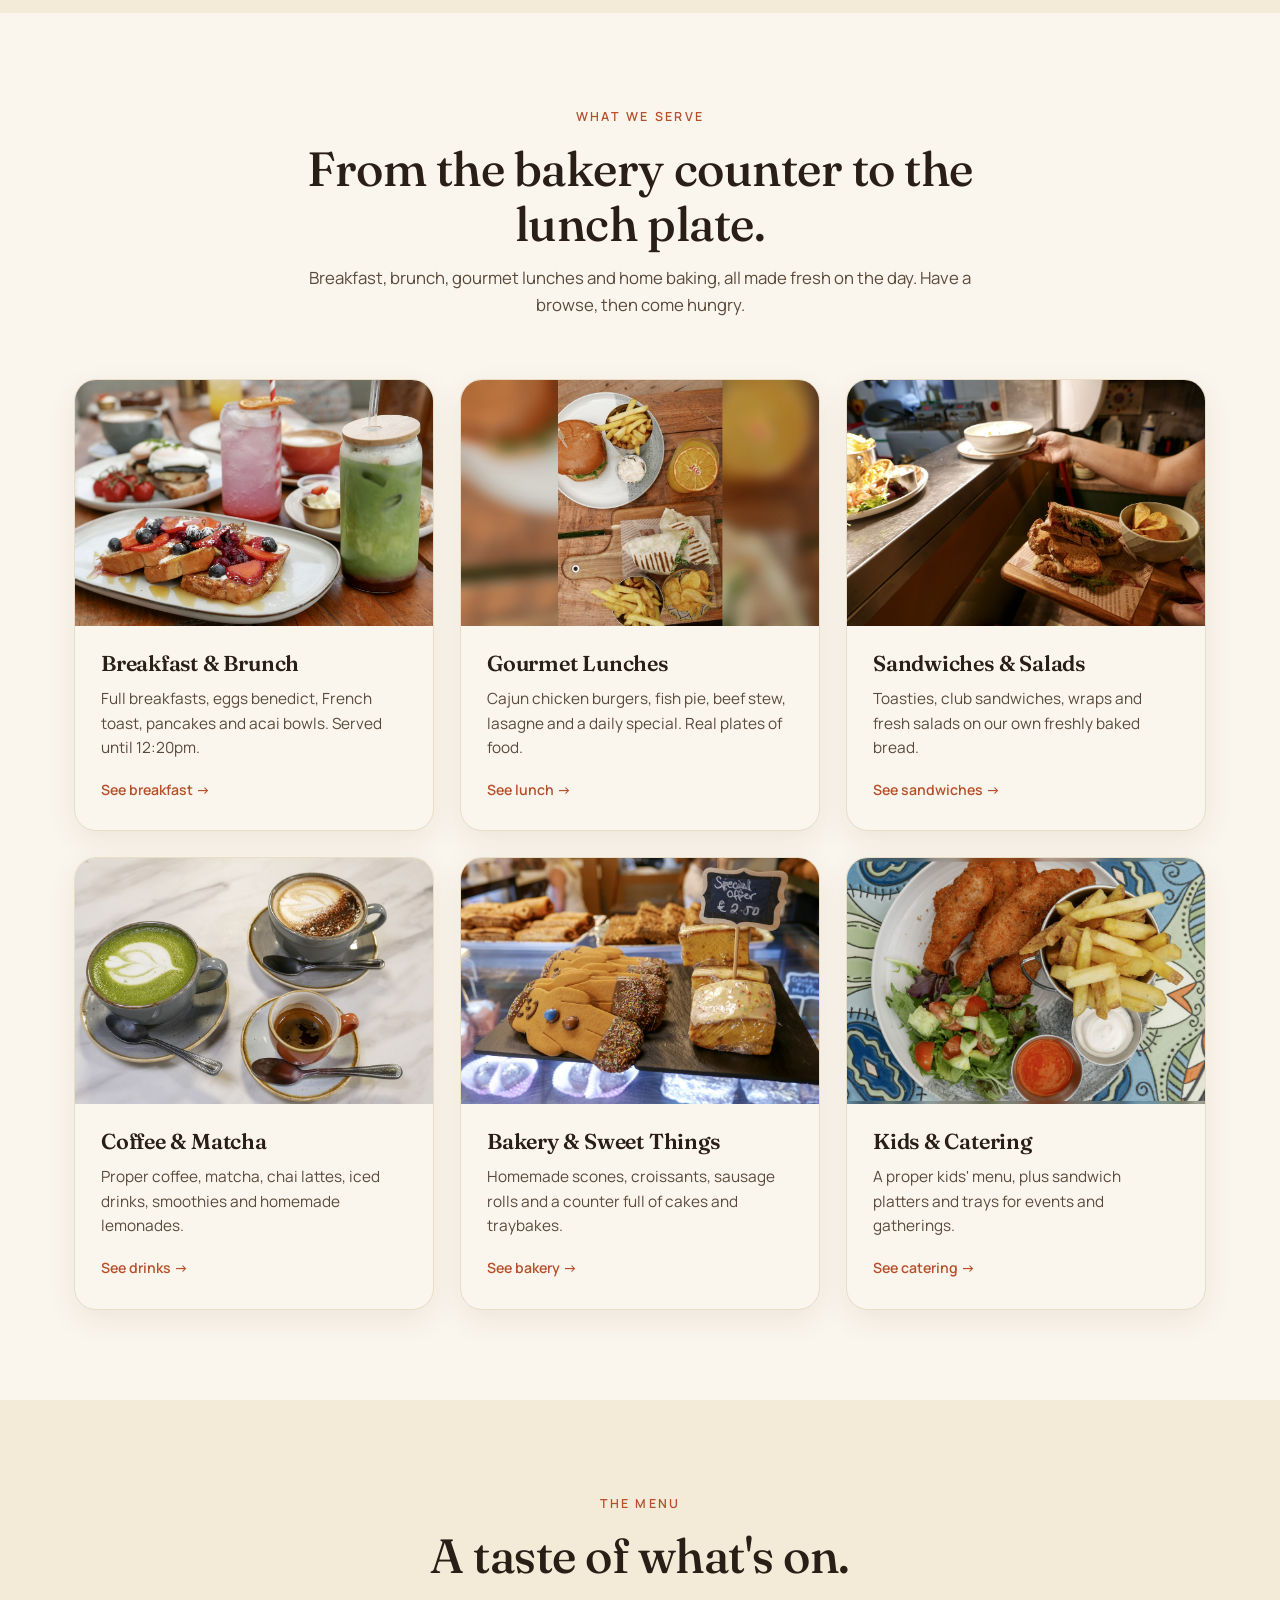
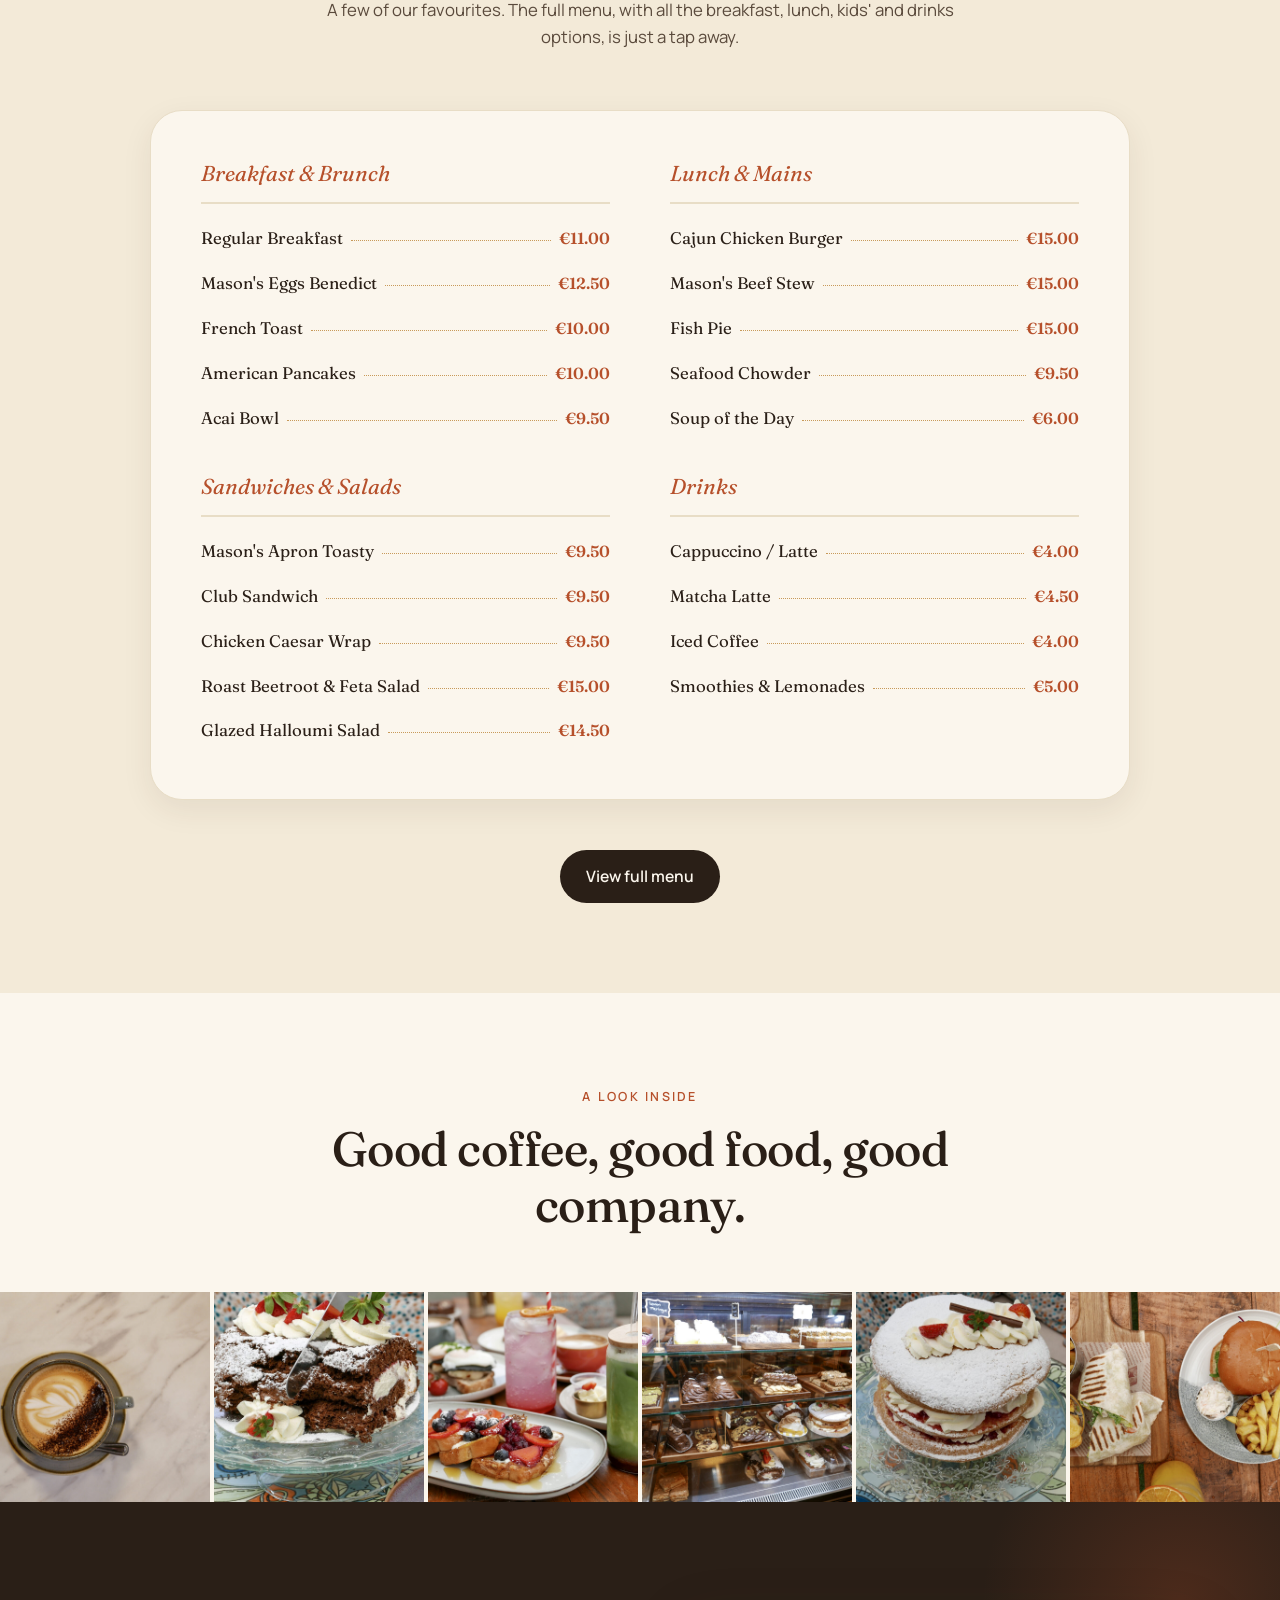
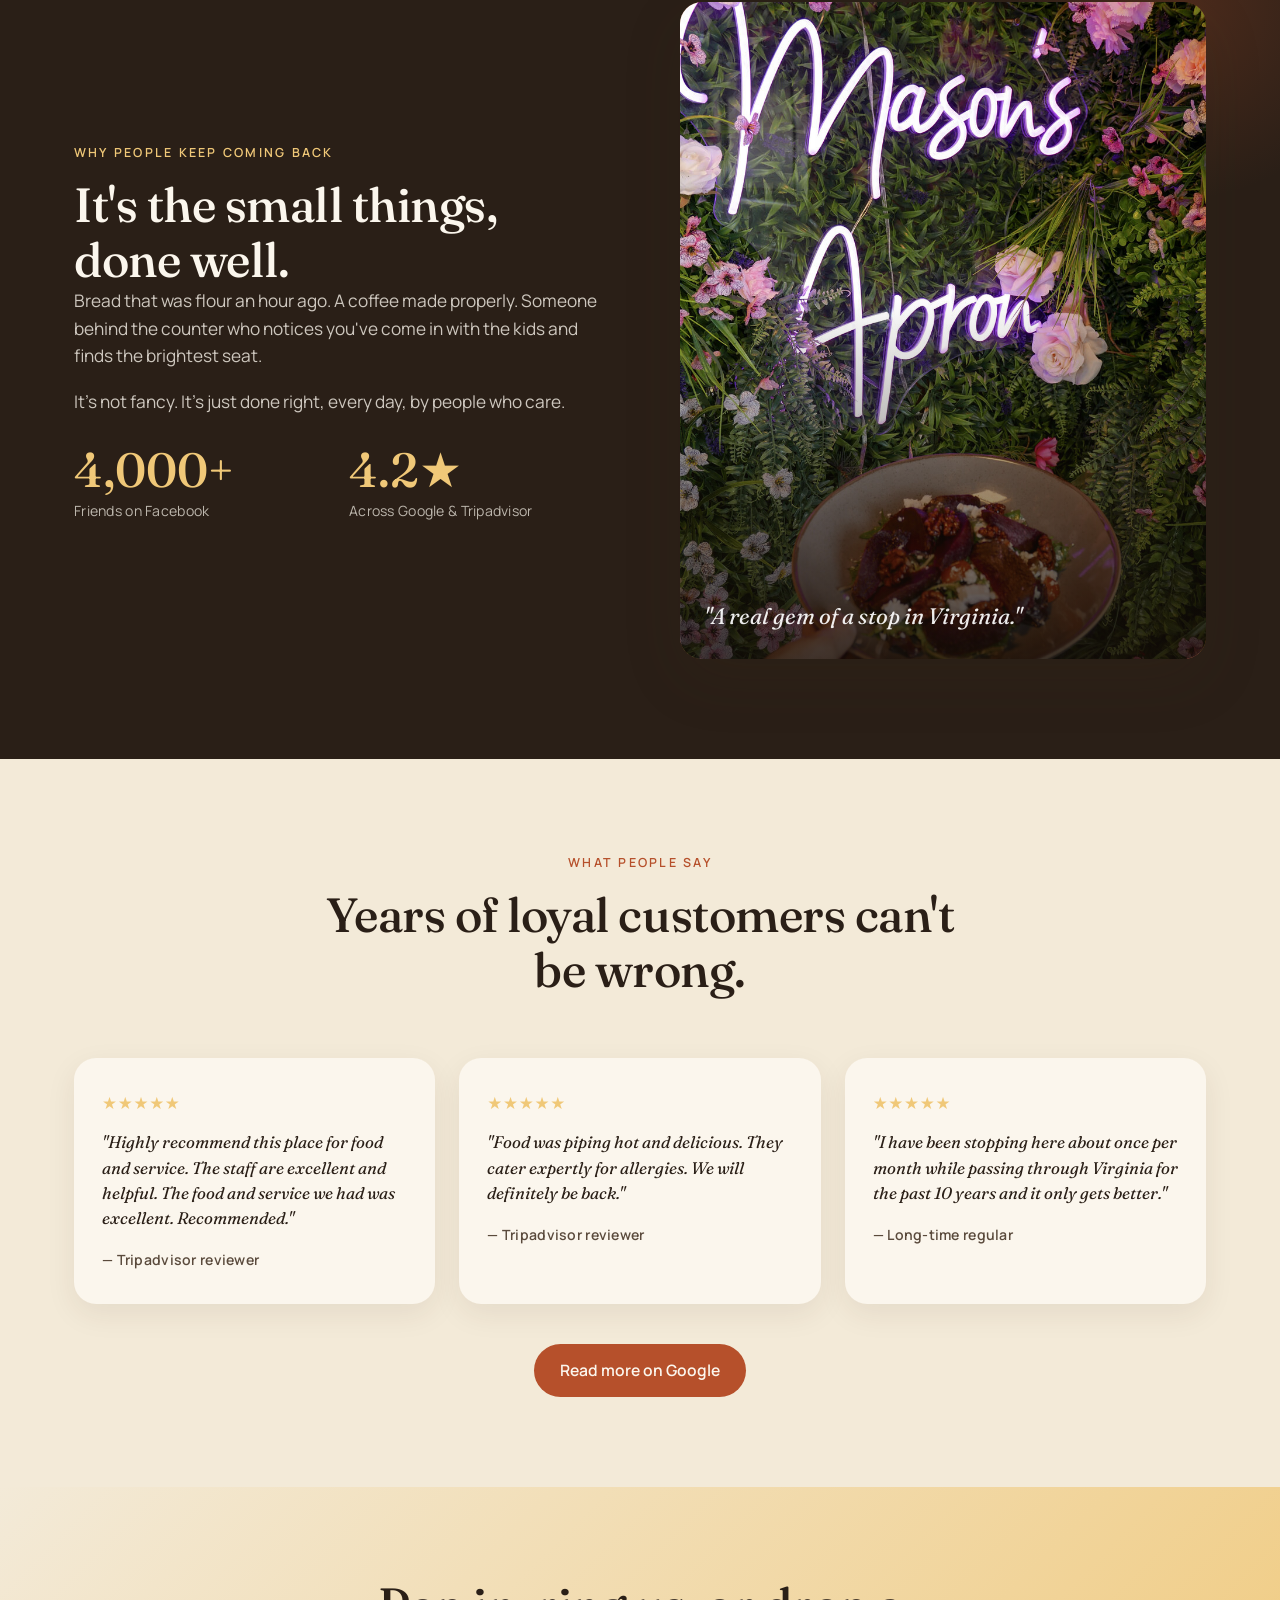
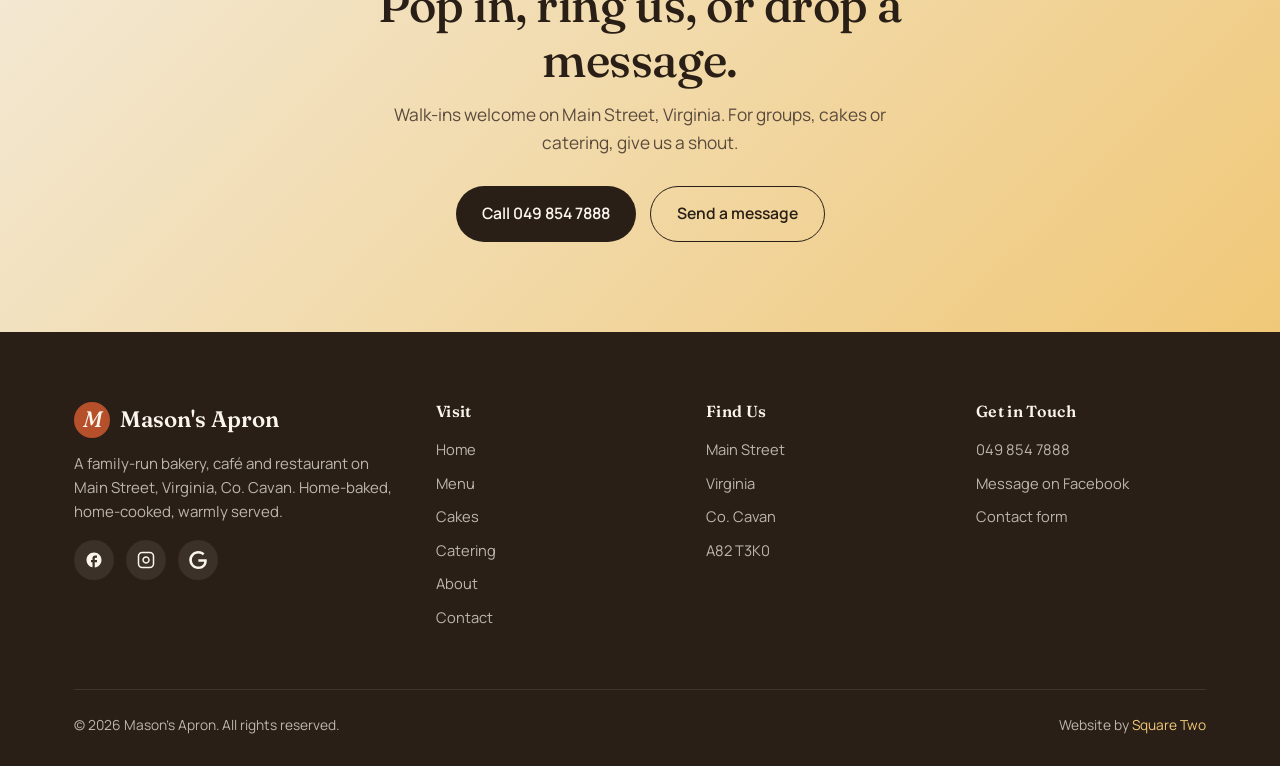
==== commit 61555416: "Show full meals on cards, use neon sign in story section" ====
--- a/index.html
+++ b/index.html
@@ -305,7 +305,7 @@
           </div>
         </div>
         <div class="story-visual" data-reveal>
-          <img src="/images/staff-apron.jpg" alt="A member of the Mason's Apron team behind the coffee machine">
+          <img src="/images/neon-sign.jpg" alt="The Mason's Apron neon sign on a flower wall">
           <span class="label">"A real gem of a stop in Virginia."</span>
         </div>
       </div>
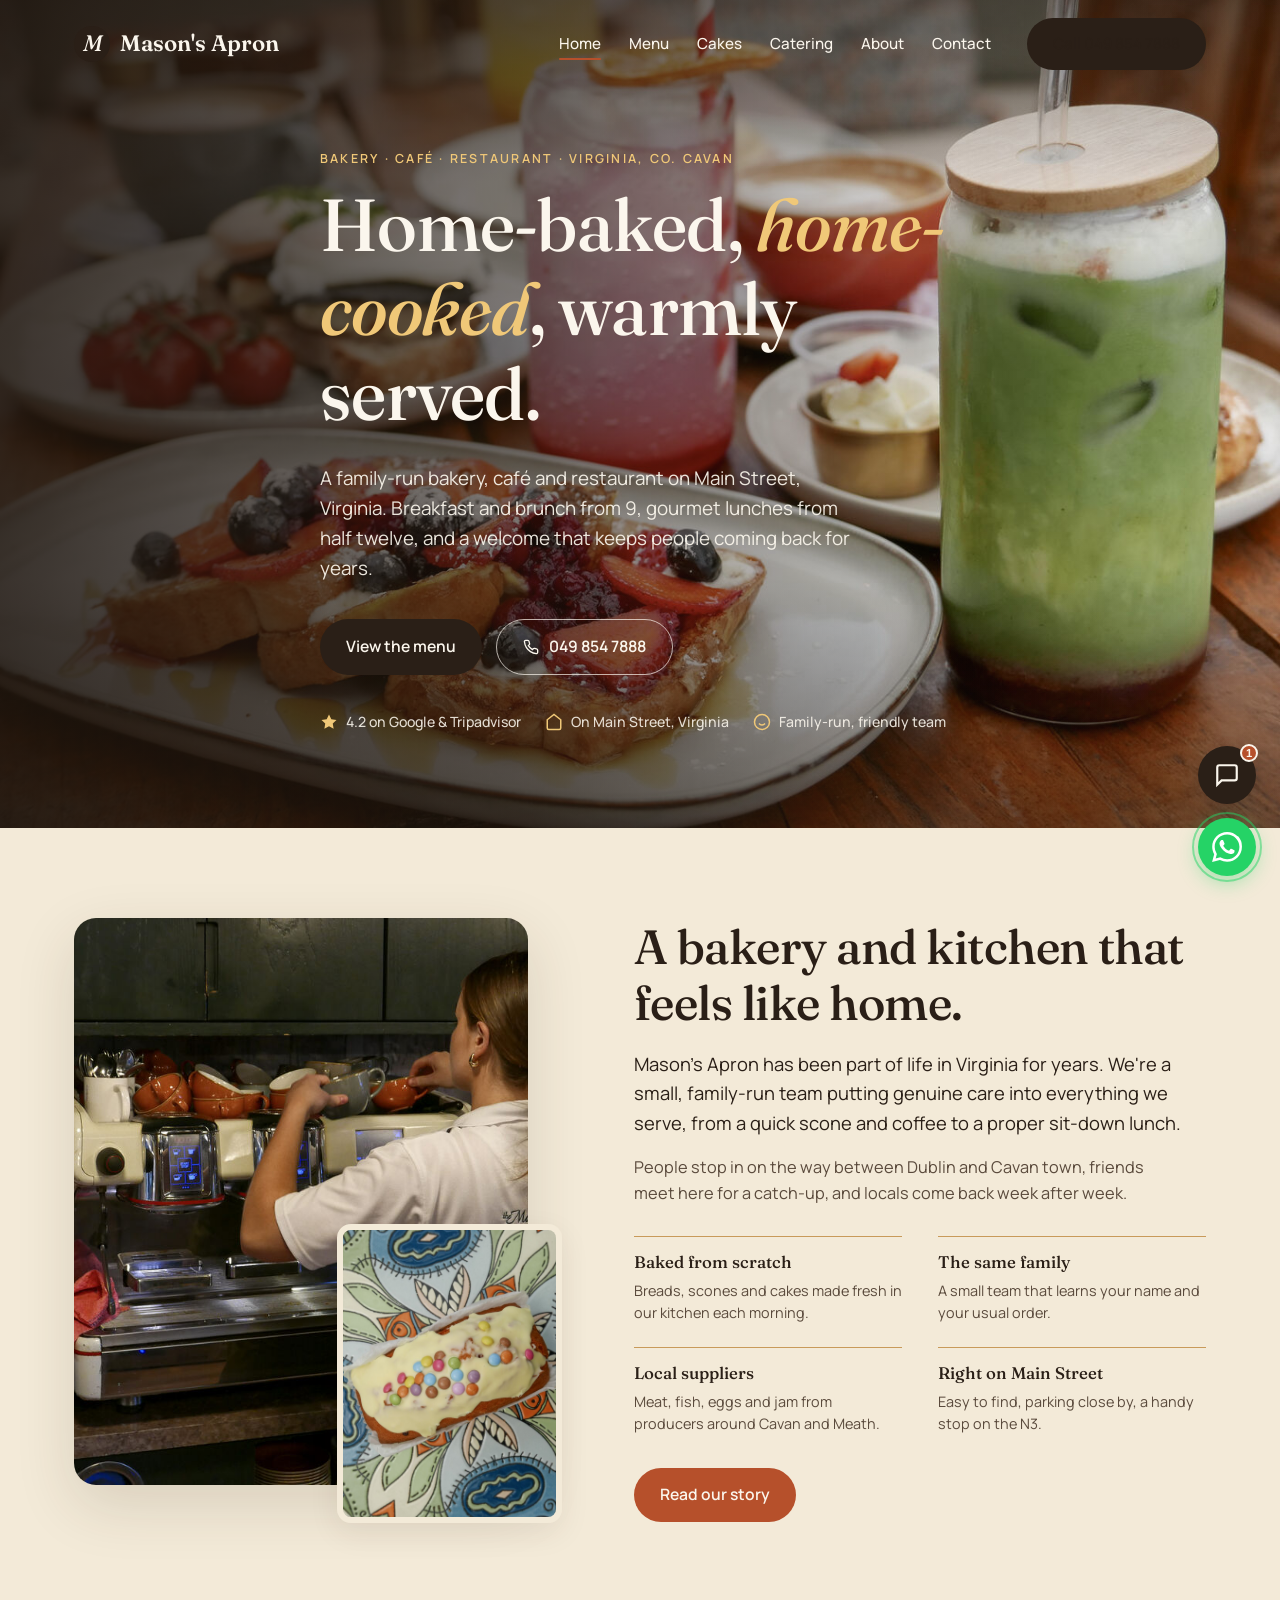
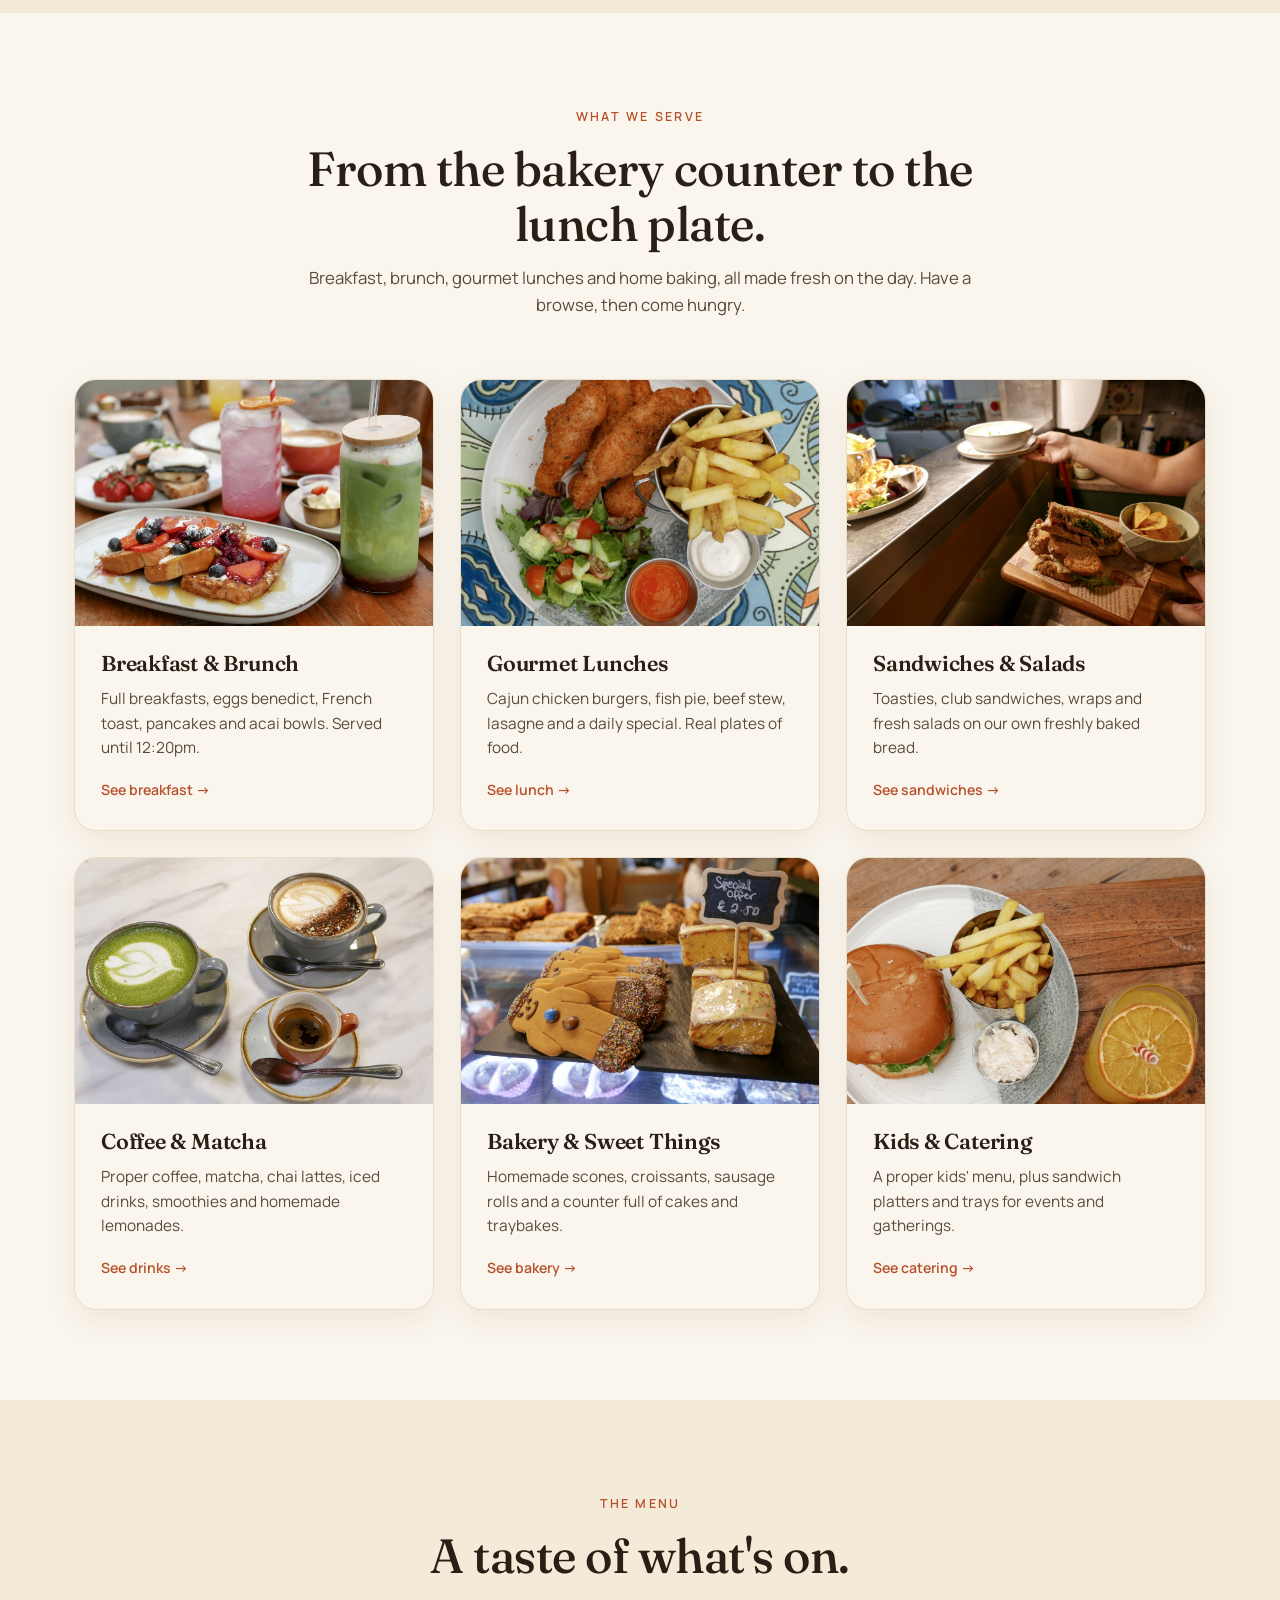
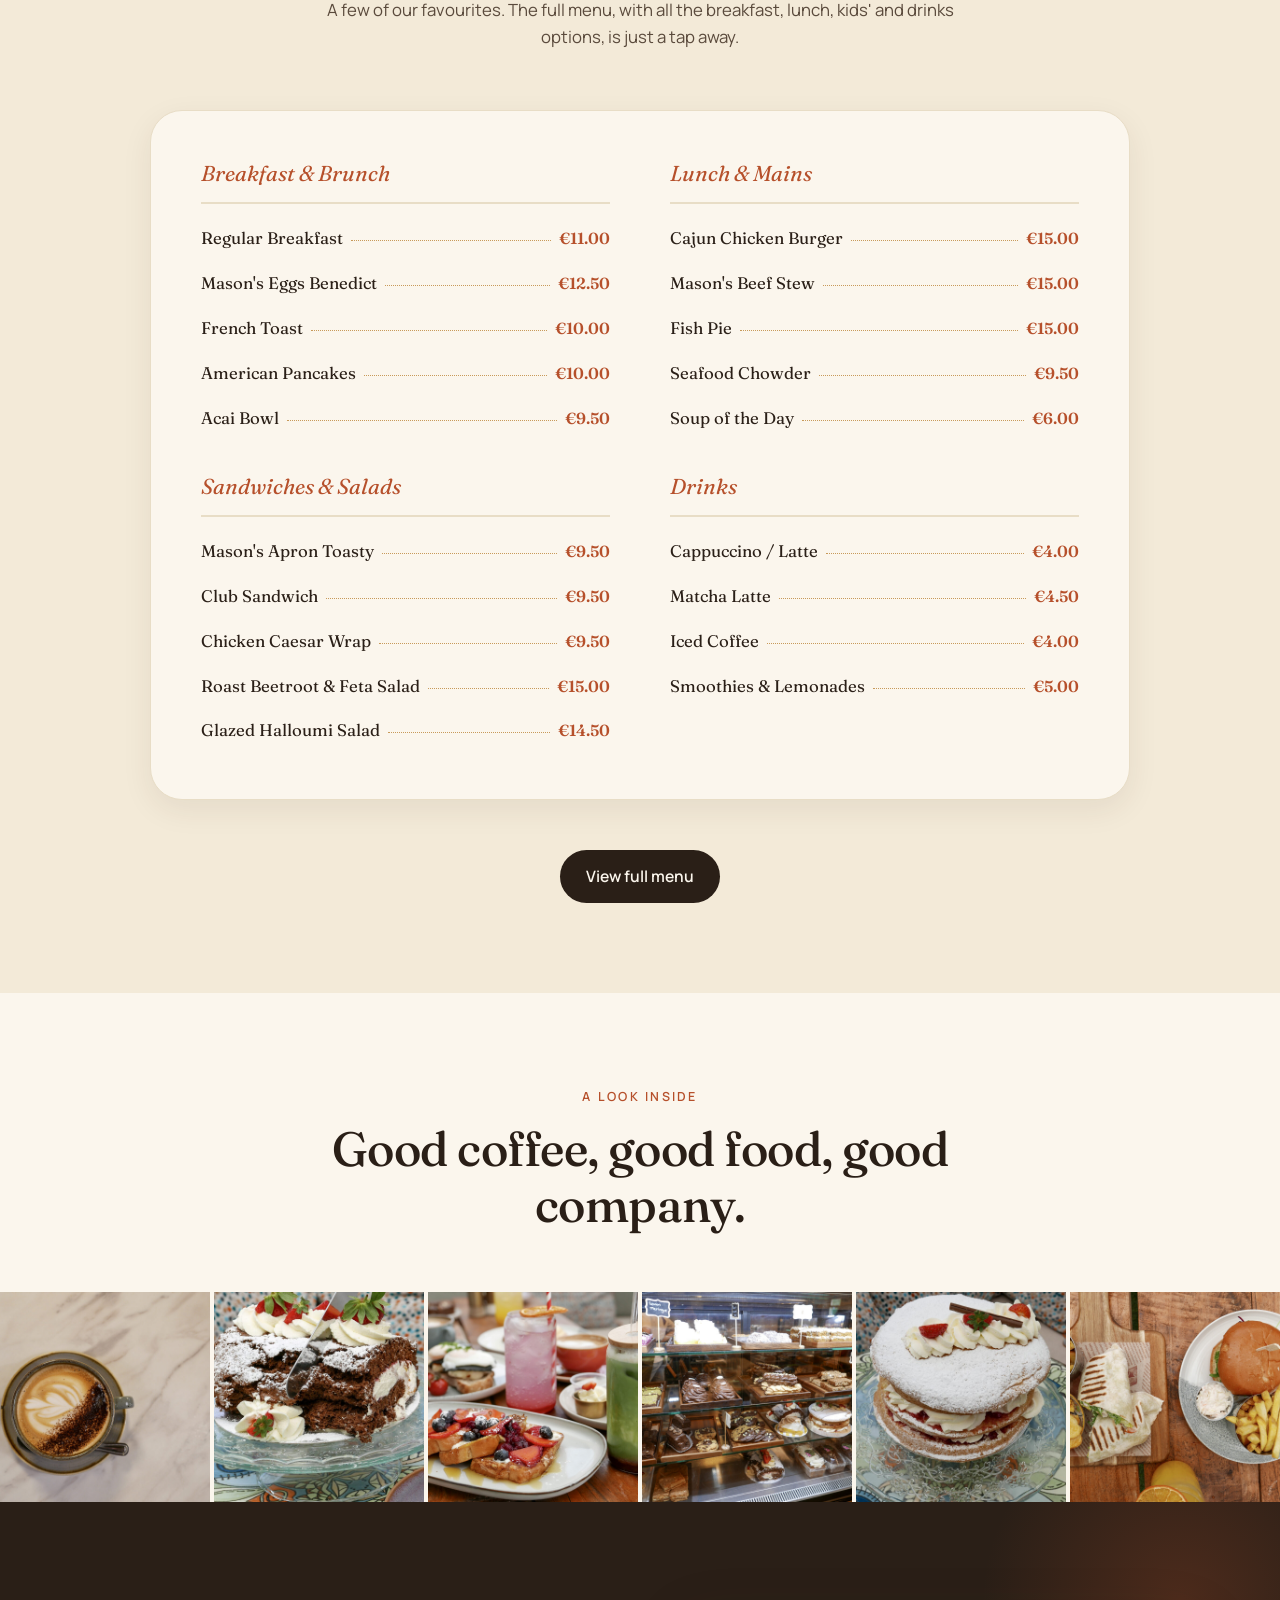
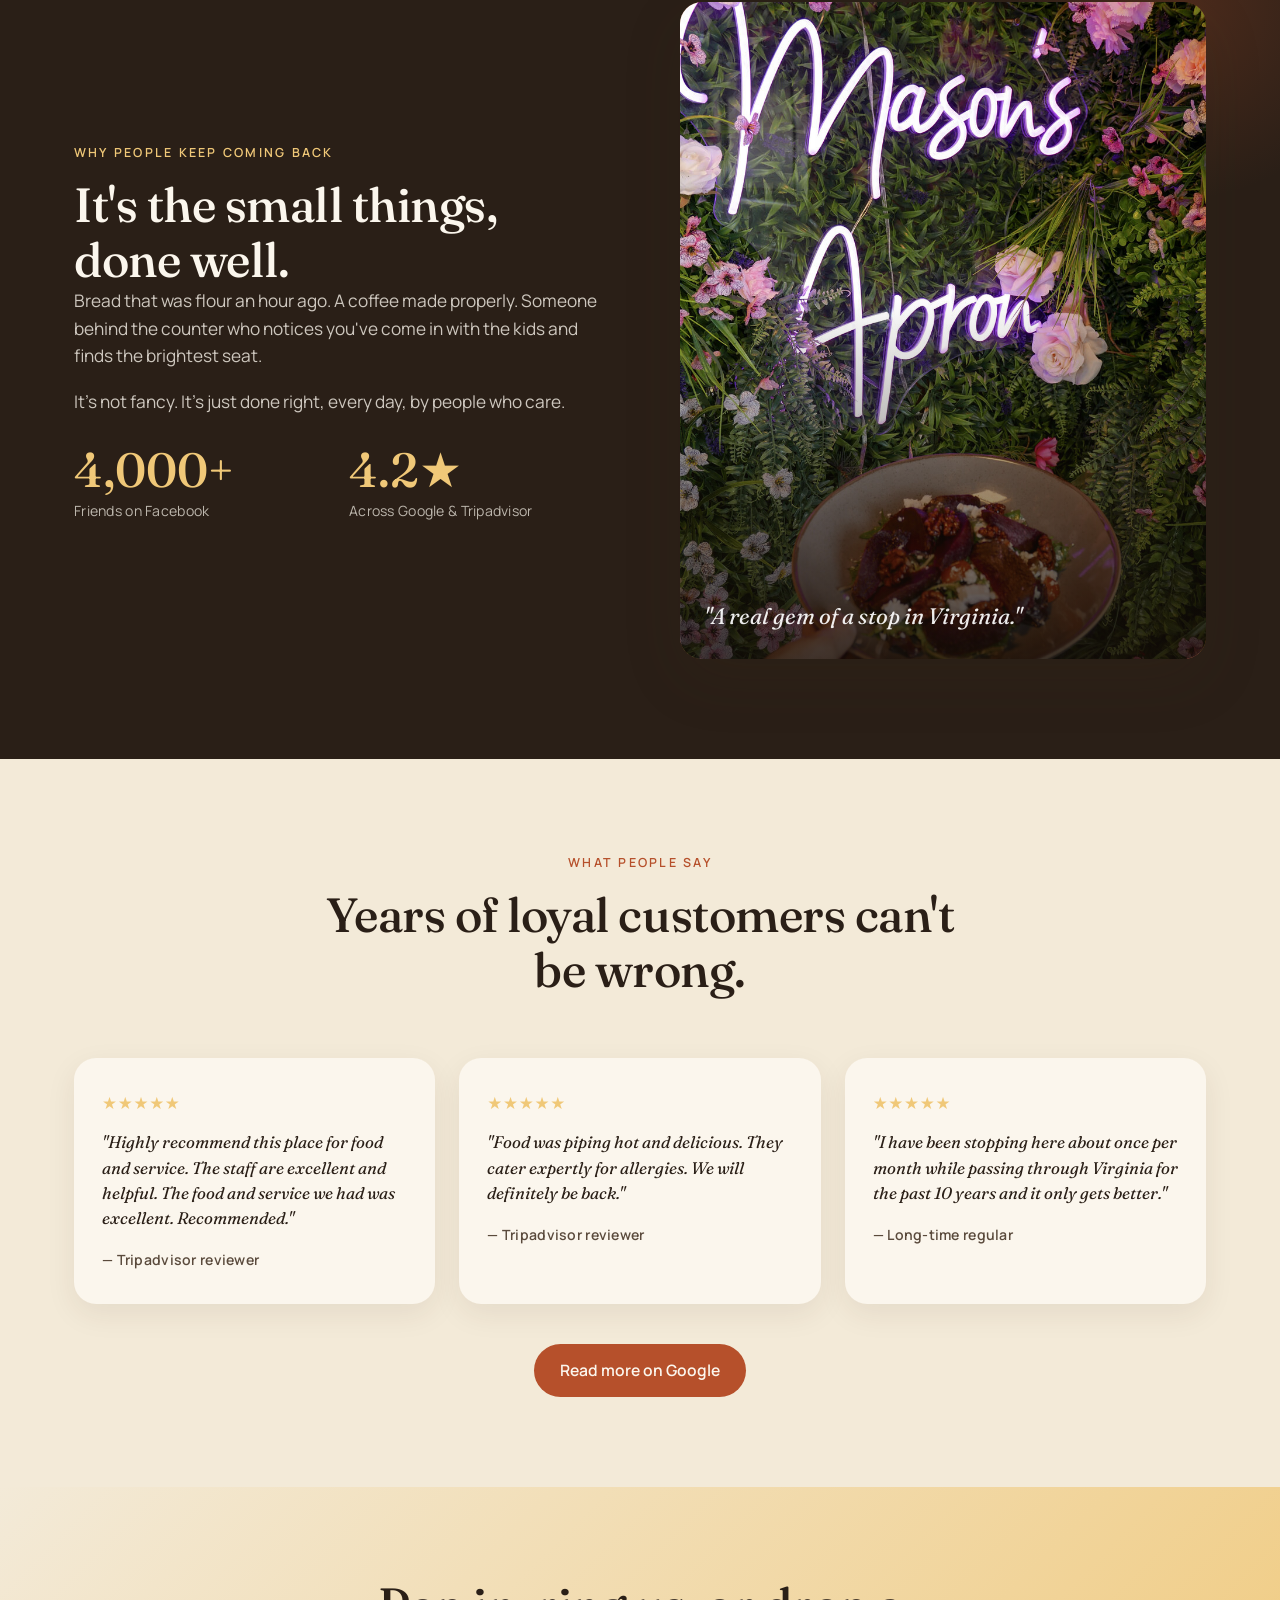
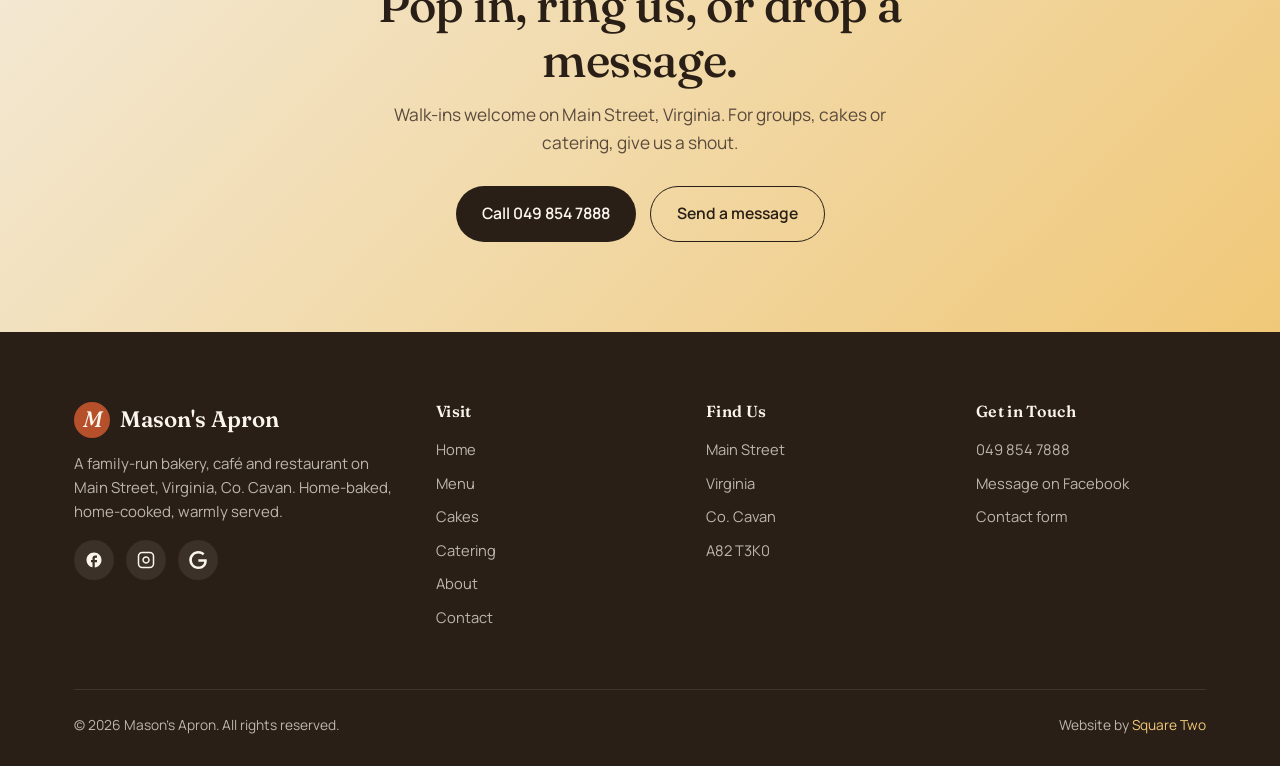
==== commit 57f9daec: "Swap and crop lunch/catering card photos to fill landscape" ====
--- a/index.html
+++ b/index.html
@@ -172,7 +172,7 @@
           </div>
         </a>
         <a href="/menu.html#lunch" class="cat-card" data-reveal>
-          <div class="cat-img"><img src="/images/lunch-gourmet.jpg" alt="Gourmet chicken burger and chips at Mason's Apron" loading="lazy"></div>
+          <div class="cat-img"><img src="/images/lunch-gourmet.jpg" alt="Chicken goujons, salad and chips at Mason's Apron" loading="lazy"></div>
           <div class="cat-body">
             <h3>Gourmet Lunches</h3>
             <p>Cajun chicken burgers, fish pie, beef stew, lasagne and a daily special. Real plates of food.</p>
@@ -204,7 +204,7 @@
           </div>
         </a>
         <a href="/catering.html" class="cat-card" data-reveal>
-          <div class="cat-img"><img src="/images/kids-catering.jpg" alt="Kids' chicken goujons and chips at Mason's Apron" loading="lazy"></div>
+          <div class="cat-img"><img src="/images/kids-catering.jpg" alt="Chicken burger, chips and coleslaw at Mason's Apron" loading="lazy"></div>
           <div class="cat-body">
             <h3>Kids &amp; Catering</h3>
             <p>A proper kids' menu, plus sandwich platters and trays for events and gatherings.</p>
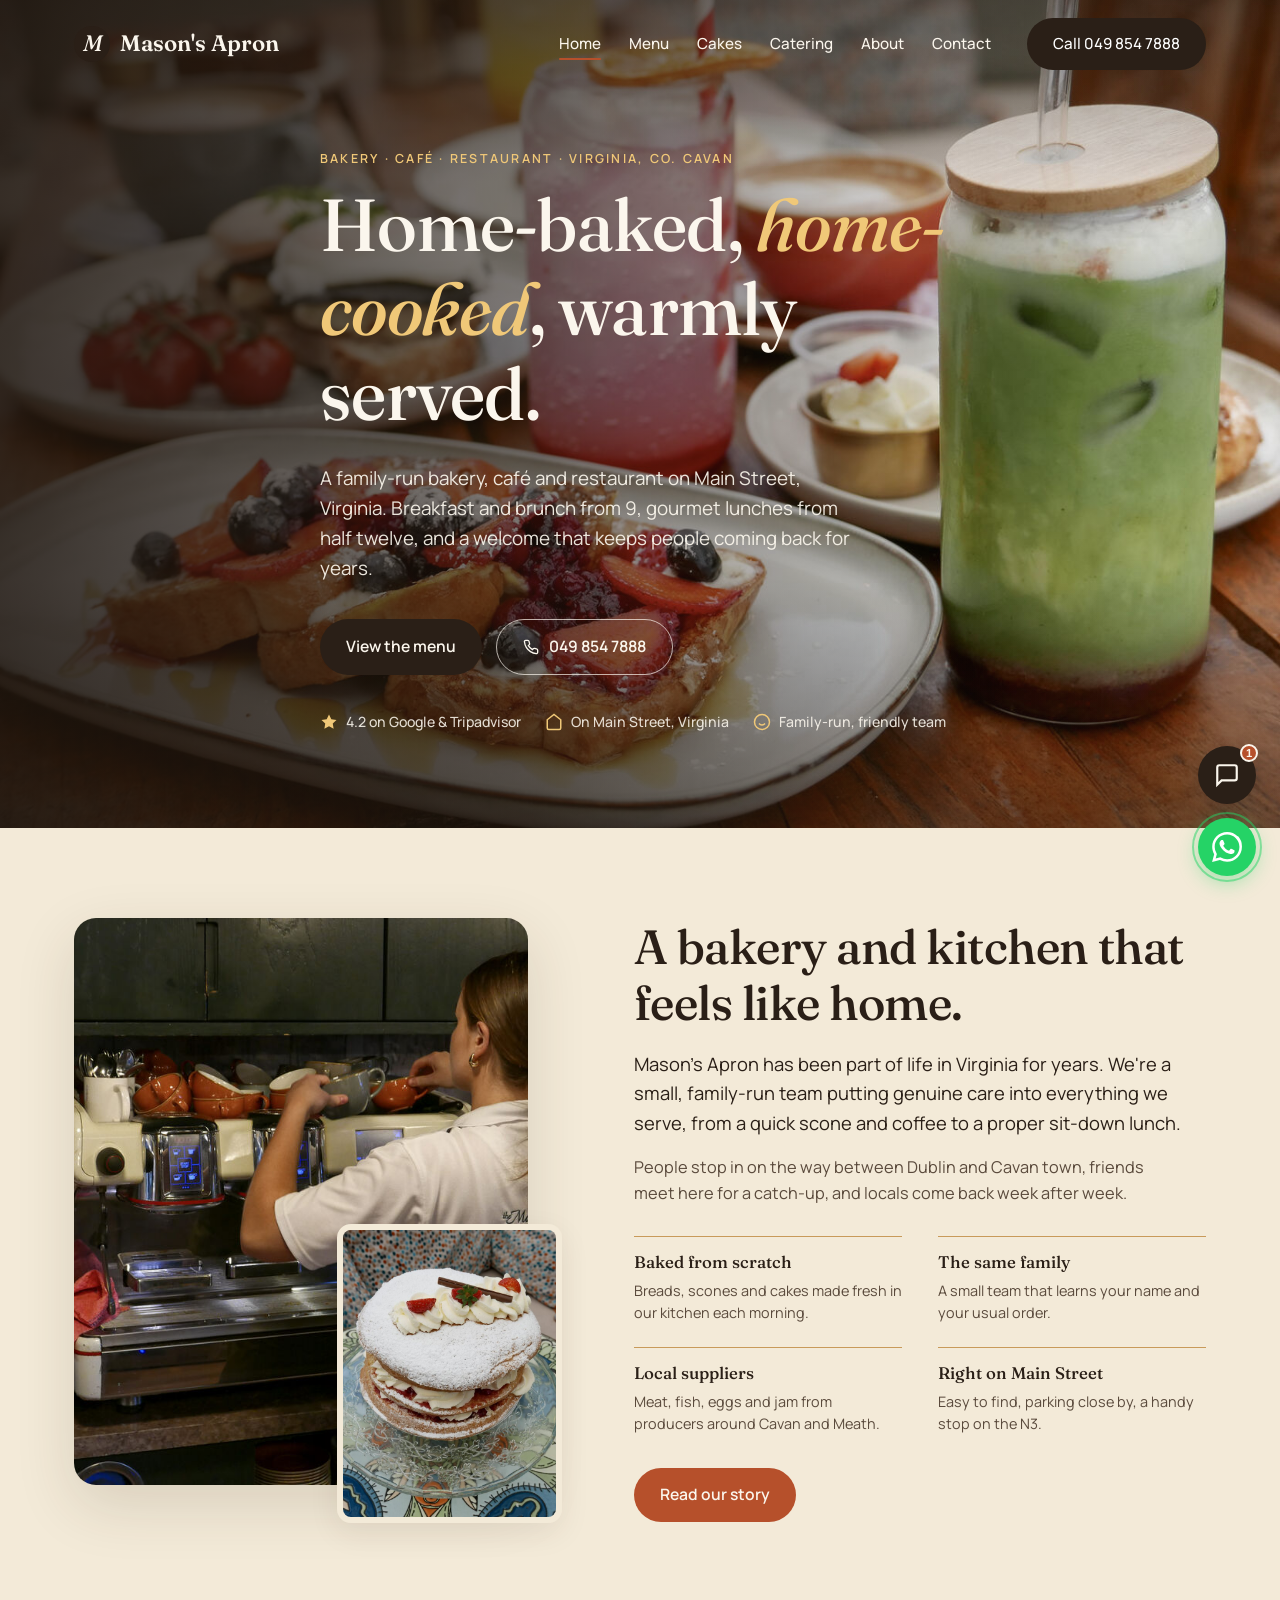
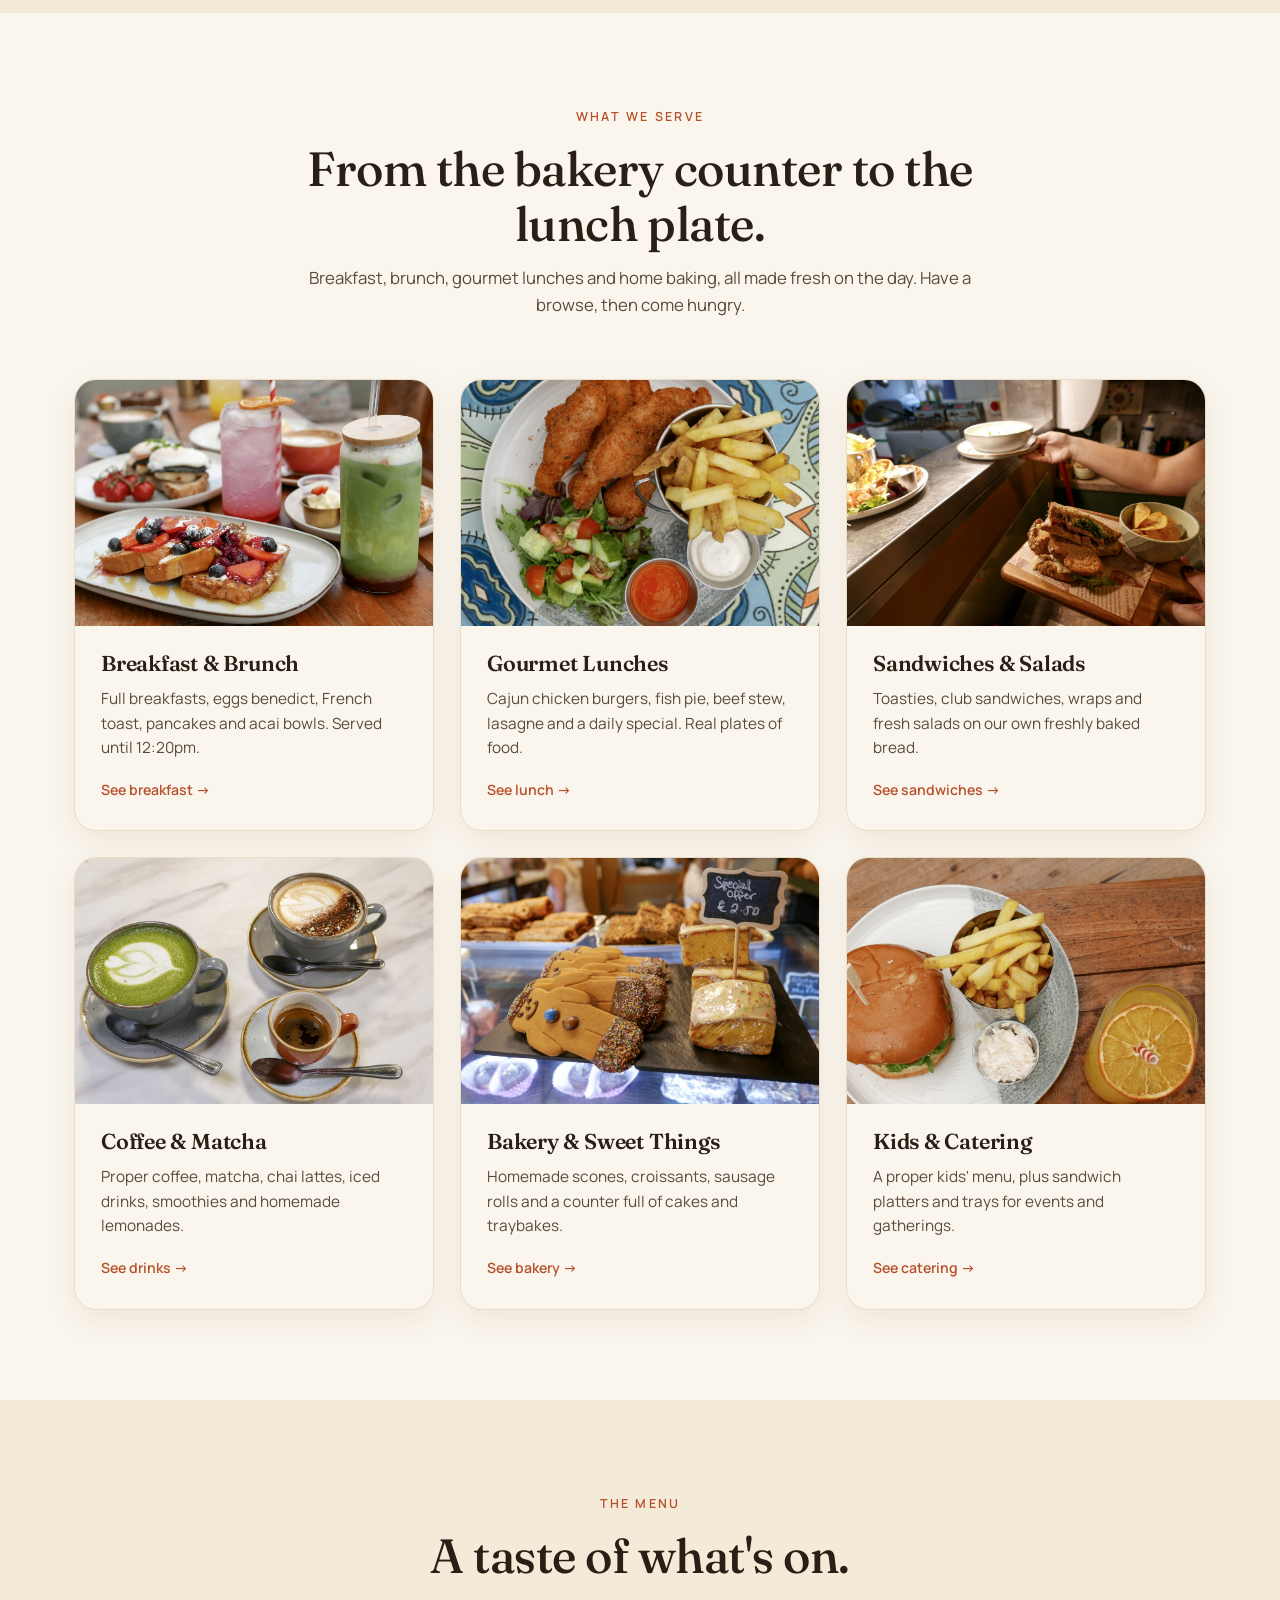
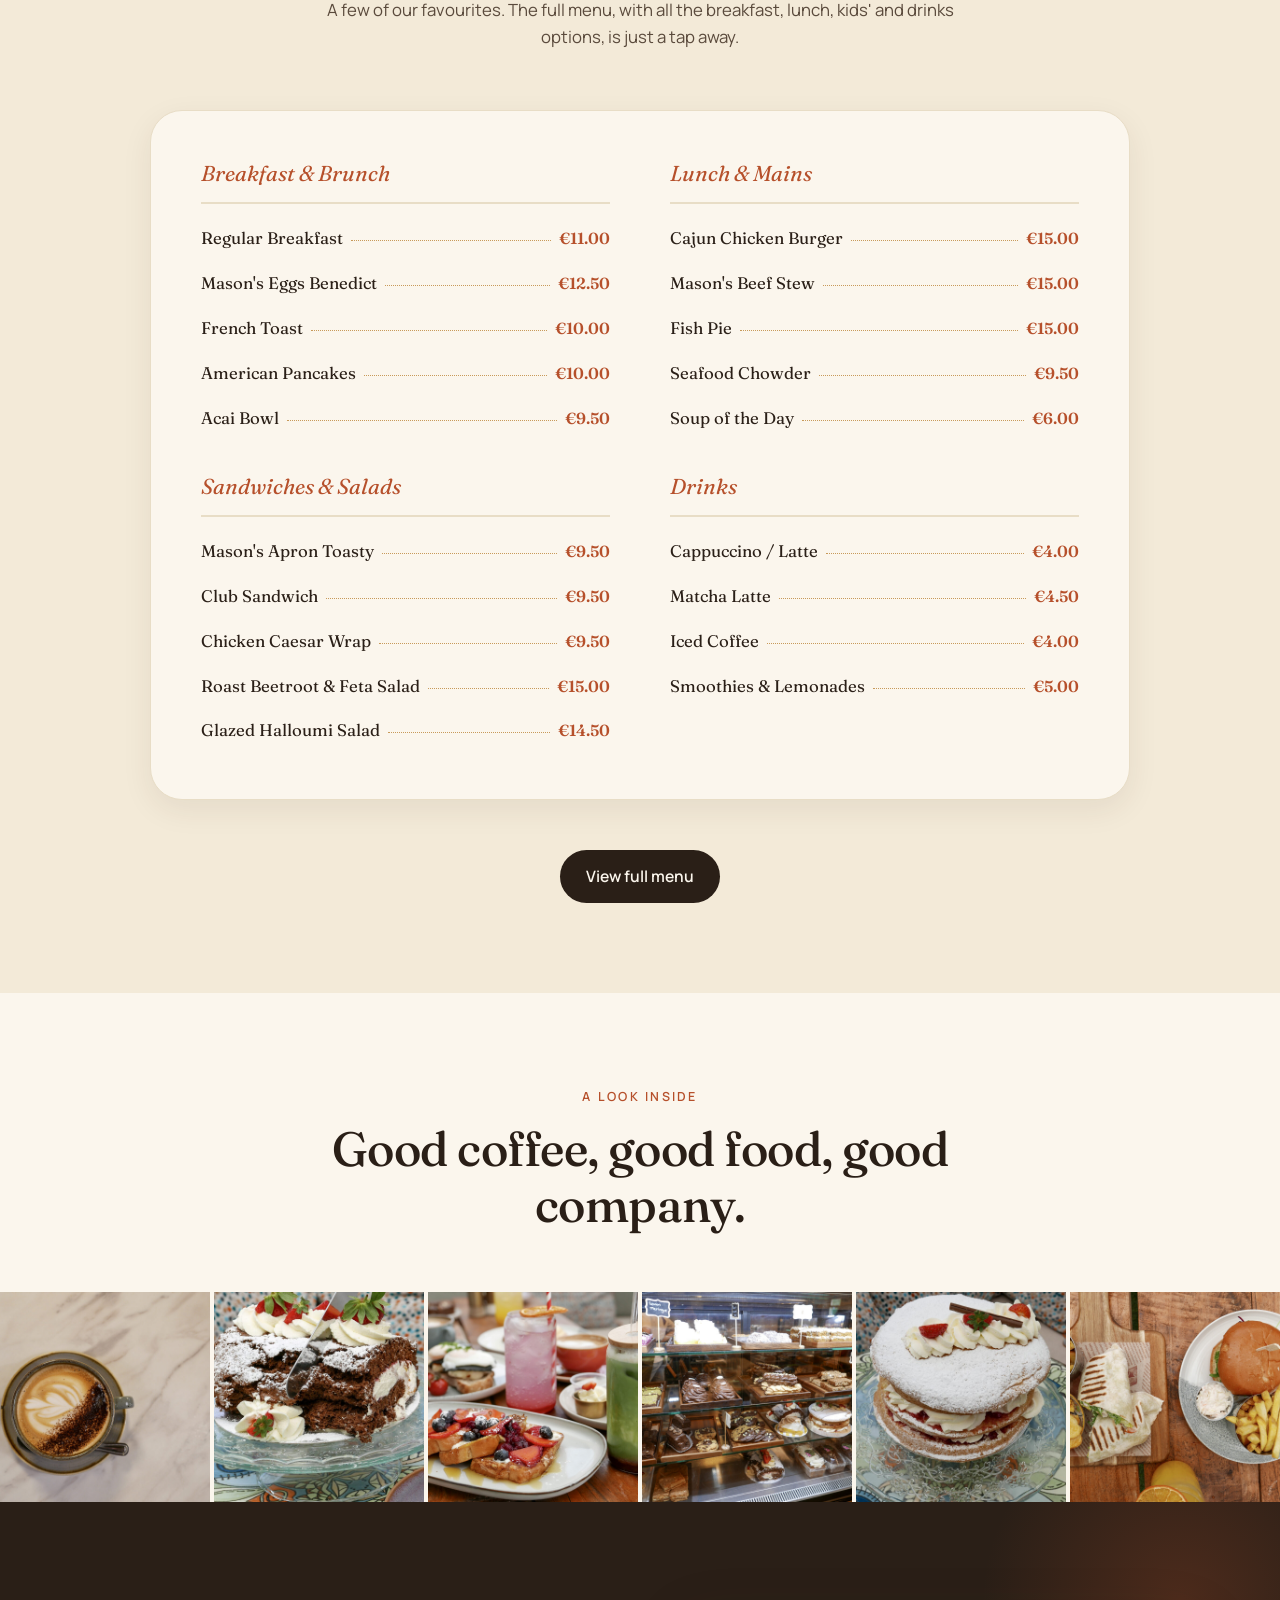
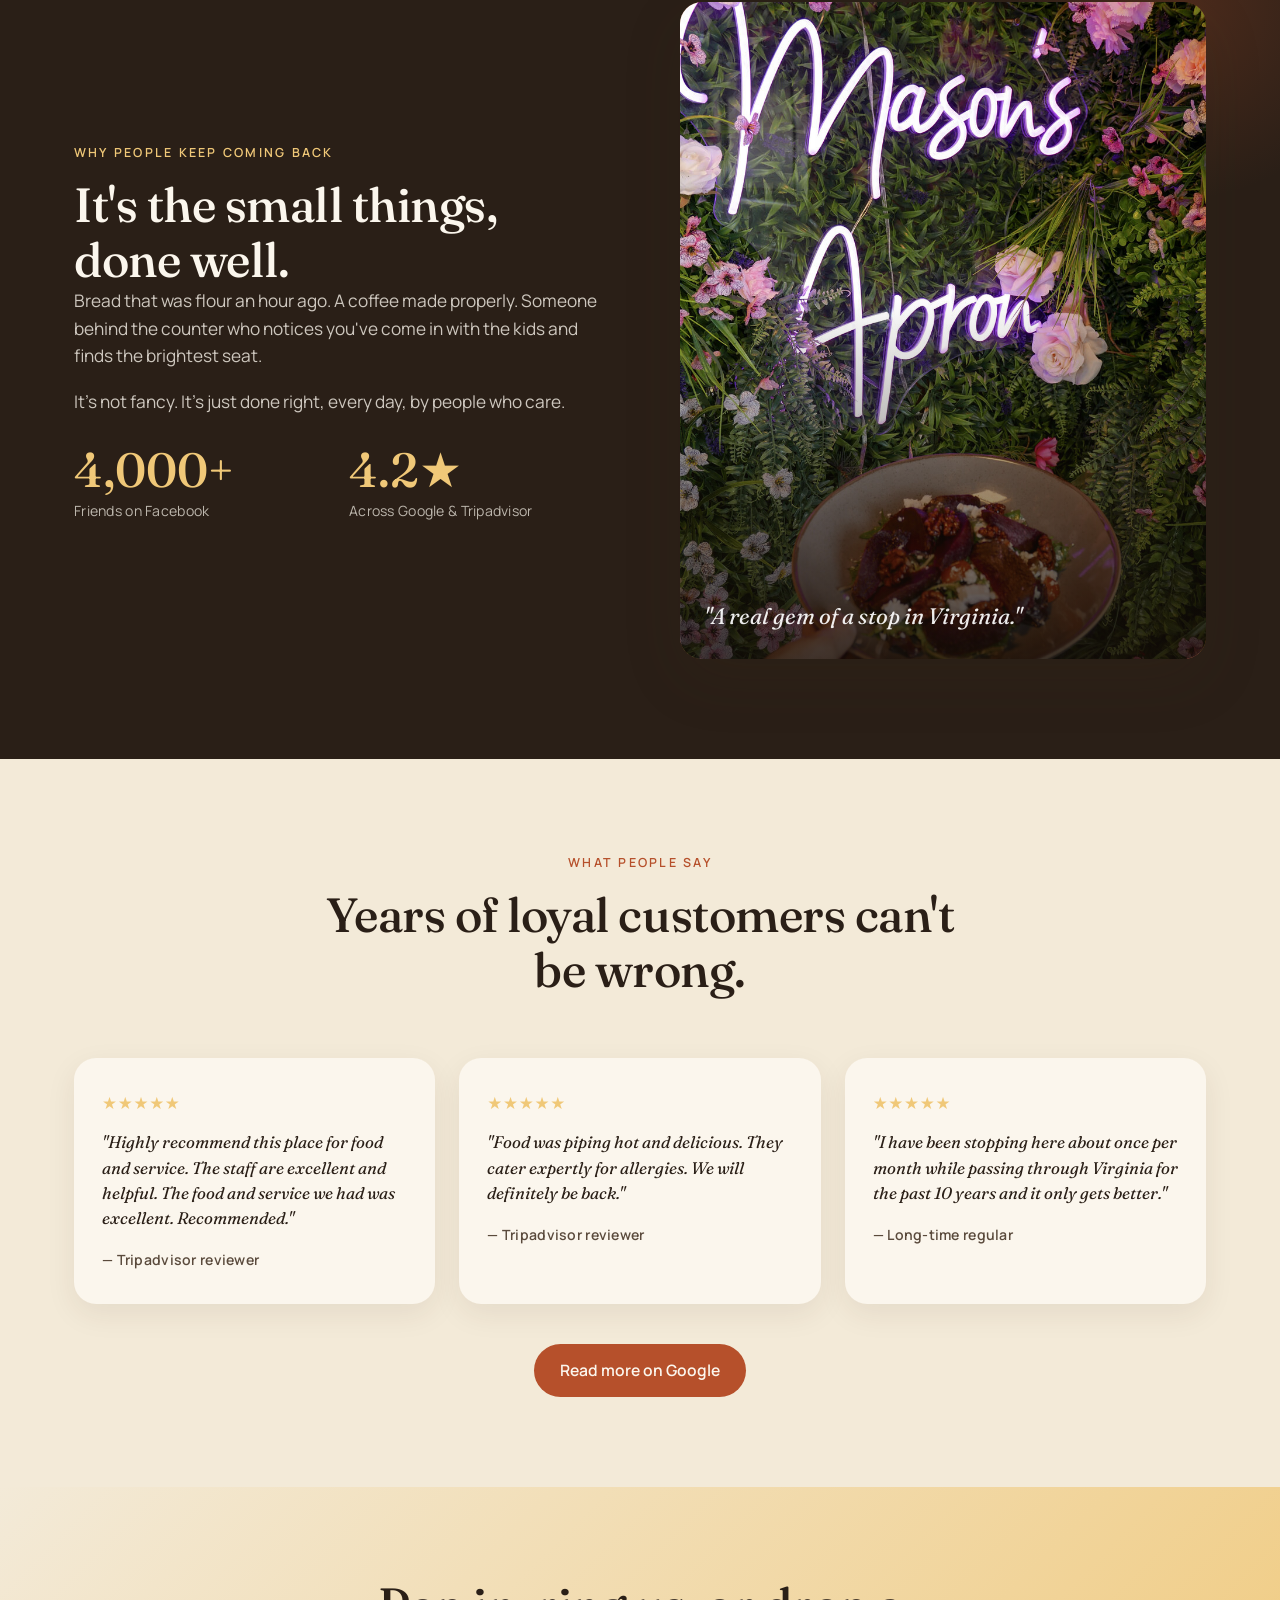
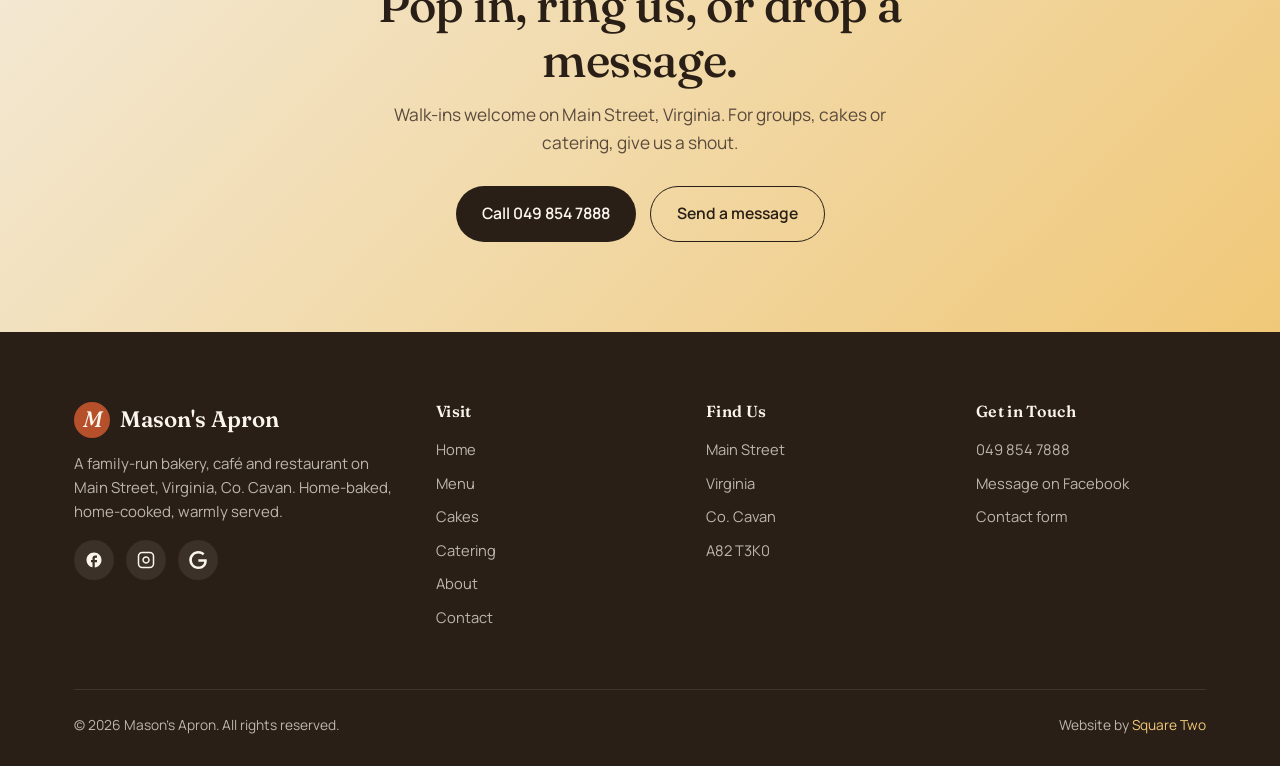
==== commit ecc6e9c9: "Use better cake photo in home story inset" ====
--- a/index.html
+++ b/index.html
@@ -120,7 +120,7 @@
             <img src="/images/barista.jpg" alt="A member of the Mason's Apron team making coffee behind the counter" loading="lazy">
           </figure>
           <figure class="sf-inset">
-            <img src="/images/napkin.jpg" alt="Mason's Apron branded napkin" loading="lazy">
+            <img src="/images/cake-feature.jpg" alt="Tall layered sponge cake with cream and strawberries at Mason's Apron" loading="lazy">
           </figure>
         </div>
 
--- a/styles.css
+++ b/styles.css
@@ -156,6 +156,7 @@
 }
 .nav-links a.btn.active::after { display: none; }
 .nav-cta { margin-left: 8px; }
+.btn-primary.nav-cta, .btn-primary.nav-cta:hover { color: #ffffff; }
 
 .hamburger {
   display: none;
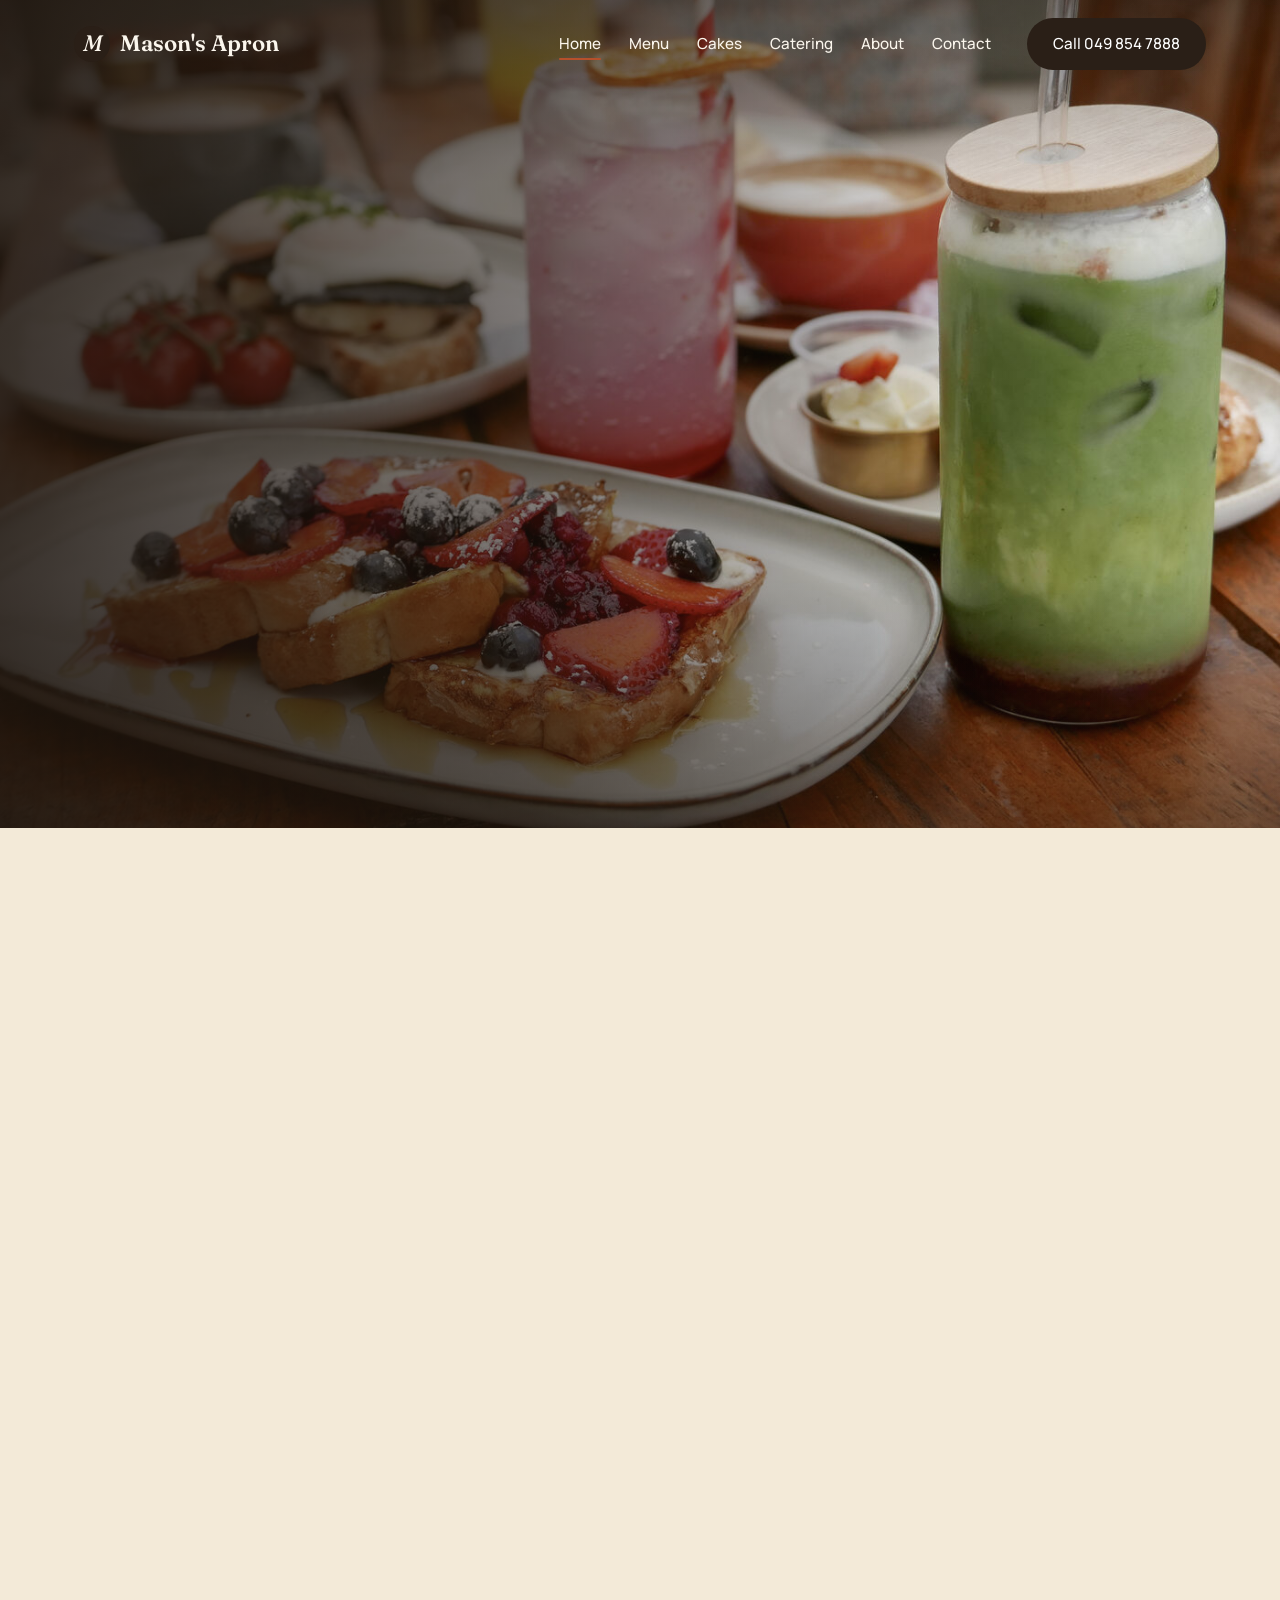
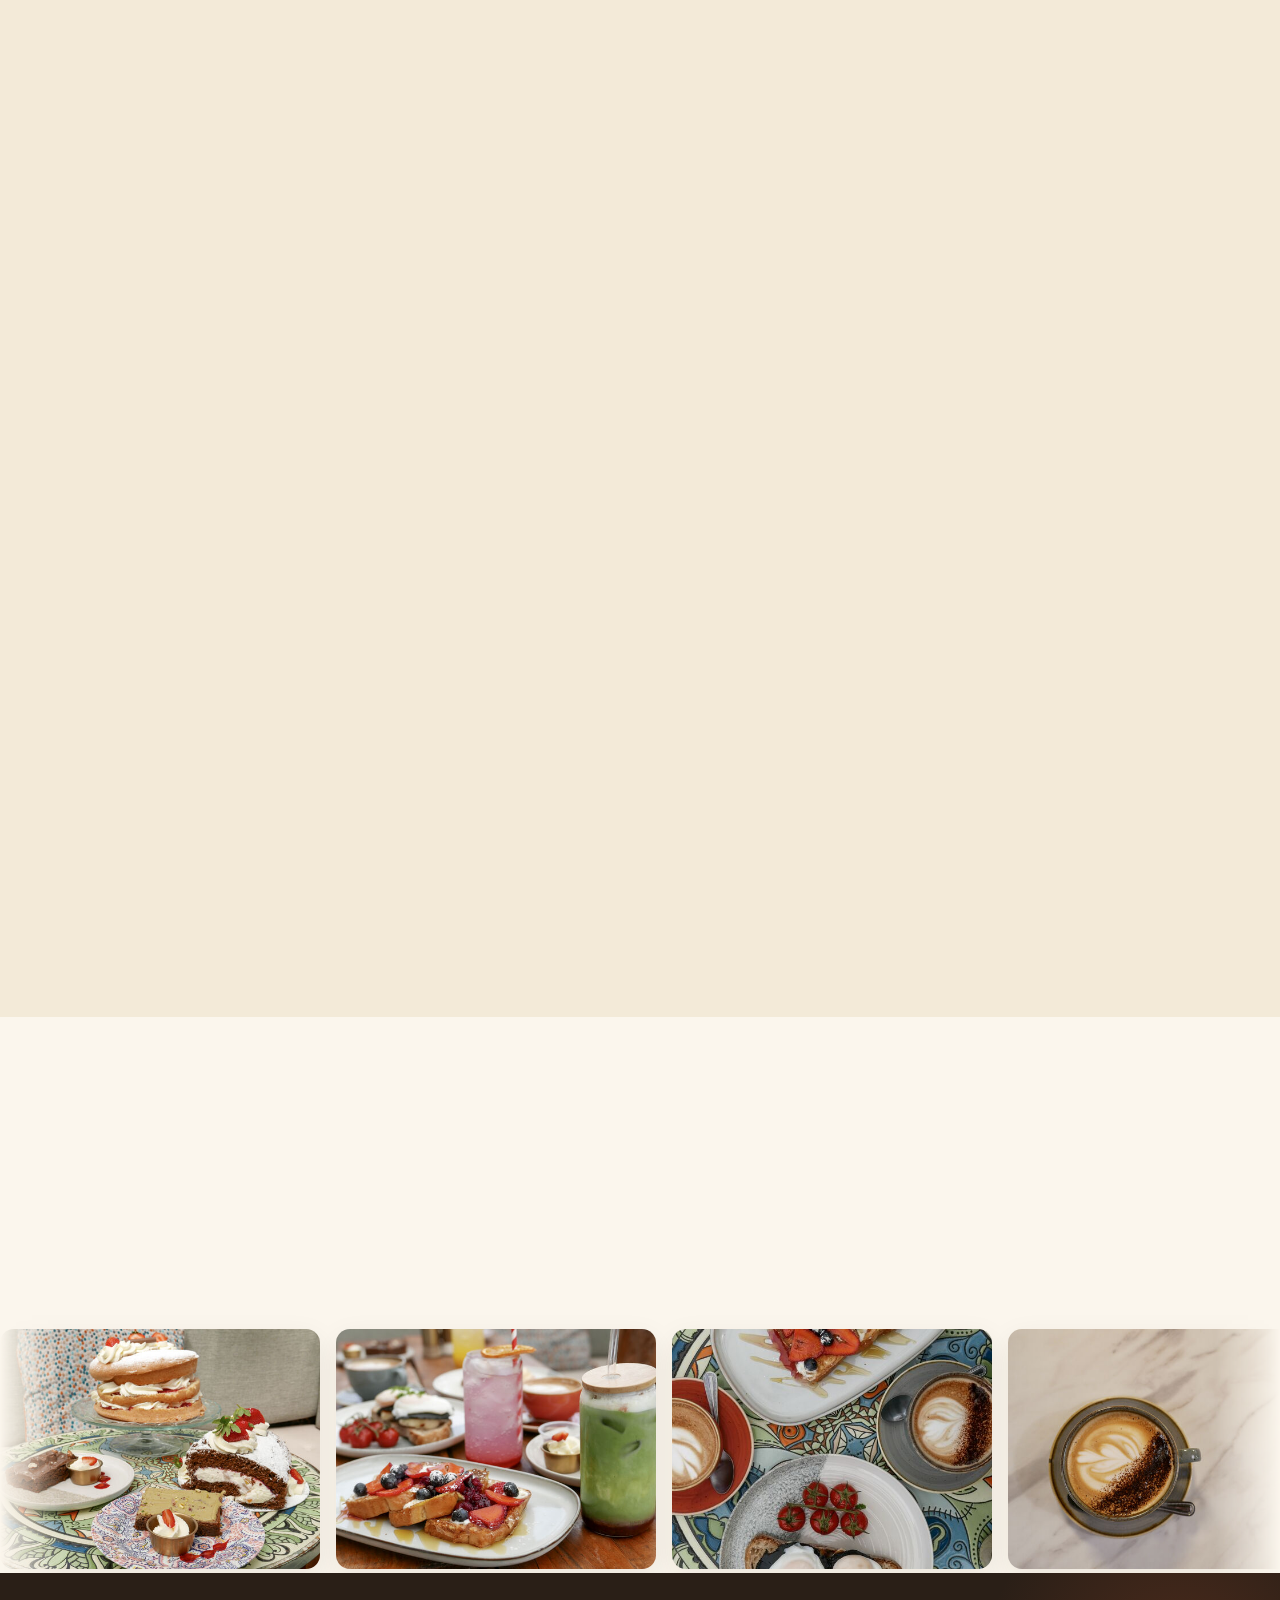
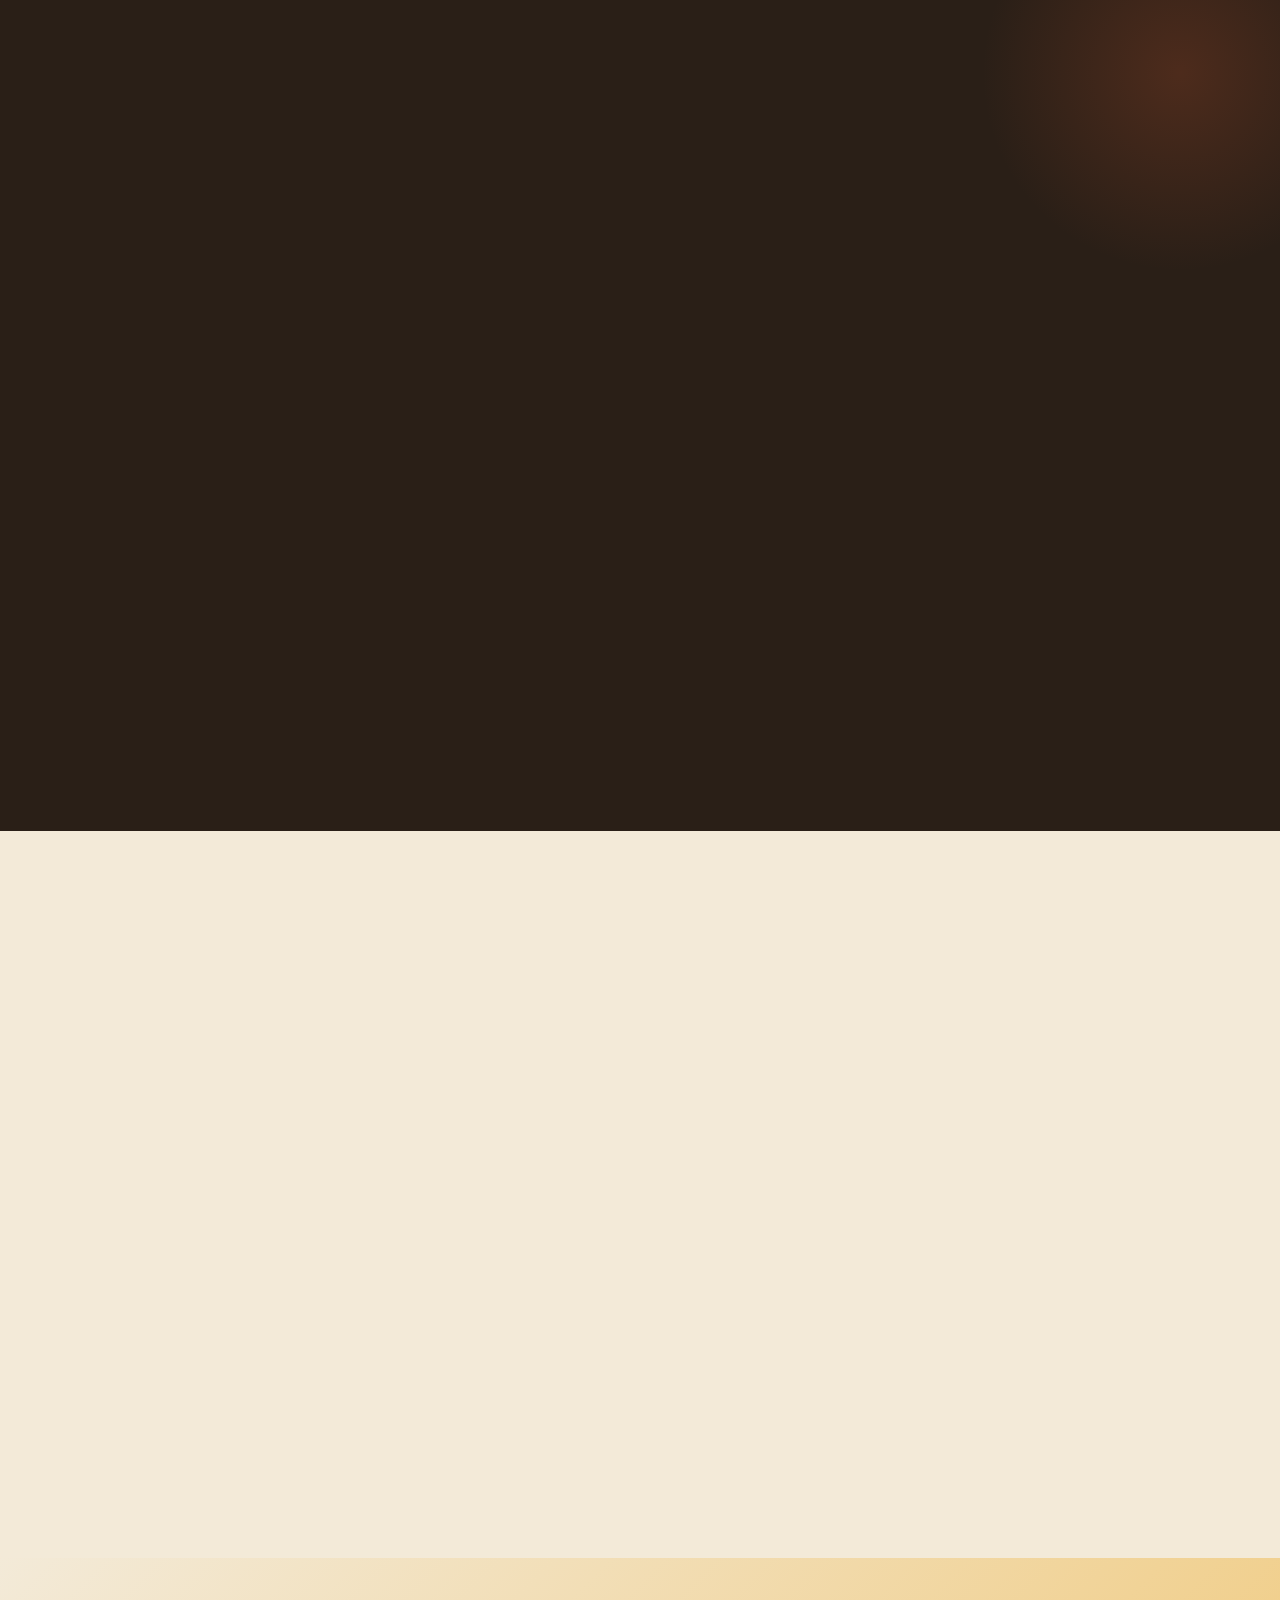
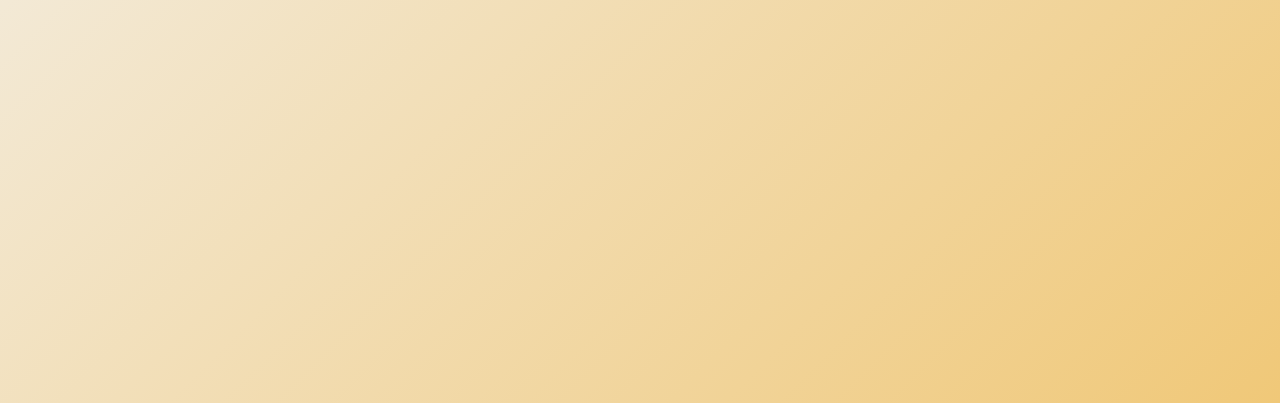
==== commit 60243e46: "Apply client feedback: update coffee prices, remove tuna & €2 tea/coffee add-on from catering, 'sinc" ====
--- a/index.html
+++ b/index.html
@@ -126,8 +126,8 @@
 
         <div class="sf-body" data-reveal>
           <h2>A bakery and kitchen that feels like home.</h2>
-          <p class="sf-lead">Mason's Apron has been part of life in Virginia for years. We're a small, family-run team putting genuine care into everything we serve, from a quick scone and coffee to a proper sit-down lunch.</p>
-          <p>People stop in on the way between Dublin and Cavan town, friends meet here for a catch-up, and locals come back week after week.</p>
+          <p class="sf-lead">Mason's Apron has been part of life in Virginia since 2013. We're a small, family-run team putting genuine care into everything we serve, from a quick scone and coffee to a proper sit-down lunch.</p>
+          <p>People stop in from all over, on the road between Dublin and Donegal, friends meet here for a catch-up, and locals come back week after week.</p>
 
           <dl class="sf-facts">
             <div class="sf-fact">
@@ -144,7 +144,7 @@
             </div>
             <div class="sf-fact">
               <dt>Right on Main Street</dt>
-              <dd>Easy to find, parking close by, a handy stop on the N3.</dd>
+              <dd>Easy to find, with free customer parking at the back, a handy stop on the N3.</dd>
             </div>
           </dl>
 
@@ -274,13 +274,38 @@
         <h2>Good coffee, good food, good company.</h2>
       </div>
     </div>
-    <div class="gallery" data-reveal>
-      <figure class="g-item"><img src="/images/gallery-1.jpg" alt="Coffee with latte art at Mason's Apron" loading="lazy"></figure>
-      <figure class="g-item"><img src="/images/gallery-2.jpg" alt="Cream and chocolate dessert platter at Mason's Apron" loading="lazy"></figure>
-      <figure class="g-item"><img src="/images/gallery-3.jpg" alt="French toast with berries and fresh lemonade" loading="lazy"></figure>
-      <figure class="g-item"><img src="/images/gallery-4.jpg" alt="Cakes in the bakery display at Mason's Apron" loading="lazy"></figure>
-      <figure class="g-item"><img src="/images/gallery-5.jpg" alt="Tall layered celebration cake with cream and strawberries" loading="lazy"></figure>
-      <figure class="g-item"><img src="/images/gallery-6.jpg" alt="Chicken burger and chips at Mason's Apron" loading="lazy"></figure>
+    <div class="carousel">
+      <div class="carousel-track">
+        <figure class="carousel-item"><img src="/images/carousel-01.jpg" alt="Victoria sponge with cream and strawberries" loading="lazy"></figure>
+        <figure class="carousel-item"><img src="/images/carousel-02.jpg" alt="French toast with berries and fresh lemonade" loading="lazy"></figure>
+        <figure class="carousel-item"><img src="/images/carousel-03.jpg" alt="Waffle with berries and coffee" loading="lazy"></figure>
+        <figure class="carousel-item"><img src="/images/carousel-04.jpg" alt="Coffee with latte art" loading="lazy"></figure>
+        <figure class="carousel-item"><img src="/images/carousel-05.jpg" alt="Cream and chocolate dessert platter" loading="lazy"></figure>
+        <figure class="carousel-item"><img src="/images/carousel-06.jpg" alt="Cakes in the bakery display" loading="lazy"></figure>
+        <figure class="carousel-item"><img src="/images/carousel-07.jpg" alt="Chicken burger and chips" loading="lazy"></figure>
+        <figure class="carousel-item"><img src="/images/carousel-08.jpg" alt="Eggs benedict at Mason's Apron" loading="lazy"></figure>
+        <figure class="carousel-item"><img src="/images/carousel-09.jpg" alt="Beetroot and feta salad" loading="lazy"></figure>
+        <figure class="carousel-item"><img src="/images/carousel-10.jpg" alt="Cream layer cakes" loading="lazy"></figure>
+        <figure class="carousel-item"><img src="/images/carousel-11.jpg" alt="Chocolate cake slice with cherries" loading="lazy"></figure>
+        <figure class="carousel-item"><img src="/images/carousel-12.jpg" alt="Matcha latte and coffee" loading="lazy"></figure>
+        <figure class="carousel-item"><img src="/images/carousel-13.jpg" alt="Coffee and cakes flat lay" loading="lazy"></figure>
+        <figure class="carousel-item"><img src="/images/carousel-14.jpg" alt="Tall layered celebration cake" loading="lazy"></figure>
+        <!-- duplicate set for seamless loop -->
+        <figure class="carousel-item" aria-hidden="true"><img src="/images/carousel-01.jpg" alt="" loading="lazy"></figure>
+        <figure class="carousel-item" aria-hidden="true"><img src="/images/carousel-02.jpg" alt="" loading="lazy"></figure>
+        <figure class="carousel-item" aria-hidden="true"><img src="/images/carousel-03.jpg" alt="" loading="lazy"></figure>
+        <figure class="carousel-item" aria-hidden="true"><img src="/images/carousel-04.jpg" alt="" loading="lazy"></figure>
+        <figure class="carousel-item" aria-hidden="true"><img src="/images/carousel-05.jpg" alt="" loading="lazy"></figure>
+        <figure class="carousel-item" aria-hidden="true"><img src="/images/carousel-06.jpg" alt="" loading="lazy"></figure>
+        <figure class="carousel-item" aria-hidden="true"><img src="/images/carousel-07.jpg" alt="" loading="lazy"></figure>
+        <figure class="carousel-item" aria-hidden="true"><img src="/images/carousel-08.jpg" alt="" loading="lazy"></figure>
+        <figure class="carousel-item" aria-hidden="true"><img src="/images/carousel-09.jpg" alt="" loading="lazy"></figure>
+        <figure class="carousel-item" aria-hidden="true"><img src="/images/carousel-10.jpg" alt="" loading="lazy"></figure>
+        <figure class="carousel-item" aria-hidden="true"><img src="/images/carousel-11.jpg" alt="" loading="lazy"></figure>
+        <figure class="carousel-item" aria-hidden="true"><img src="/images/carousel-12.jpg" alt="" loading="lazy"></figure>
+        <figure class="carousel-item" aria-hidden="true"><img src="/images/carousel-13.jpg" alt="" loading="lazy"></figure>
+        <figure class="carousel-item" aria-hidden="true"><img src="/images/carousel-14.jpg" alt="" loading="lazy"></figure>
+      </div>
     </div>
   </section>
 
@@ -359,6 +384,4 @@
   <div id="footer-placeholder"></div>
   <div id="widgets-placeholder"></div>
 
-  <script src="/script.js"></script>
-</body>
-</html>
+  <script src="/s
--- a/styles.css
+++ b/styles.css
@@ -1466,6 +1466,48 @@
 .g-item img { width: 100%; height: 100%; object-fit: cover; transition: transform 0.6s ease; }
 .g-item:hover img { transform: scale(1.06); }
 
+/* ===== MOVING CAROUSEL ===== */
+.carousel {
+  width: 100%;
+  overflow: hidden;
+  padding: 14px 0 4px;
+  -webkit-mask-image: linear-gradient(90deg, transparent 0, #000 5%, #000 95%, transparent 100%);
+  mask-image: linear-gradient(90deg, transparent 0, #000 5%, #000 95%, transparent 100%);
+}
+.carousel-track {
+  display: flex;
+  width: max-content;
+  animation: carousel-scroll 70s linear infinite;
+}
+.carousel:hover .carousel-track { animation-play-state: paused; }
+.carousel-item {
+  flex: 0 0 auto;
+  width: 320px;
+  margin-right: 16px;
+  aspect-ratio: 4 / 3;
+  border-radius: var(--r-md);
+  overflow: hidden;
+  box-shadow: var(--shadow);
+}
+.carousel-item img {
+  width: 100%; height: 100%;
+  object-fit: cover;
+  display: block;
+  transition: transform 0.5s ease;
+}
+.carousel-item:hover img { transform: scale(1.05); }
+@keyframes carousel-scroll {
+  from { transform: translateX(0); }
+  to   { transform: translateX(-50%); }
+}
+@media (prefers-reduced-motion: reduce) {
+  .carousel-track { animation: none; }
+  .carousel { overflow-x: auto; }
+}
+@media (max-width: 560px) {
+  .carousel-item { width: 230px; }
+}
+
 /* ===== MENU PAGE PHOTOS & NOTES ===== */
 .menu-photo {
   width: 100%;
